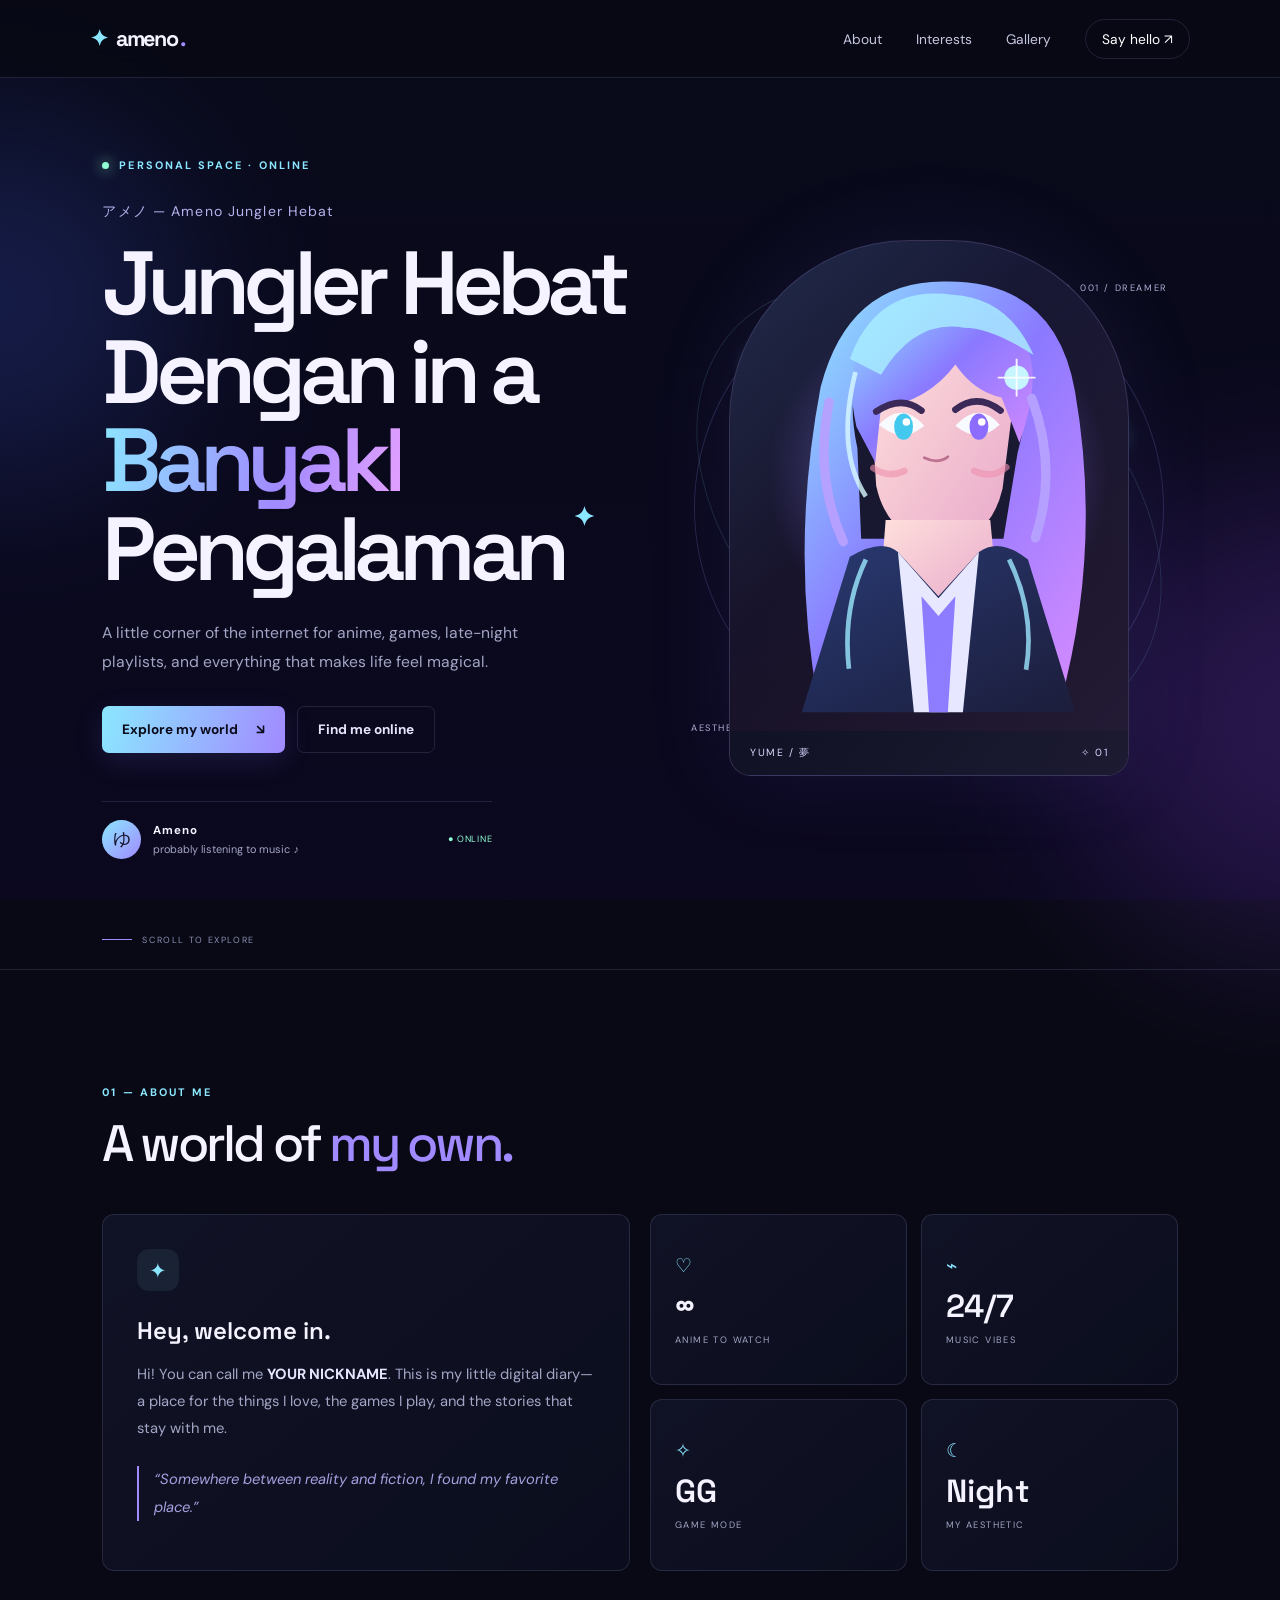
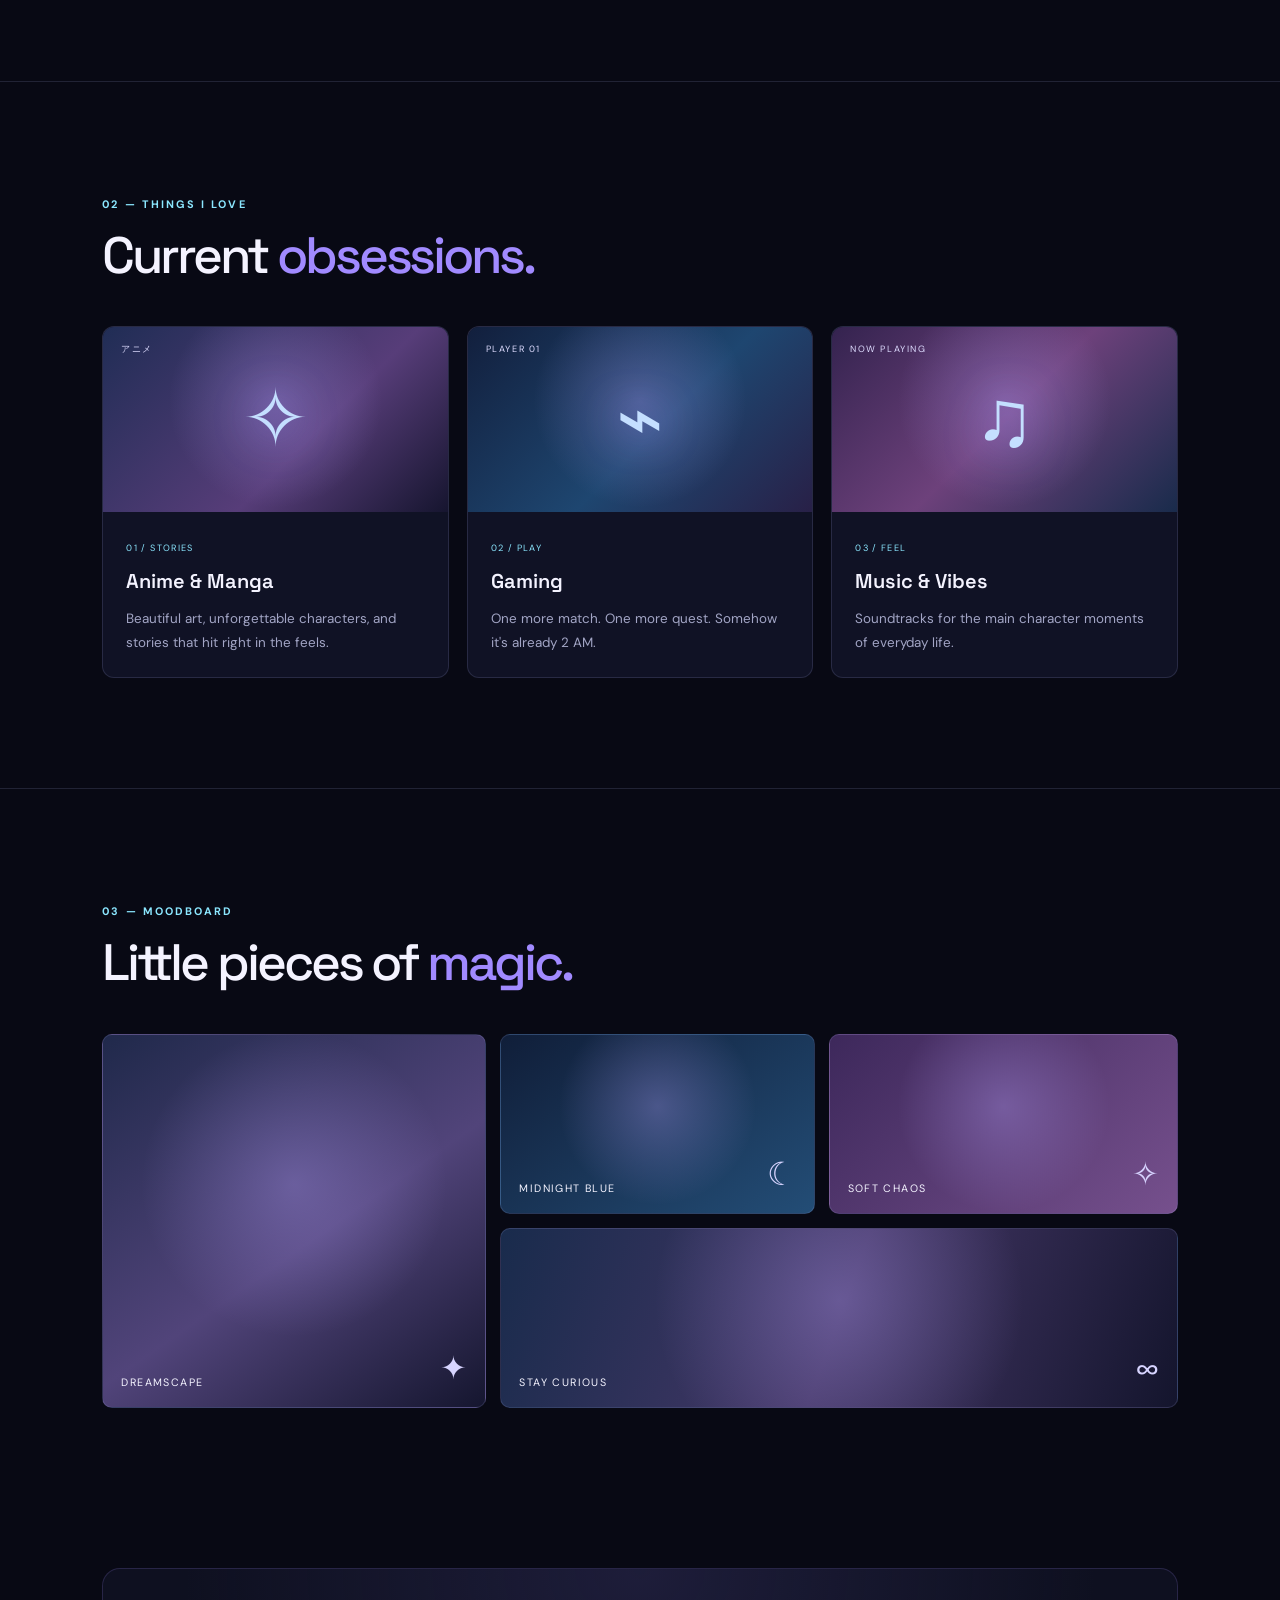
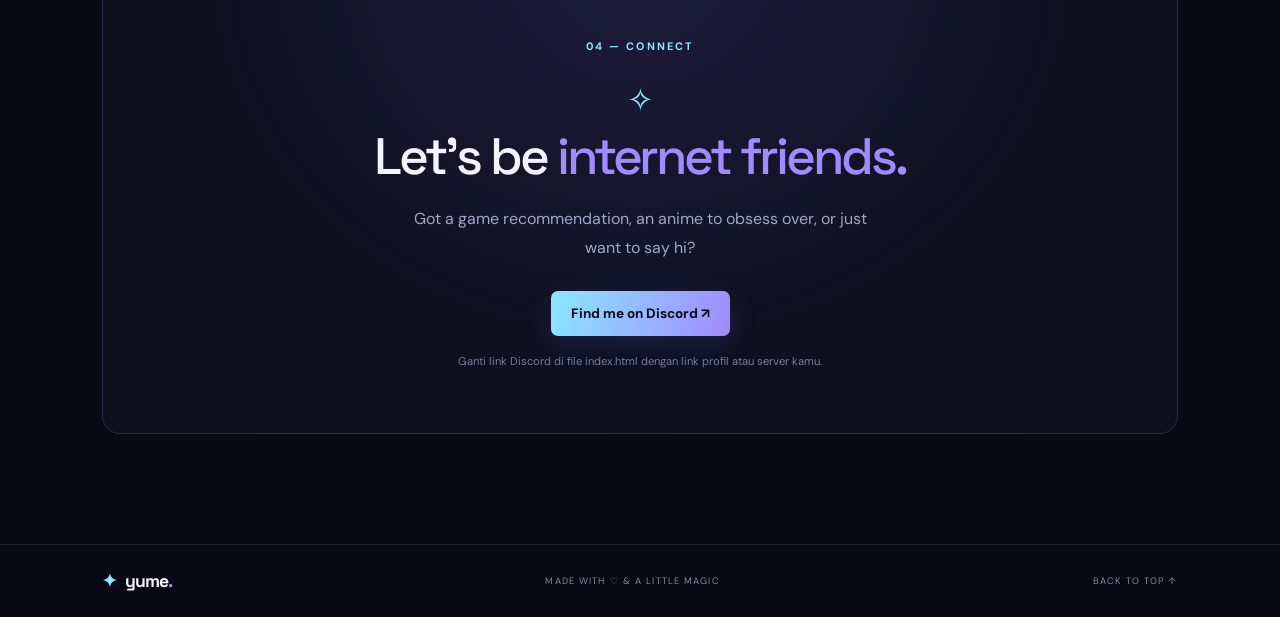
==== index.html @ 2ca13e72 "Update index.html" ====
<!doctype html>
<html lang="id">
<head>
  <meta charset="utf-8">
  <meta name="viewport" content="width=device-width, initial-scale=1">
  <meta name="theme-color" content="#080914">
  <meta name="description" content="Personal anime aesthetic portfolio.">
  <title>Amenow — Anime Aesthetic Portfolio</title>
  <link rel="preconnect" href="https://fonts.googleapis.com">
  <link rel="preconnect" href="https://fonts.gstatic.com" crossorigin>
  <link href="https://fonts.googleapis.com/css2?family=DM+Sans:wght@400;500;600;700&family=Space+Grotesk:wght@400;500;600;700&display=swap" rel="stylesheet">
  <link rel="stylesheet" href="style.css">
</head>
<body>
  <div class="ambient ambient-one"></div><div class="ambient ambient-two"></div>
  <header class="topbar">
    <a class="brand" href="#home"><span class="brand-mark">✦</span> ameno
      <span class="brand-dot">.</span></a>
    <button class="menu-toggle" id="menuToggle" aria-label="Buka navigasi" aria-expanded="false">☰</button>
    <nav id="navLinks">
      <a href="#about">About</a><a href="#interests">Interests</a><a href="#gallery">Gallery</a><a href="#contact" class="nav-cta">Say hello ↗</a>
    </nav>
  </header>

  <main>
    <section class="hero section" id="home">
      <div class="hero-copy reveal">
        <div class="eyebrow"><span class="pulse"></span> PERSONAL SPACE · ONLINE</div>
        <p class="jp">アメノ — Ameno Jungler Hebat</p>
        <h1>Jungler Hebat Dengan in a<br><span>Banyakl</span> Pengalaman<span class="title-star">✦</span></h1>
        <p class="hero-desc">A little corner of the internet for anime, games, late-night playlists, and everything that makes life feel magical.</p>
        <div class="hero-actions">
          <a class="button primary" href="#about">Explore my world <span>↘</span></a>
          <a class="button ghost" href="#contact">Find me online</a>
        </div>
        <div class="mini-status"><span class="status-avatar">ゆ</span><div><strong>Ameno</strong><small>probably listening to music ♪</small></div><span class="status-live">● ONLINE</span></div>
      </div>
      <div class="hero-art reveal" aria-label="Ilustrasi anime original bergaya abstrak">
        <div class="art-orbit orbit-a"></div><div class="art-orbit orbit-b"></div>
        <div class="art-label label-top">NO. 001 / DREAMER</div>
        <div class="art-spark spark-one">✧</div><div class="art-spark spark-two">✦</div><div class="art-spark spark-three">✧</div>
        <div class="character-card">
          <svg class="anime-art" viewBox="0 0 420 520" role="img" aria-label="Ilustrasi karakter anime cewek original dengan rambut biru-ungu">
            <defs>
              <linearGradient id="hair" x1="0" y1="0" x2="1" y2="1"><stop offset="0" stop-color="#8ce8ff"/><stop offset=".48" stop-color="#8a79ff"/><stop offset="1" stop-color="#d98aff"/></linearGradient>
              <linearGradient id="skin" x1="0" y1="0" x2="1" y2="1"><stop stop-color="#ffe0dc"/><stop offset="1" stop-color="#e9a9c9"/></linearGradient>
              <linearGradient id="coat" x1="0" y1="0" x2="1" y2="1"><stop stop-color="#293a73"/><stop offset="1" stop-color="#11152f"/></linearGradient>
              <radialGradient id="glow"><stop stop-color="#a7eaff" stop-opacity=".65"/><stop offset="1" stop-color="#8c65ff" stop-opacity="0"/></radialGradient>
            </defs>
            <circle cx="220" cy="250" r="180" fill="url(#glow)"/>
            <path d="M93 492 Q62 330 95 155 Q125 40 230 43 Q345 43 365 160 Q394 327 349 492Z" fill="url(#hair)"/>
            <path d="M134 220 Q114 127 174 98 Q228 65 284 104 Q329 134 304 225 L289 316 L138 316Z" fill="#17172f"/>
            <path d="M149 184 Q151 105 222 100 Q292 101 298 183 L288 263 Q276 316 222 326 Q166 315 154 260Z" fill="url(#skin)"/>
            <path d="M133 197 Q111 99 188 65 Q265 35 313 111 Q330 145 306 214 L287 166 Q258 160 238 131 Q209 170 159 177 L153 235Z" fill="url(#hair)"/>
            <path d="M157 195 Q181 169 205 196 Q181 216 157 195Z" fill="#f8fbff"/>
            <path d="M238 196 Q263 169 285 195 Q263 216 238 196Z" fill="#f8fbff"/>
            <ellipse cx="183" cy="197" rx="10" ry="14" fill="#42c9ed"/><ellipse cx="263" cy="197" rx="10" ry="14" fill="#8b6cff"/>
            <circle cx="186" cy="192" r="4" fill="#fff"/><circle cx="266" cy="192" r="4" fill="#fff"/>
            <path d="M205 230 Q219 237 230 229" fill="none" stroke="#bd718e" stroke-width="3" stroke-linecap="round"/>
            <path d="M154 181 Q181 163 202 180 M238 179 Q261 161 286 180" fill="none" stroke="#3a2857" stroke-width="7" stroke-linecap="round"/>
            <path d="M151 241 Q167 252 184 244 M258 244 Q278 253 292 240" fill="none" stroke="#ee8fae" stroke-width="7" stroke-linecap="round" opacity=".6"/>
            <path d="M164 296 L160 348 L220 391 L280 348 L275 296Z" fill="url(#skin)"/>
            <path d="M126 335 Q160 315 177 330 L220 377 L263 330 Q285 314 315 338 L365 500 L75 500Z" fill="url(#coat)"/>
            <path d="M177 330 L220 379 L263 330 L246 500 L194 500Z" fill="#e8eaff"/>
            <path d="M202 377 L220 398 L238 377 L230 500 L210 500Z" fill="#8b7bff"/>
            <path d="M143 338 Q118 390 125 454 M295 338 Q323 395 313 455" fill="none" stroke="#9ceaff" stroke-width="5" opacity=".8"/>
            <path d="M104 171 Q88 250 119 319 M319 167 Q347 242 323 315" fill="none" stroke="#b5a0ff" stroke-width="10" stroke-linecap="round"/>
            <path d="M126 125 Q155 46 235 57 Q294 60 321 121 Q276 92 247 92 Q195 83 159 142Z" fill="#a9f1ff" opacity=".8"/>
            <path d="M132 139 Q111 222 143 271" fill="none" stroke="#d9faff" stroke-width="5" opacity=".8"/>
            <circle cx="303" cy="145" r="13" fill="#c6f5ff"/><path d="M303 125 L303 165 M283 145 L323 145" stroke="#fff" stroke-width="2" opacity=".9"/>
          </svg>
          <div class="character-caption"><span>YUME / 夢</span><span>✧ 01</span></div>
        </div>
        <div class="art-label label-bottom">AESTHETIC ARCHIVE <span>↗</span></div>
      </div>
      <a class="scroll-cue" href="#about"><span></span> SCROLL TO EXPLORE</a>
    </section>

    <section class="about section" id="about">
      <div class="section-heading reveal"><span class="section-index">01 — ABOUT ME</span><h2>A world of <em>my own.</em></h2></div>
      <div class="about-grid">
        <div class="about-note glass reveal"><div class="note-icon">✦</div><h3>Hey, welcome in.</h3><p>Hi! You can call me <strong>YOUR NICKNAME</strong>. This is my little digital diary—a place for the things I love, the games I play, and the stories that stay with me.</p><p class="muted">“Somewhere between reality and fiction, I found my favorite place.”</p></div>
        <div class="stats-grid reveal">
          <div class="stat glass"><span class="stat-symbol">♡</span><strong>∞</strong><small>ANIME TO WATCH</small></div>
          <div class="stat glass"><span class="stat-symbol">⌁</span><strong>24/7</strong><small>MUSIC VIBES</small></div>
          <div class="stat glass"><span class="stat-symbol">✧</span><strong>GG</strong><small>GAME MODE</small></div>
          <div class="stat glass"><span class="stat-symbol">☾</span><strong>Night</strong><small>MY AESTHETIC</small></div>
        </div>
      </div>
    </section>

    <section class="interests section" id="interests">
      <div class="section-heading reveal"><span class="section-index">02 — THINGS I LOVE</span><h2>Current <em>obsessions.</em></h2></div>
      <div class="interest-grid">
        <article class="interest-card reveal"><div class="interest-art anime-bg"><span>アニメ</span><b>✧</b></div><div class="interest-content"><span class="pill">01 / STORIES</span><h3>Anime & Manga</h3><p>Beautiful art, unforgettable characters, and stories that hit right in the feels.</p></div></article>
        <article class="interest-card reveal"><div class="interest-art game-bg"><span>PLAYER 01</span><b>⌁</b></div><div class="interest-content"><span class="pill">02 / PLAY</span><h3>Gaming</h3><p>One more match. One more quest. Somehow it's already 2 AM.</p></div></article>
        <article class="interest-card reveal"><div class="interest-art music-bg"><span>NOW PLAYING</span><b>♫</b></div><div class="interest-content"><span class="pill">03 / FEEL</span><h3>Music & Vibes</h3><p>Soundtracks for the main character moments of everyday life.</p></div></article>
      </div>
    </section>

    <section class="gallery section" id="gallery">
      <div class="section-heading reveal"><span class="section-index">03 — MOODBOARD</span><h2>Little pieces of <em>magic.</em></h2></div>
      <div class="moodboard reveal">
        <div class="mood mood-one"><span>dreamscape</span><b>✦</b></div>
        <div class="mood mood-two"><span>midnight blue</span><b>☾</b></div>
        <div class="mood mood-three"><span>soft chaos</span><b>✧</b></div>
        <div class="mood mood-four"><span>stay curious</span><b>∞</b></div>
      </div>
    </section>

    <section class="contact section" id="contact">
      <div class="contact-panel reveal"><span class="section-index">04 — CONNECT</span><div class="contact-star">✧</div><h2>Let's be <em>internet friends.</em></h2><p>Got a game recommendation, an anime to obsess over, or just want to say hi?</p><a class="button primary" href="https://discord.com/" target="_blank" rel="noreferrer">Find me on Discord ↗</a><small>Ganti link Discord di file index.html dengan link profil atau server kamu.</small></div>
    </section>
  </main>

  <footer><a class="brand" href="#home"><span class="brand-mark">✦</span> yume<span class="brand-dot">.</span></a><span>MADE WITH ♡ & A LITTLE MAGIC</span><a href="#home">BACK TO TOP ↑</a></footer>
  <button class="top-button" id="topButton" aria-label="Kembali ke atas">↑</button>
  <script src="script.js"></script>
</body>
</html>
---- style.css ----
:root{--bg:#080914;--panel:#101326;--panel2:#151831;--text:#f4f3ff;--muted:#a2a5c5;--blue:#8be7ff;--purple:#a18aff;--pink:#e4a0ff;--line:rgba(185,190,255,.14);--font:'DM Sans',sans-serif;--display:'Space Grotesk',sans-serif}*{box-sizing:border-box}html{scroll-behavior:smooth;scroll-padding-top:90px}body{margin:0;background:var(--bg);color:var(--text);font-family:var(--font);overflow-x:hidden}a{color:inherit;text-decoration:none}button{font:inherit}.ambient{position:absolute;z-index:-1;pointer-events:none;filter:blur(90px);border-radius:50%;opacity:.2}.ambient-one{width:360px;height:360px;top:120px;left:-180px;background:#4b6cff}.ambient-two{width:440px;height:440px;top:500px;right:-240px;background:#9a4cff}.topbar{height:78px;display:flex;align-items:center;justify-content:space-between;padding:0 7%;border-bottom:1px solid var(--line);position:sticky;top:0;z-index:10;background:rgba(8,9,20,.82);backdrop-filter:blur(18px)}.brand{font:700 1.35rem var(--display);letter-spacing:-.06em}.brand-mark{color:var(--blue);margin-right:6px}.brand-dot{color:var(--purple)}nav{display:flex;gap:34px;align-items:center;font-size:.86rem;color:#c6c7e1}nav a{transition:color .2s}nav a:hover{color:var(--blue)}.nav-cta{border:1px solid var(--line);border-radius:30px;padding:10px 16px;color:white}.menu-toggle{display:none;background:none;border:0;color:white;font-size:1.5rem}.section{padding:110px 8%;max-width:1500px;margin:auto}.hero{min-height:690px;display:grid;grid-template-columns:1.05fr .95fr;align-items:center;gap:30px;padding-top:80px;position:relative}.eyebrow,.section-index{font-size:.68rem;letter-spacing:.19em;color:var(--blue);font-weight:700}.eyebrow{display:flex;align-items:center;gap:10px}.pulse{width:7px;height:7px;border-radius:50%;background:#8fffd4;box-shadow:0 0 14px #8fffd4}.jp{color:#b5b1ed;font-size:.88rem;letter-spacing:.08em;margin-top:30px}.hero h1{font:600 clamp(3.6rem,7vw,6.7rem)/.99 var(--display);letter-spacing:-.075em;margin:18px 0 24px}.hero h1 span:not(.title-star){background:linear-gradient(100deg,var(--blue),var(--purple) 60%,var(--pink));-webkit-background-clip:text;background-clip:text;color:transparent}.title-star{font-size:1.6rem;color:var(--blue);vertical-align:top;margin-left:10px}.hero-desc{max-width:475px;line-height:1.85;color:var(--muted);font-size:.98rem}.hero-actions{display:flex;gap:12px;flex-wrap:wrap;margin-top:30px}.button{display:inline-flex;align-items:center;gap:18px;padding:14px 20px;border-radius:7px;font-size:.85rem;font-weight:700;transition:transform .25s,box-shadow .25s}.button:hover{transform:translateY(-3px)}.primary{background:linear-gradient(105deg,#8be7ff,#a18aff);color:#0b0c1b;box-shadow:0 8px 28px #7c75ff26}.primary:hover{box-shadow:0 10px 35px #8be7ff42}.ghost{border:1px solid var(--line);color:#e6e5ff}.mini-status{margin-top:48px;display:flex;align-items:center;gap:12px;max-width:390px;padding-top:18px;border-top:1px solid var(--line)}.status-avatar{width:39px;height:39px;display:grid;place-items:center;border-radius:50%;background:linear-gradient(135deg,#8be7ff,#a18aff);color:#17152d;font-size:1.1rem}.mini-status strong,.mini-status small{display:block}.mini-status strong{font-size:.72rem;letter-spacing:.08em}.mini-status small{color:var(--muted);font-size:.68rem;margin-top:4px}.status-live{margin-left:auto;font-size:.57rem;letter-spacing:.08em;color:#8fffd4}.hero-art{min-height:510px;display:flex;align-items:center;justify-content:center;position:relative}.character-card{width:min(100%,400px);position:relative;z-index:1;border:1px solid #b7b8ff32;border-radius:180px 180px 22px 22px;overflow:hidden;background:linear-gradient(155deg,#171b3b,#171126 70%);box-shadow:0 0 90px #786dff19}.character-card:before{content:"";position:absolute;inset:0;background:linear-gradient(130deg,#9deeff14,transparent 40%,#c8a0ff13);z-index:1;pointer-events:none}.anime-art{width:100%;display:block;max-height:490px}.character-caption{display:flex;justify-content:space-between;padding:15px 20px;font-size:.65rem;letter-spacing:.15em;color:#d9d8ff;background:#0e1022}.art-orbit{position:absolute;border:1px solid #9b9aff30;border-radius:50%;width:470px;height:470px;transform:rotate(-24deg)}.orbit-b{width:530px;height:370px;transform:rotate(42deg);border-color:#8be7ff22}.art-label{position:absolute;font-size:.58rem;letter-spacing:.17em;color:#aeb1d3}.label-top{top:42px;right:2%}.label-bottom{bottom:42px;left:2%}.label-bottom span{color:var(--blue);margin-left:12px}.art-spark{position:absolute;color:var(--blue);text-shadow:0 0 18px #8be7ff}.spark-one{top:19%;left:12%;font-size:2rem}.spark-two{right:10%;top:34%;color:var(--pink);font-size:1.3rem}.spark-three{bottom:16%;right:12%;font-size:1.7rem}.scroll-cue{position:absolute;bottom:23px;left:8%;font-size:.56rem;letter-spacing:.18em;color:#8e91b5;display:flex;align-items:center;gap:10px}.scroll-cue span{height:1px;width:30px;background:var(--purple)}.about,.interests,.gallery{border-top:1px solid var(--line)}.section-heading{margin-bottom:42px}.section-heading h2,.contact h2{font:500 clamp(2.3rem,4vw,4rem)/1.1 var(--display);letter-spacing:-.06em;margin:15px 0 0}.section-heading em,.contact h2 em{font-style:normal;color:var(--purple)}.about-grid{display:grid;grid-template-columns:1fr 1fr;gap:20px}.glass{border:1px solid var(--line);background:linear-gradient(140deg,#15182eaa,#0d0f20cc);border-radius:12px}.about-note{padding:34px}.note-icon{width:42px;height:42px;border-radius:12px;display:grid;place-items:center;color:var(--blue);background:#8be7ff13;font-size:1.3rem}.about-note h3{font:600 1.5rem var(--display);margin:24px 0 12px}.about-note p{color:var(--muted);line-height:1.85;font-size:.92rem}.about-note strong{color:#e6e5ff}.about-note .muted{color:#a6a0e0;font-style:italic;border-left:2px solid var(--purple);padding-left:15px;margin-top:24px}.stats-grid{display:grid;grid-template-columns:1fr 1fr;gap:14px}.stat{padding:24px;min-height:145px;display:flex;flex-direction:column;align-items:flex-start;justify-content:center}.stat-symbol{color:var(--blue);font-size:1.2rem}.stat strong{font:600 2rem var(--display);margin:8px 0}.stat small{font-size:.58rem;letter-spacing:.15em;color:var(--muted)}.interest-grid{display:grid;grid-template-columns:repeat(3,1fr);gap:18px}.interest-card{overflow:hidden;border:1px solid var(--line);border-radius:12px;background:#101225;transition:transform .3s,border-color .3s}.interest-card:hover{transform:translateY(-6px);border-color:#8be7ff60}.interest-art{height:185px;position:relative;display:flex;align-items:center;justify-content:center;overflow:hidden}.interest-art:before,.mood:before{content:"";position:absolute;inset:0;background:radial-gradient(circle at 50% 40%,#b7a3ff50,transparent 52%)}.interest-art span{position:absolute;top:16px;left:18px;font-size:.57rem;letter-spacing:.17em;color:#dedcff}.interest-art b{font-size:5rem;font-weight:400;color:#c4dfff;filter:drop-shadow(0 0 20px #a48cff99)}.anime-bg{background:linear-gradient(135deg,#202d55,#573d79 60%,#16152f)}.game-bg{background:linear-gradient(135deg,#121f3d,#1e4670 55%,#282047)}.music-bg{background:linear-gradient(135deg,#34234f,#6d417b 50%,#192b4b)}.interest-content{padding:23px}.pill{font-size:.57rem;letter-spacing:.15em;color:var(--blue)}.interest-content h3{font:600 1.25rem var(--display);margin:12px 0}.interest-content p{color:var(--muted);font-size:.84rem;line-height:1.75;margin-bottom:0}.moodboard{display:grid;grid-template-columns:1.1fr .9fr 1fr;grid-template-rows:180px 180px;gap:14px}.mood{position:relative;overflow:hidden;border:1px solid var(--line);border-radius:10px;display:flex;align-items:flex-end;justify-content:space-between;padding:18px;background:#12162b}.mood span{font-size:.67rem;letter-spacing:.13em;text-transform:uppercase;position:relative;z-index:1}.mood b{font-size:2rem;color:#d7d4ff;font-weight:400;position:relative;z-index:1}.mood-one{grid-row:span 2;background:linear-gradient(145deg,#20294b,#51447a 55%,#15162f)}.mood-two{background:linear-gradient(145deg,#101e39,#234d76)}.mood-three{background:linear-gradient(135deg,#3d285b,#76508d)}.mood-four{grid-column:span 2;background:linear-gradient(110deg,#192b4c,#443766,#14152d)}.contact{padding-top:50px;padding-bottom:110px}.contact-panel{text-align:center;padding:65px 20px;border:1px solid #a18aff2c;border-radius:18px;background:radial-gradient(ellipse at top,#34306066,transparent 60%),#0e1020}.contact-star{font-size:2rem;color:var(--blue);margin:24px 0 8px}.contact-panel h2{max-width:760px;margin:0 auto}.contact-panel p{color:var(--muted);line-height:1.8;max-width:470px;margin:20px auto 28px}.contact-panel small{display:block;color:#777b9e;font-size:.7rem;margin-top:18px}footer{padding:25px 8%;display:flex;align-items:center;justify-content:space-between;border-top:1px solid var(--line);color:#8588aa;font-size:.58rem;letter-spacing:.12em}footer .brand{color:var(--text);font-size:1.1rem;letter-spacing:-.06em}.top-button{position:fixed;right:22px;bottom:22px;width:42px;height:42px;border:1px solid var(--line);border-radius:50%;background:#161831;color:var(--blue);font-size:1.2rem;cursor:pointer;opacity:0;pointer-events:none;transform:translateY(8px);transition:.25s;z-index:5}.top-button.visible{opacity:1;pointer-events:auto;transform:translateY(0)}.reveal{opacity:0;transform:translateY(22px);transition:opacity .7s ease,transform .7s ease}.reveal.in-view{opacity:1;transform:translateY(0)}@media(max-width:900px){.section{padding:85px 6%}.hero{grid-template-columns:1fr;gap:10px;padding-top:70px}.hero-copy{max-width:700px}.hero-art{min-height:470px}.character-card{max-width:350px}.anime-art{max-height:430px}.art-orbit{width:390px;height:390px}.orbit-b{width:430px;height:310px}.scroll-cue{left:6%;bottom:12px}.interest-grid{grid-template-columns:1fr 1fr}.interest-card:last-child{grid-column:span 2}.interest-card:last-child .interest-art{height:150px}}@media(max-width:620px){.topbar{height:68px;padding:0 6%}.menu-toggle{display:block}nav{display:none;position:absolute;top:68px;left:0;right:0;padding:18px 6% 24px;background:#0c0d1e;border-bottom:1px solid var(--line);flex-direction:column;align-items:flex-start;gap:22px}nav.open{display:flex}.nav-cta{padding:0;border:0}.section{padding:72px 6%}.hero{padding-top:55px;min-height:0;padding-bottom:85px}.hero h1{font-size:clamp(3.25rem,15vw,5rem)}.hero-desc{font-size:.9rem}.hero-art{min-height:410px;margin-top:10px}.character-card{max-width:300px}.anime-art{max-height:370px}.art-orbit{width:320px;height:320px}.orbit-b{width:350px;height:260px}.label-top{right:0;top:18px}.label-bottom{left:0;bottom:15px}.mini-status{margin-top:35px}.about-grid{grid-template-columns:1fr}.about-note{padding:25px}.stat{padding:18px;min-height:125px}.stat strong{font-size:1.7rem}.interest-grid{grid-template-columns:1fr}.interest-card:last-child{grid-column:auto}.interest-art,.interest-card:last-child .interest-art{height:160px}.moodboard{grid-template-columns:1fr 1fr;grid-template-rows:150px 150px 150px}.mood-one{grid-row:span 2}.mood-four{grid-column:span 2}.contact-panel{padding:50px 18px}.contact h2{font-size:2.5rem}footer{padding:23px 6%;gap:14px;flex-wrap:wrap}footer>span{order:3;width:100%;text-align:center}.scroll-cue{font-size:.5rem}}@media(prefers-reduced-motion:reduce){html{scroll-behavior:auto}*,*:before,*:after{animation:none!important;transition:none!important}.reveal{opacity:1;transform:none}}

/* Ameno dreamy wallpaper */
body {
  background-image:
    linear-gradient(
      rgba(8, 10, 30, 0.48),
      rgba(12, 8, 35, 0.72)
    ),
    url("https://i.pinimg.com/1200x/83/8e/c8/838ec872b3f4133b260f1db4d7f894c8.jpg");
  background-size: cover;
  background-position: center;
  background-attachment: fixed;
  background-repeat: no-repeat;
}
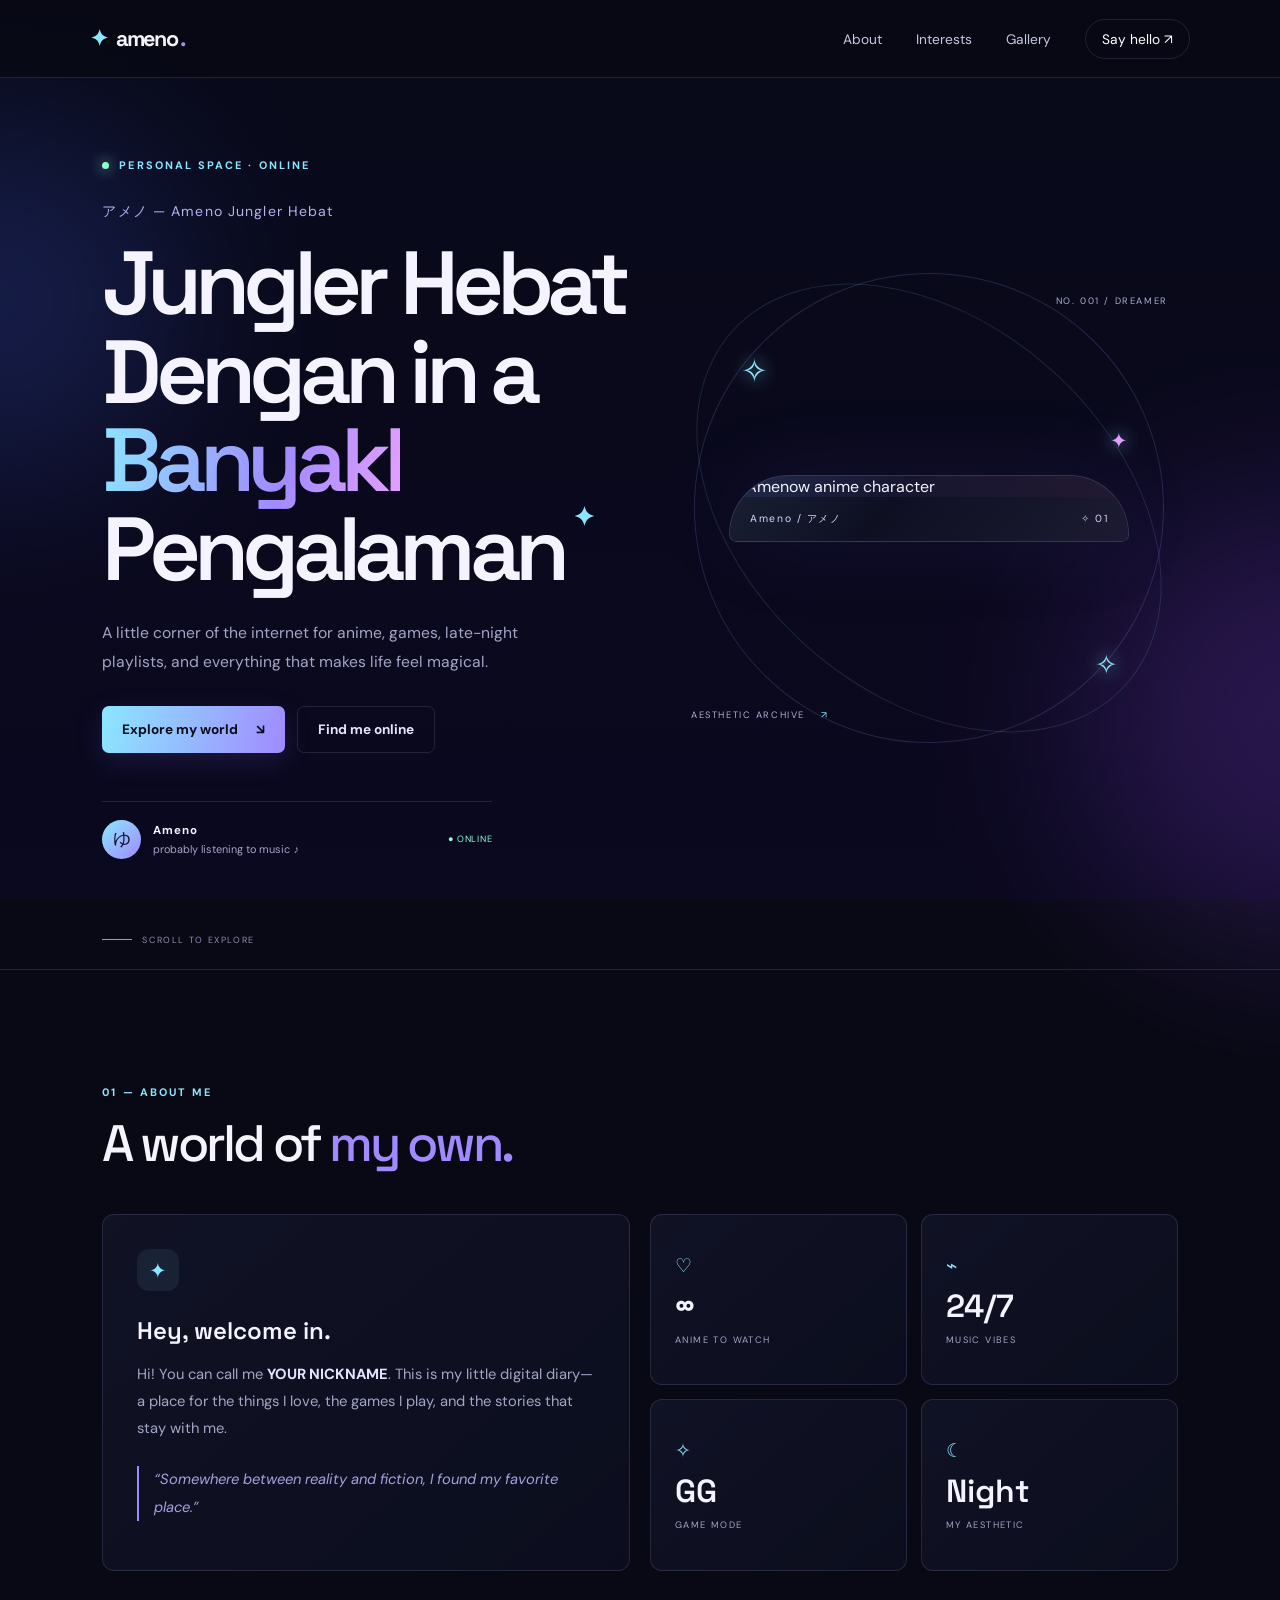
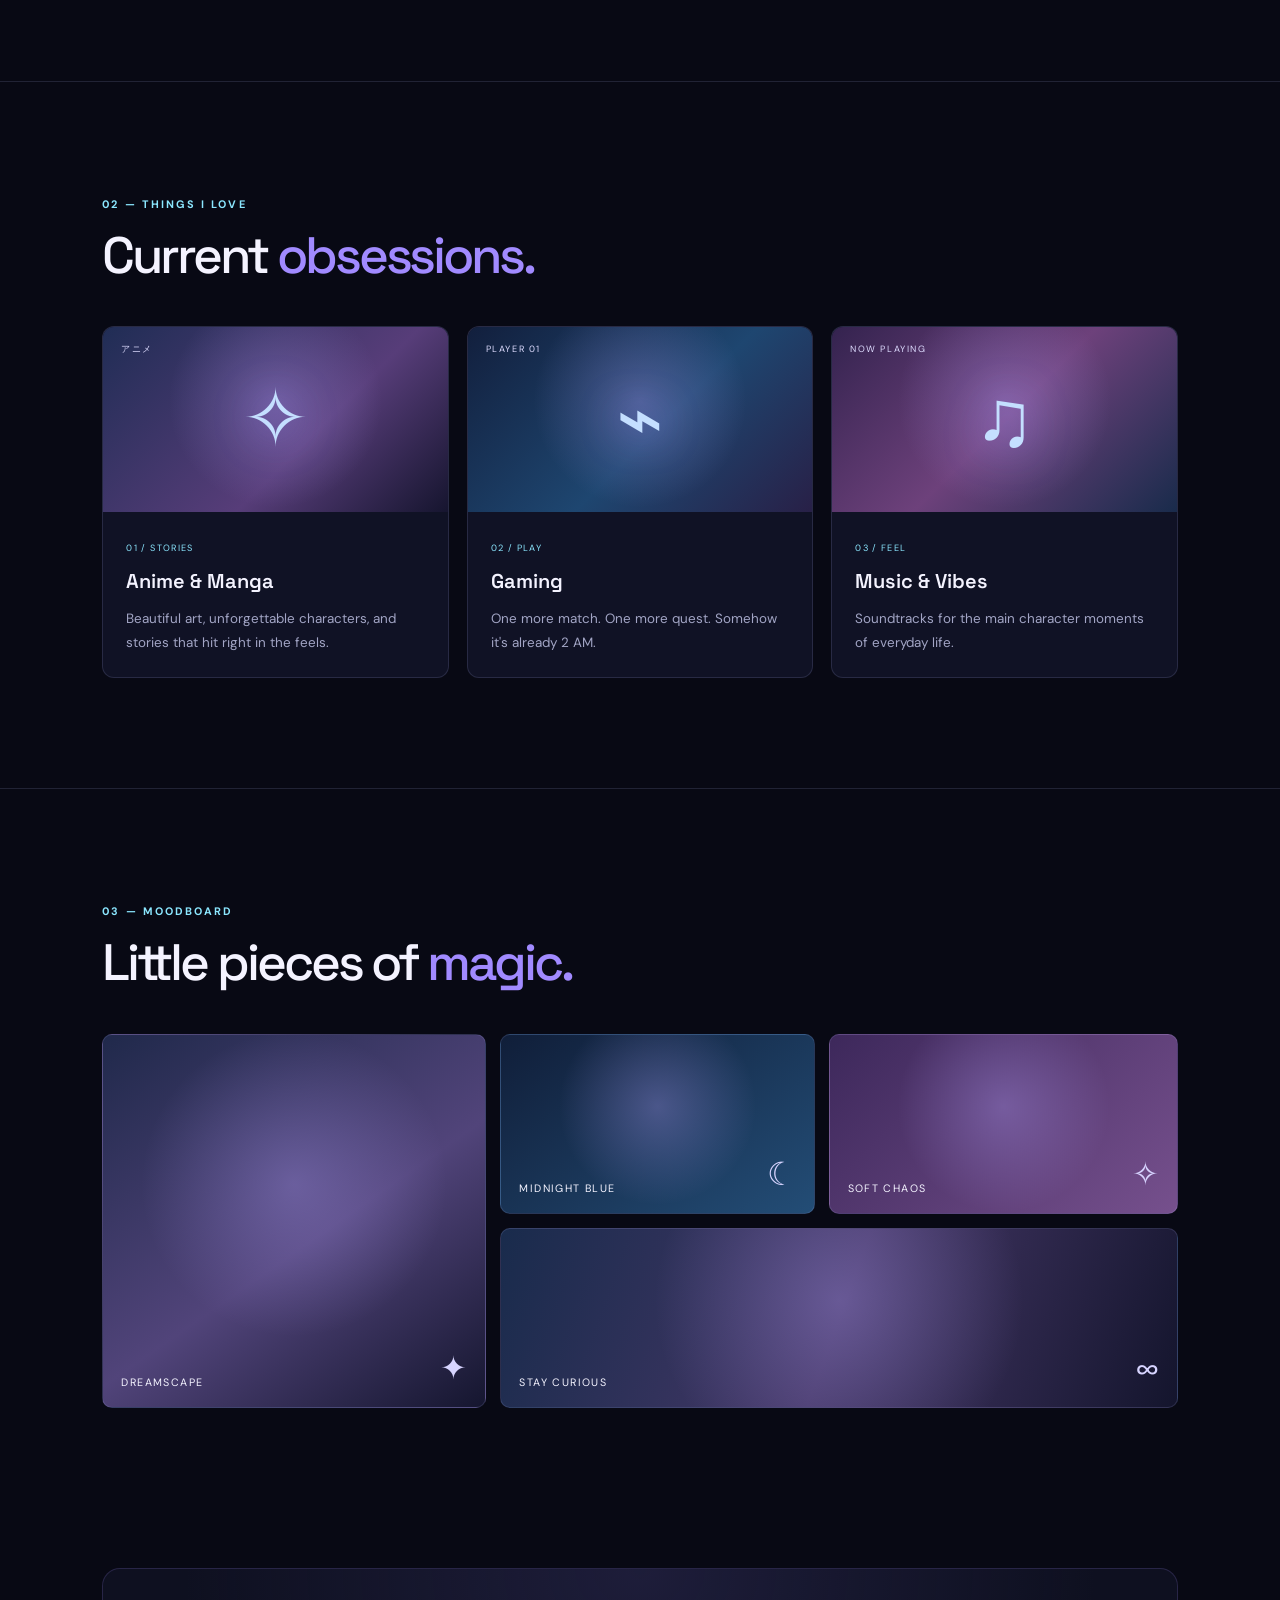
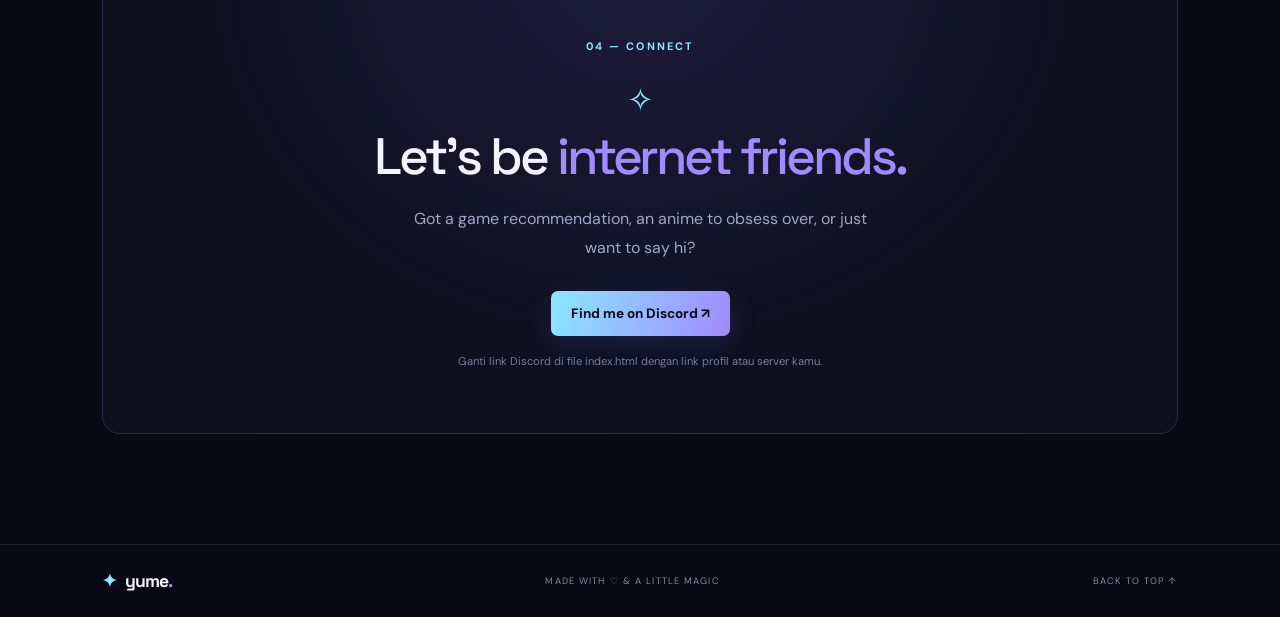
==== commit 5f24b77f: "Update index.html" ====
--- a/index.html
+++ b/index.html
@@ -40,36 +40,14 @@
         <div class="art-label label-top">NO. 001 / DREAMER</div>
         <div class="art-spark spark-one">✧</div><div class="art-spark spark-two">✦</div><div class="art-spark spark-three">✧</div>
         <div class="character-card">
-          <svg class="anime-art" viewBox="0 0 420 520" role="img" aria-label="Ilustrasi karakter anime cewek original dengan rambut biru-ungu">
-            <defs>
-              <linearGradient id="hair" x1="0" y1="0" x2="1" y2="1"><stop offset="0" stop-color="#8ce8ff"/><stop offset=".48" stop-color="#8a79ff"/><stop offset="1" stop-color="#d98aff"/></linearGradient>
-              <linearGradient id="skin" x1="0" y1="0" x2="1" y2="1"><stop stop-color="#ffe0dc"/><stop offset="1" stop-color="#e9a9c9"/></linearGradient>
-              <linearGradient id="coat" x1="0" y1="0" x2="1" y2="1"><stop stop-color="#293a73"/><stop offset="1" stop-color="#11152f"/></linearGradient>
-              <radialGradient id="glow"><stop stop-color="#a7eaff" stop-opacity=".65"/><stop offset="1" stop-color="#8c65ff" stop-opacity="0"/></radialGradient>
-            </defs>
-            <circle cx="220" cy="250" r="180" fill="url(#glow)"/>
-            <path d="M93 492 Q62 330 95 155 Q125 40 230 43 Q345 43 365 160 Q394 327 349 492Z" fill="url(#hair)"/>
-            <path d="M134 220 Q114 127 174 98 Q228 65 284 104 Q329 134 304 225 L289 316 L138 316Z" fill="#17172f"/>
-            <path d="M149 184 Q151 105 222 100 Q292 101 298 183 L288 263 Q276 316 222 326 Q166 315 154 260Z" fill="url(#skin)"/>
-            <path d="M133 197 Q111 99 188 65 Q265 35 313 111 Q330 145 306 214 L287 166 Q258 160 238 131 Q209 170 159 177 L153 235Z" fill="url(#hair)"/>
-            <path d="M157 195 Q181 169 205 196 Q181 216 157 195Z" fill="#f8fbff"/>
-            <path d="M238 196 Q263 169 285 195 Q263 216 238 196Z" fill="#f8fbff"/>
-            <ellipse cx="183" cy="197" rx="10" ry="14" fill="#42c9ed"/><ellipse cx="263" cy="197" rx="10" ry="14" fill="#8b6cff"/>
-            <circle cx="186" cy="192" r="4" fill="#fff"/><circle cx="266" cy="192" r="4" fill="#fff"/>
-            <path d="M205 230 Q219 237 230 229" fill="none" stroke="#bd718e" stroke-width="3" stroke-linecap="round"/>
-            <path d="M154 181 Q181 163 202 180 M238 179 Q261 161 286 180" fill="none" stroke="#3a2857" stroke-width="7" stroke-linecap="round"/>
-            <path d="M151 241 Q167 252 184 244 M258 244 Q278 253 292 240" fill="none" stroke="#ee8fae" stroke-width="7" stroke-linecap="round" opacity=".6"/>
-            <path d="M164 296 L160 348 L220 391 L280 348 L275 296Z" fill="url(#skin)"/>
-            <path d="M126 335 Q160 315 177 330 L220 377 L263 330 Q285 314 315 338 L365 500 L75 500Z" fill="url(#coat)"/>
-            <path d="M177 330 L220 379 L263 330 L246 500 L194 500Z" fill="#e8eaff"/>
-            <path d="M202 377 L220 398 L238 377 L230 500 L210 500Z" fill="#8b7bff"/>
-            <path d="M143 338 Q118 390 125 454 M295 338 Q323 395 313 455" fill="none" stroke="#9ceaff" stroke-width="5" opacity=".8"/>
-            <path d="M104 171 Q88 250 119 319 M319 167 Q347 242 323 315" fill="none" stroke="#b5a0ff" stroke-width="10" stroke-linecap="round"/>
-            <path d="M126 125 Q155 46 235 57 Q294 60 321 121 Q276 92 247 92 Q195 83 159 142Z" fill="#a9f1ff" opacity=".8"/>
-            <path d="M132 139 Q111 222 143 271" fill="none" stroke="#d9faff" stroke-width="5" opacity=".8"/>
-            <circle cx="303" cy="145" r="13" fill="#c6f5ff"/><path d="M303 125 L303 165 M283 145 L323 145" stroke="#fff" stroke-width="2" opacity=".9"/>
-          </svg>
-          <div class="character-caption"><span>YUME / 夢</span><span>✧ 01</span></div>
+          
+<img
+  class="anime-art"
+  src="https://i.pinimg.com/1200x/b0/31/24/b031243838bffc60c16e34e72e07f92f.jpg"
+  alt="Amenow anime character"
+/>
+
+          <div class="character-caption"><span>Ameno / アメノ</span><span>✧ 01</span></div>
         </div>
         <div class="art-label label-bottom">AESTHETIC ARCHIVE <span>↗</span></div>
       </div>
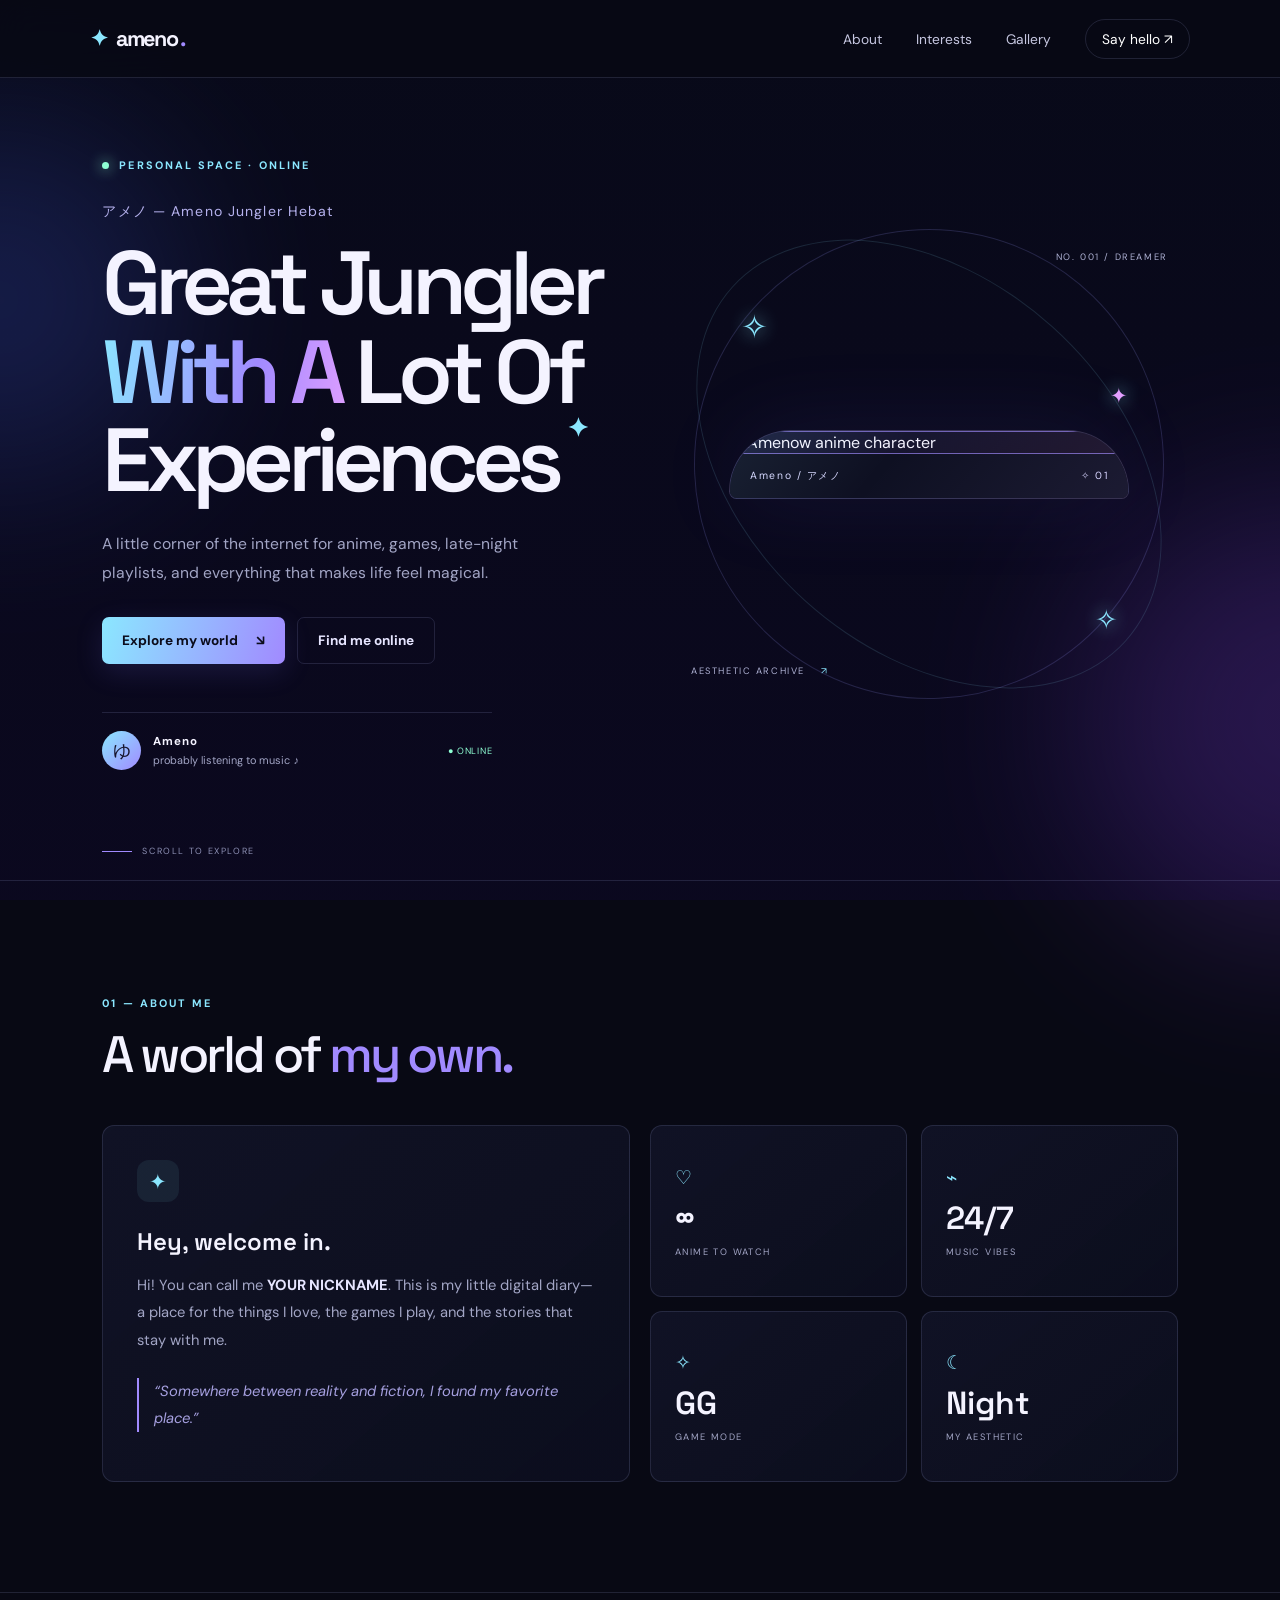
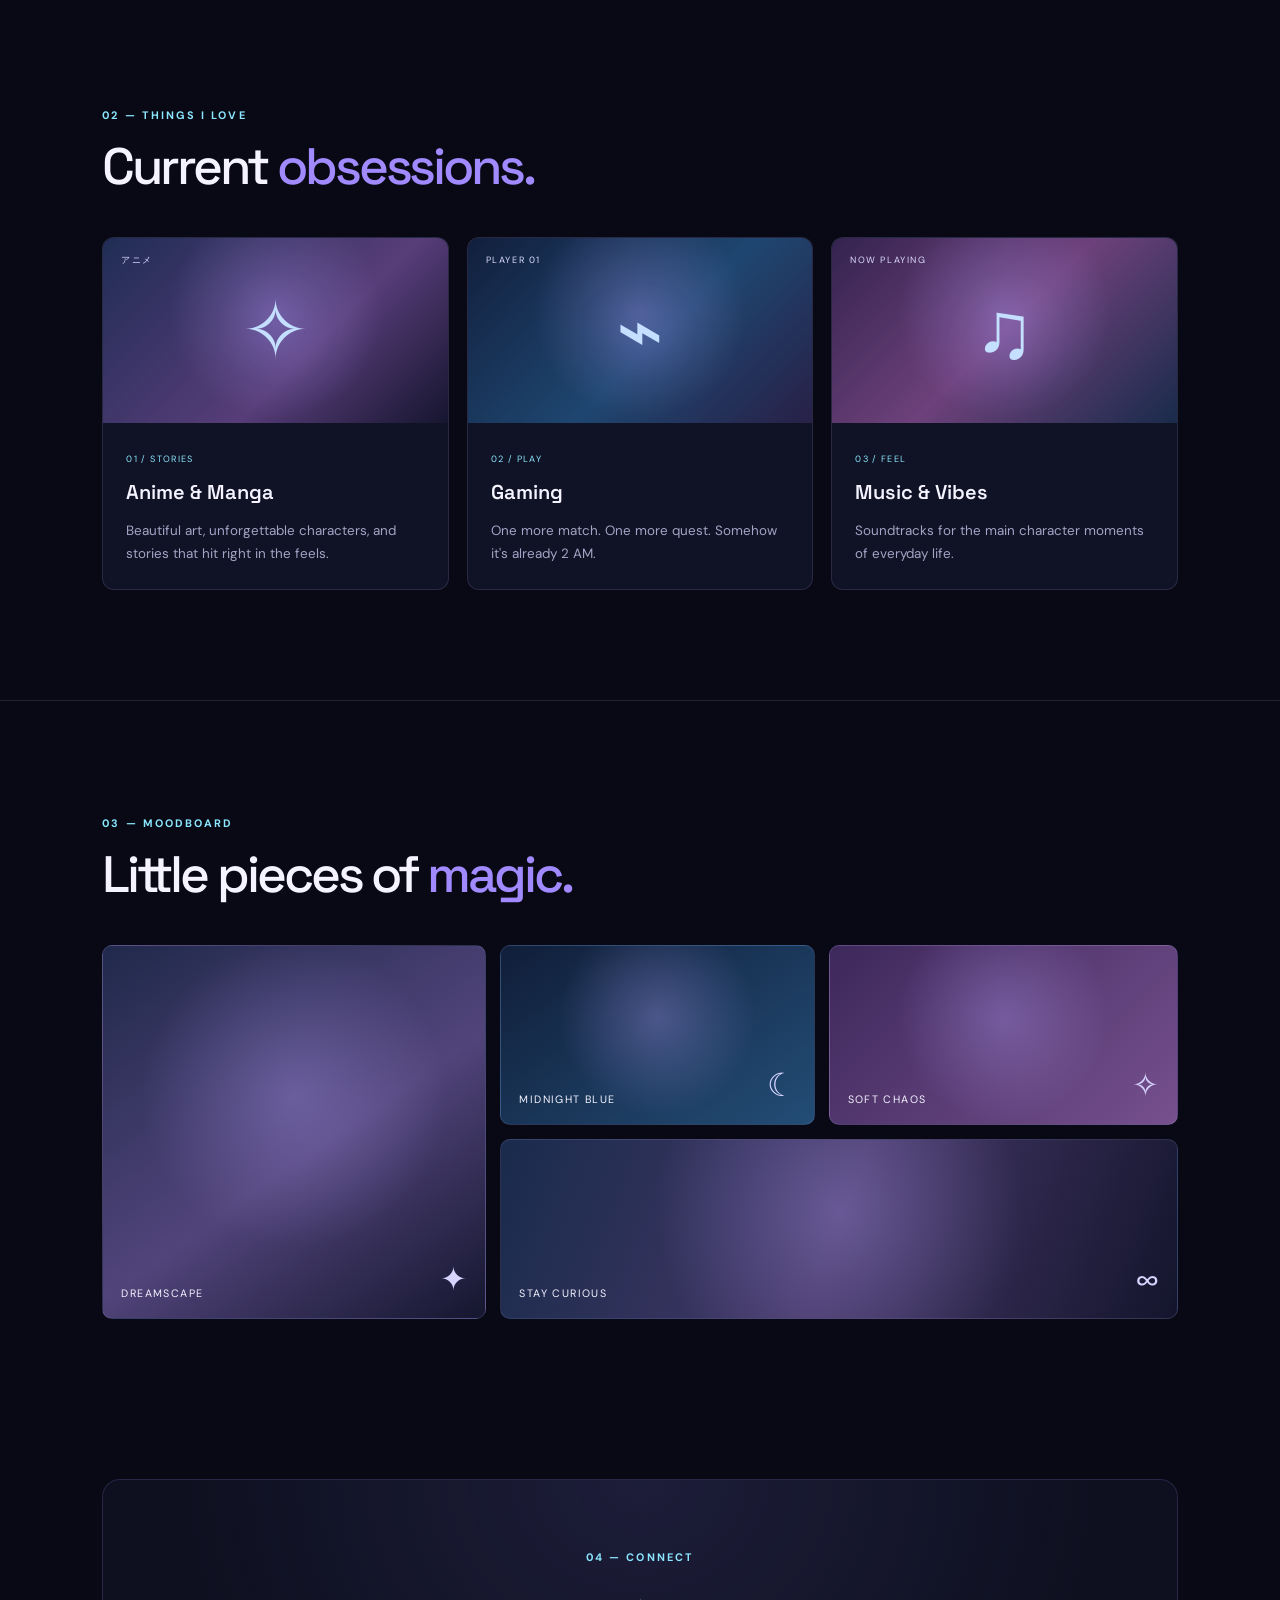
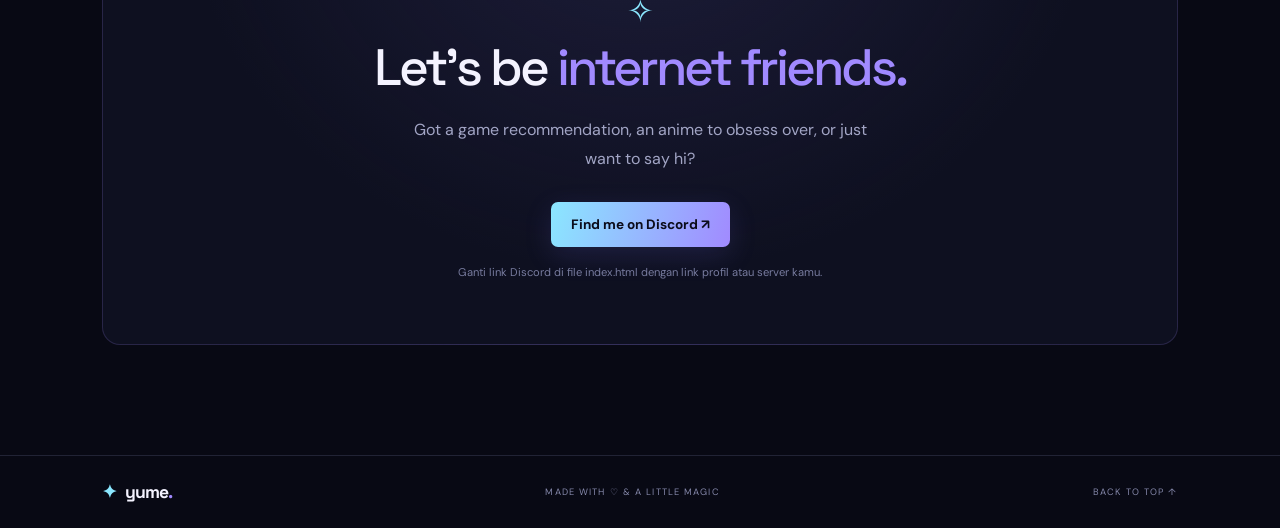
==== commit 33b5c8f4: "Update index.html" ====
--- a/index.html
+++ b/index.html
@@ -27,7 +27,7 @@
       <div class="hero-copy reveal">
         <div class="eyebrow"><span class="pulse"></span> PERSONAL SPACE · ONLINE</div>
         <p class="jp">アメノ — Ameno Jungler Hebat</p>
-        <h1>Jungler Hebat Dengan in a<br><span>Banyakl</span> Pengalaman<span class="title-star">✦</span></h1>
+        <h1>Great Jungler<br><span>With A </span> Lot Of Experiences<span class="title-star">✦</span></h1>
         <p class="hero-desc">A little corner of the internet for anime, games, late-night playlists, and everything that makes life feel magical.</p>
         <div class="hero-actions">
           <a class="button primary" href="#about">Explore my world <span>↘</span></a>
--- a/style.css
+++ b/style.css
@@ -13,3 +13,14 @@
   background-attachment: fixed;
   background-repeat: no-repeat;
 }
+
+.anime-art {
+  display: block;
+  width: 100%;
+  height: 100%;
+  object-fit: cover;
+  object-position: center;
+  border-radius: 20px;
+  border: 1px solid rgba(160, 140, 255, 0.65);
+  box-shadow: 0 0 28px rgba(115, 90, 255, 0.25);
+}
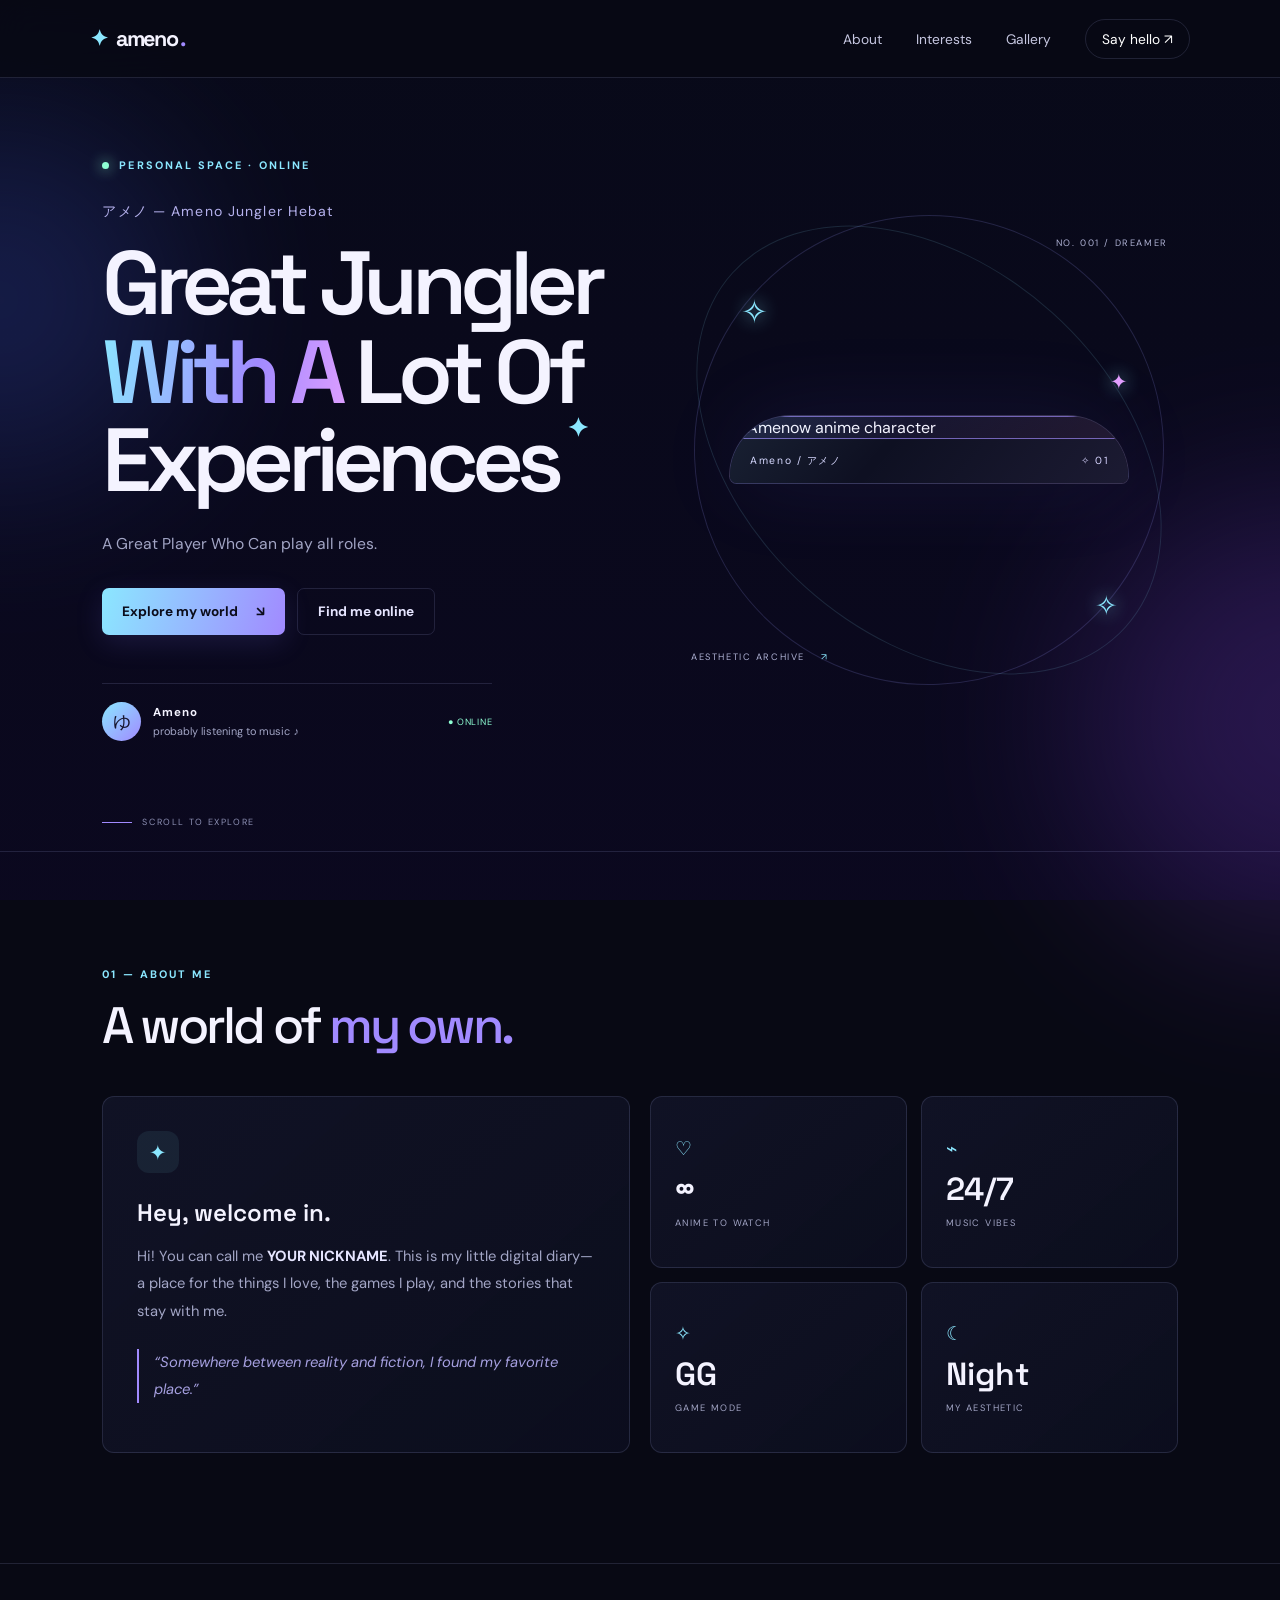
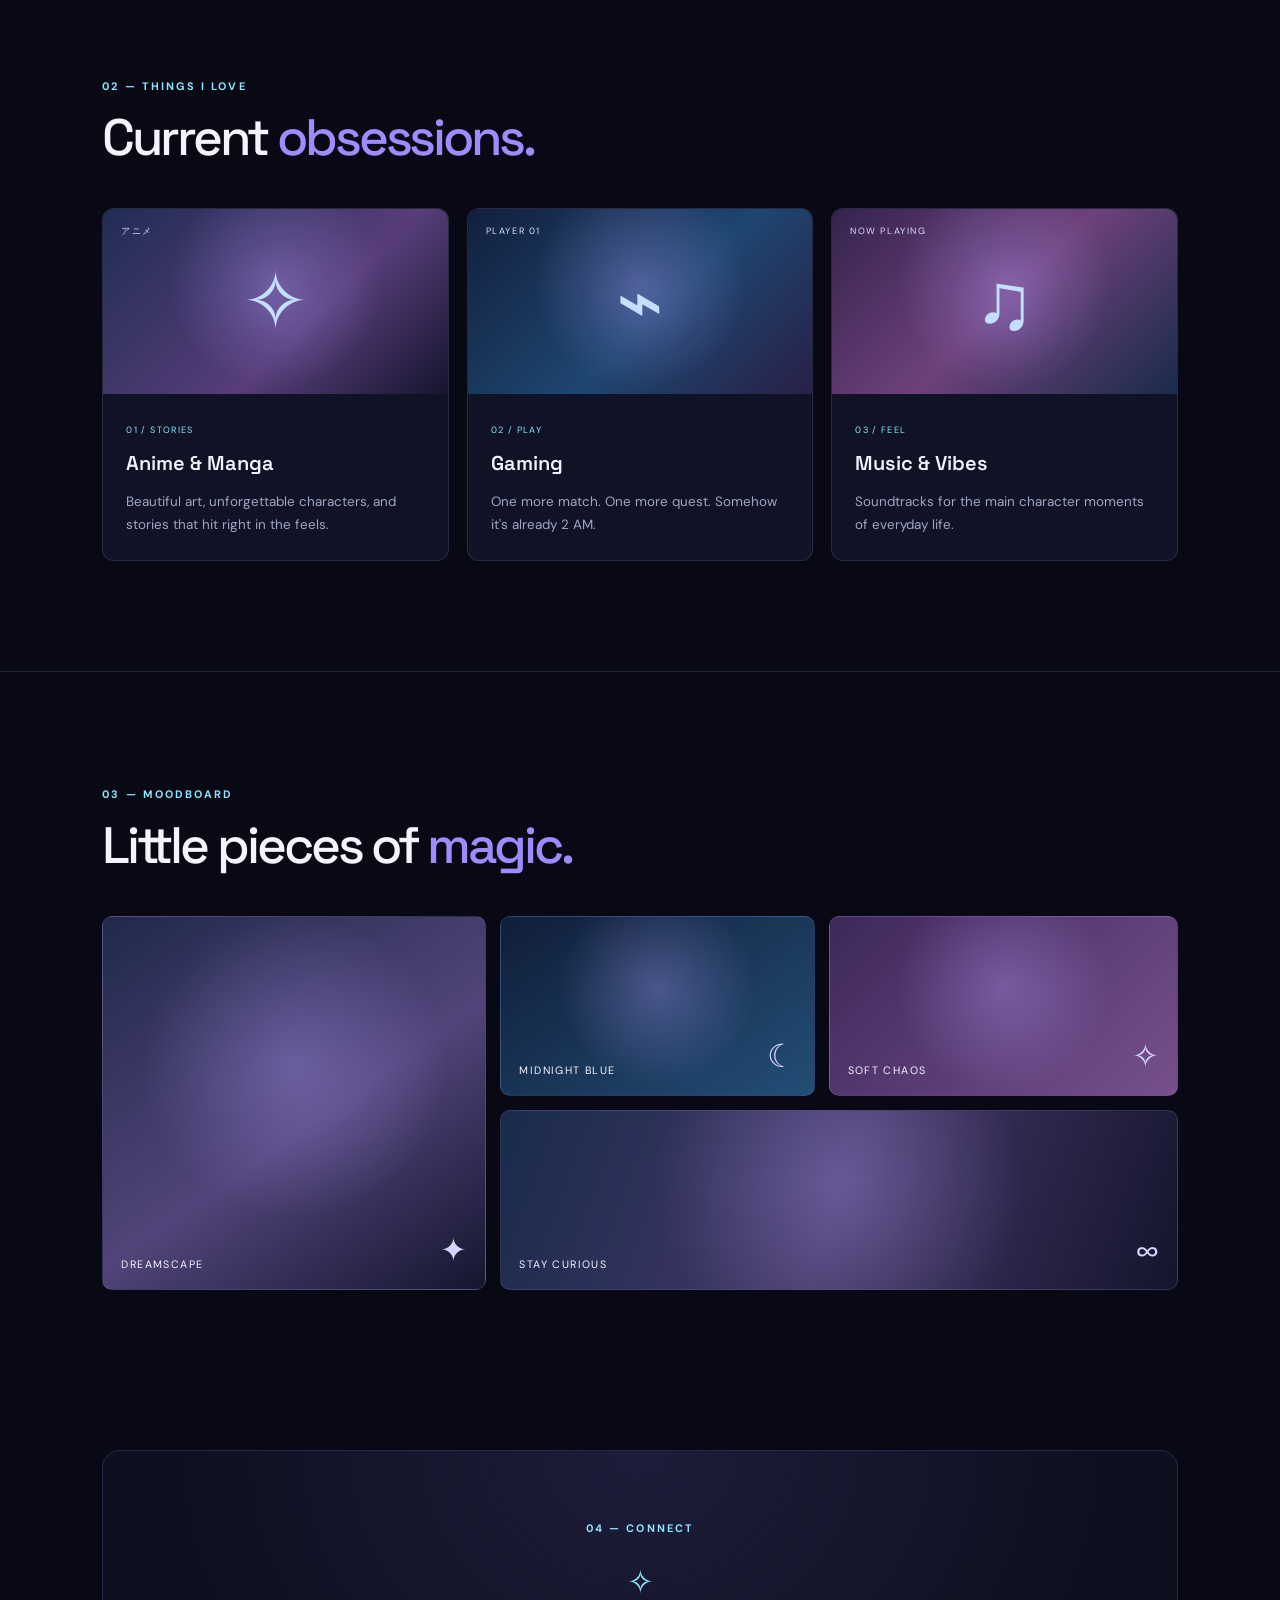
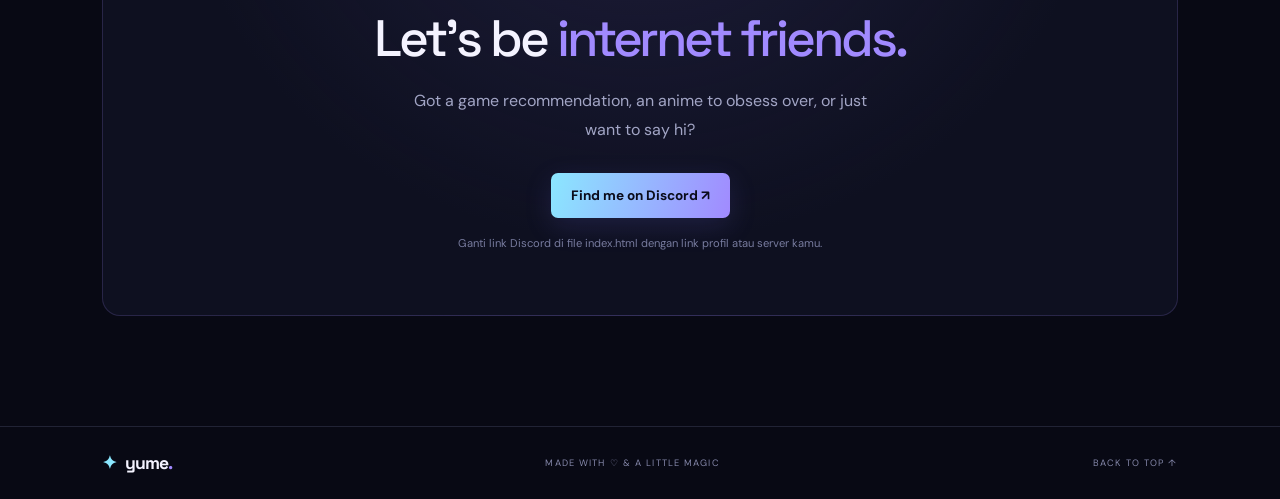
==== commit 6afd019c: "Update hero description in index.html" ====
--- a/index.html
+++ b/index.html
@@ -28,7 +28,7 @@
         <div class="eyebrow"><span class="pulse"></span> PERSONAL SPACE · ONLINE</div>
         <p class="jp">アメノ — Ameno Jungler Hebat</p>
         <h1>Great Jungler<br><span>With A </span> Lot Of Experiences<span class="title-star">✦</span></h1>
-        <p class="hero-desc">A little corner of the internet for anime, games, late-night playlists, and everything that makes life feel magical.</p>
+        <p class="hero-desc">A Great Player Who Can play all roles.</p>
         <div class="hero-actions">
           <a class="button primary" href="#about">Explore my world <span>↘</span></a>
           <a class="button ghost" href="#contact">Find me online</a>
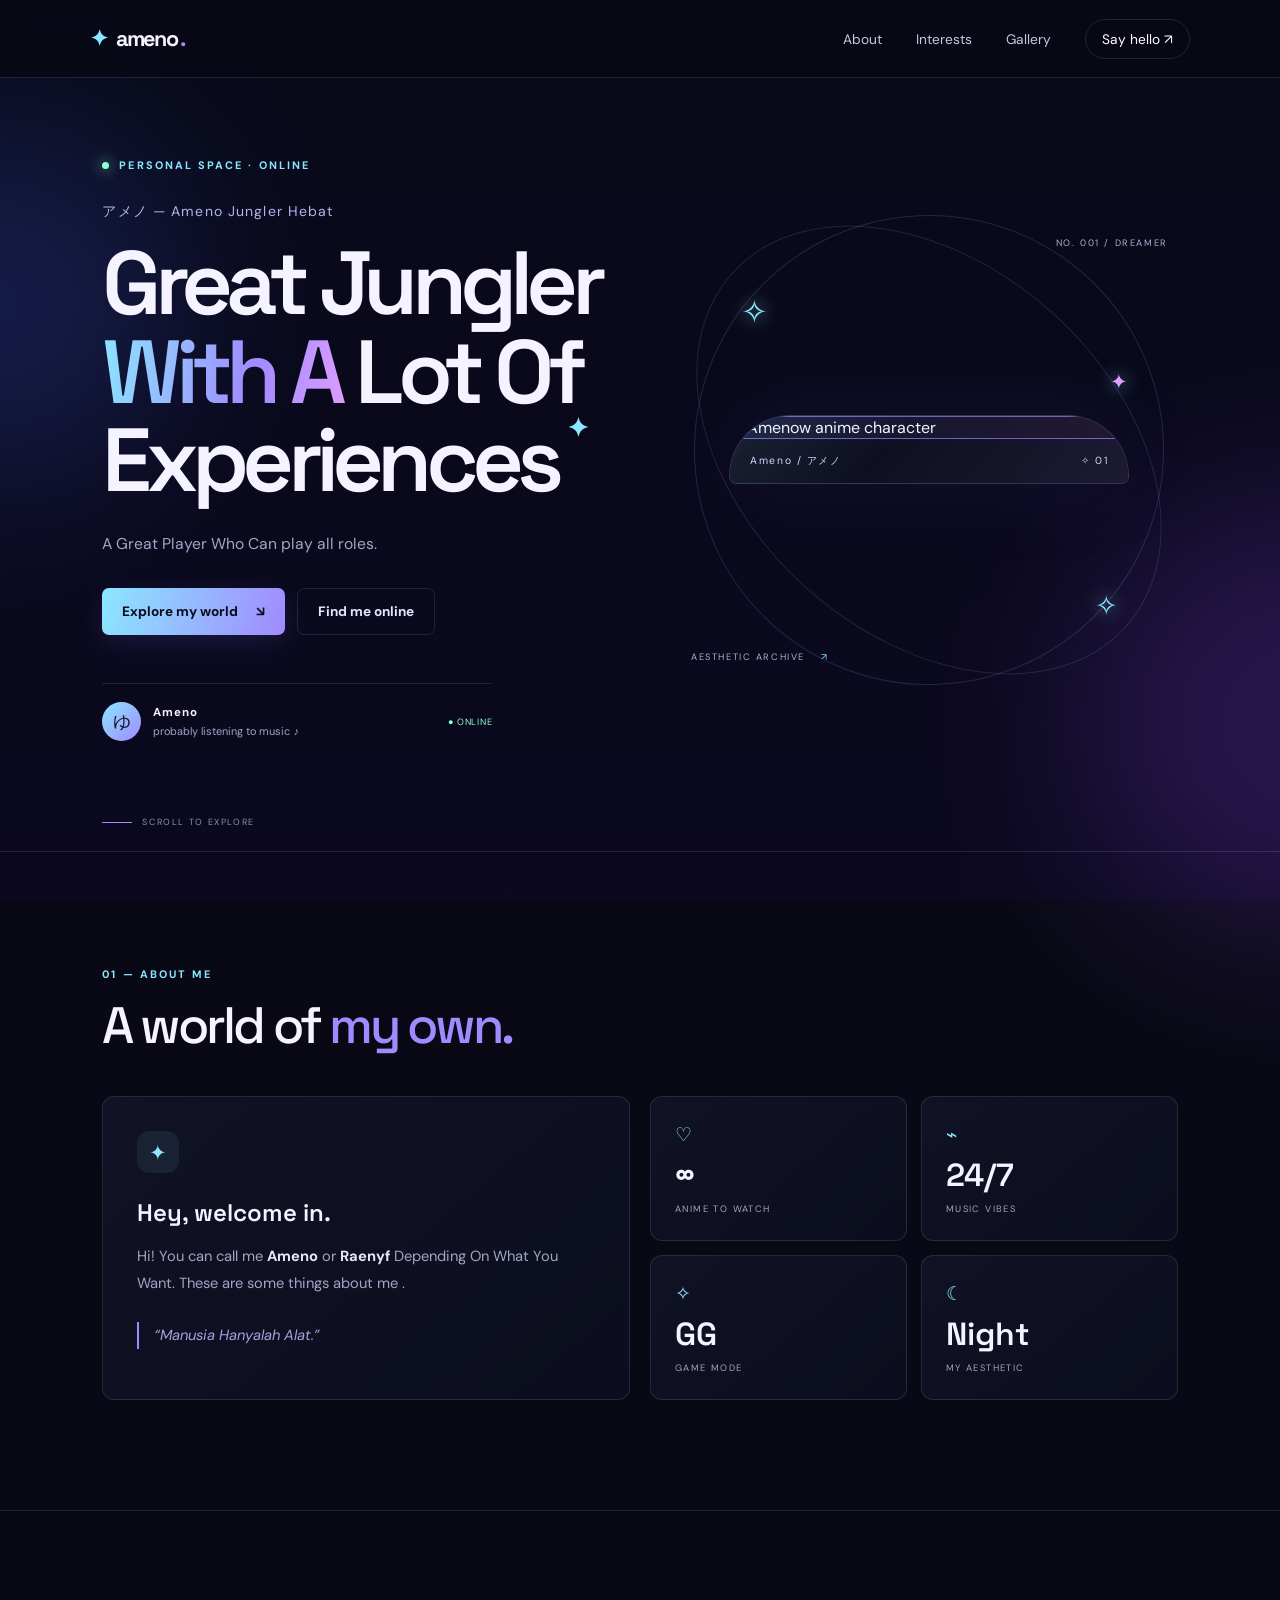
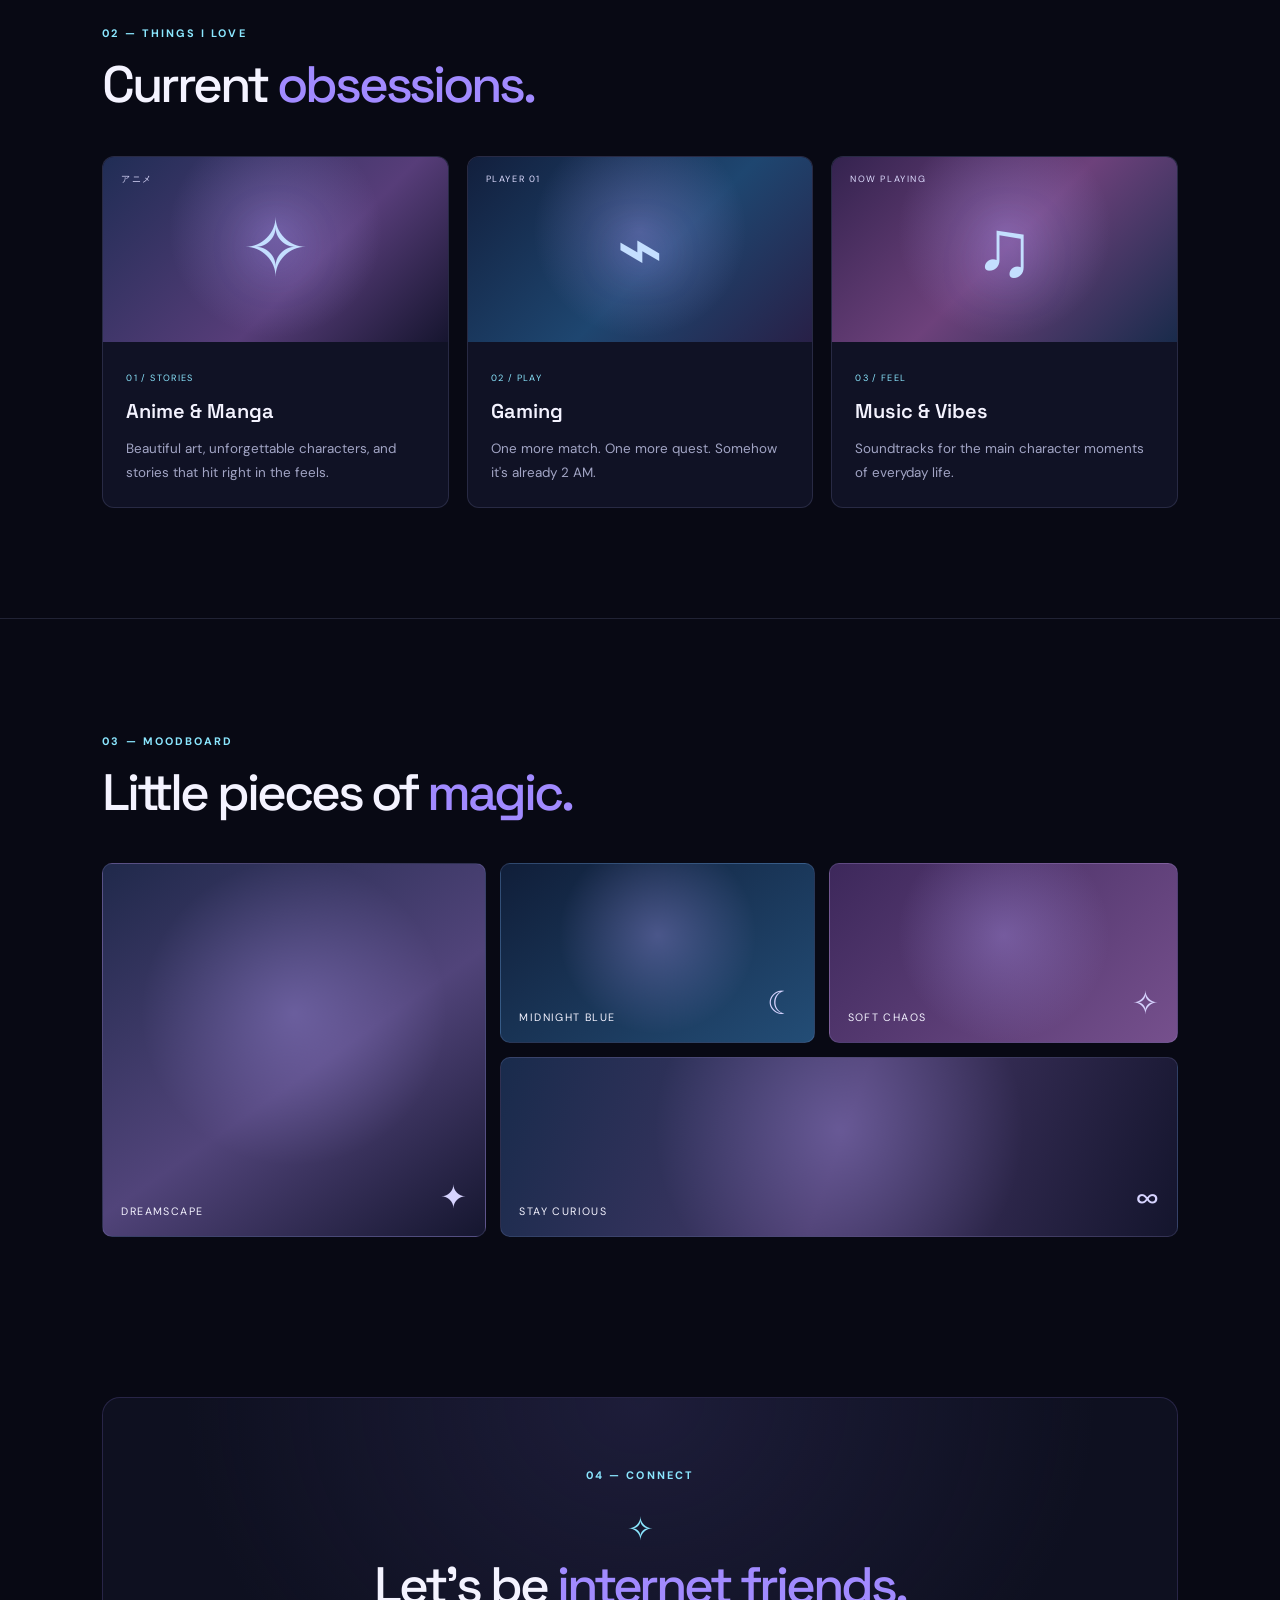
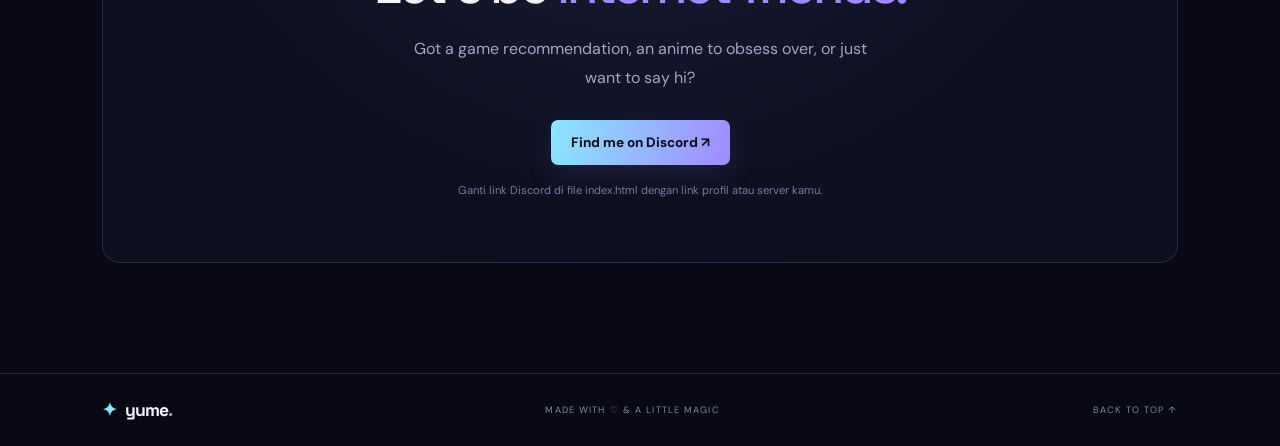
==== commit eb9496e2: "Update index.html" ====
--- a/index.html
+++ b/index.html
@@ -57,7 +57,7 @@
     <section class="about section" id="about">
       <div class="section-heading reveal"><span class="section-index">01 — ABOUT ME</span><h2>A world of <em>my own.</em></h2></div>
       <div class="about-grid">
-        <div class="about-note glass reveal"><div class="note-icon">✦</div><h3>Hey, welcome in.</h3><p>Hi! You can call me <strong>YOUR NICKNAME</strong>. This is my little digital diary—a place for the things I love, the games I play, and the stories that stay with me.</p><p class="muted">“Somewhere between reality and fiction, I found my favorite place.”</p></div>
+        <div class="about-note glass reveal"><div class="note-icon">✦</div><h3>Hey, welcome in.</h3><p>Hi! You can call me <strong>Ameno</strong> or <strong>Raenyf</strong> Depending On What You Want. These are some things about me .</p><p class="muted">“Manusia Hanyalah Alat.”</p></div>
         <div class="stats-grid reveal">
           <div class="stat glass"><span class="stat-symbol">♡</span><strong>∞</strong><small>ANIME TO WATCH</small></div>
           <div class="stat glass"><span class="stat-symbol">⌁</span><strong>24/7</strong><small>MUSIC VIBES</small></div>
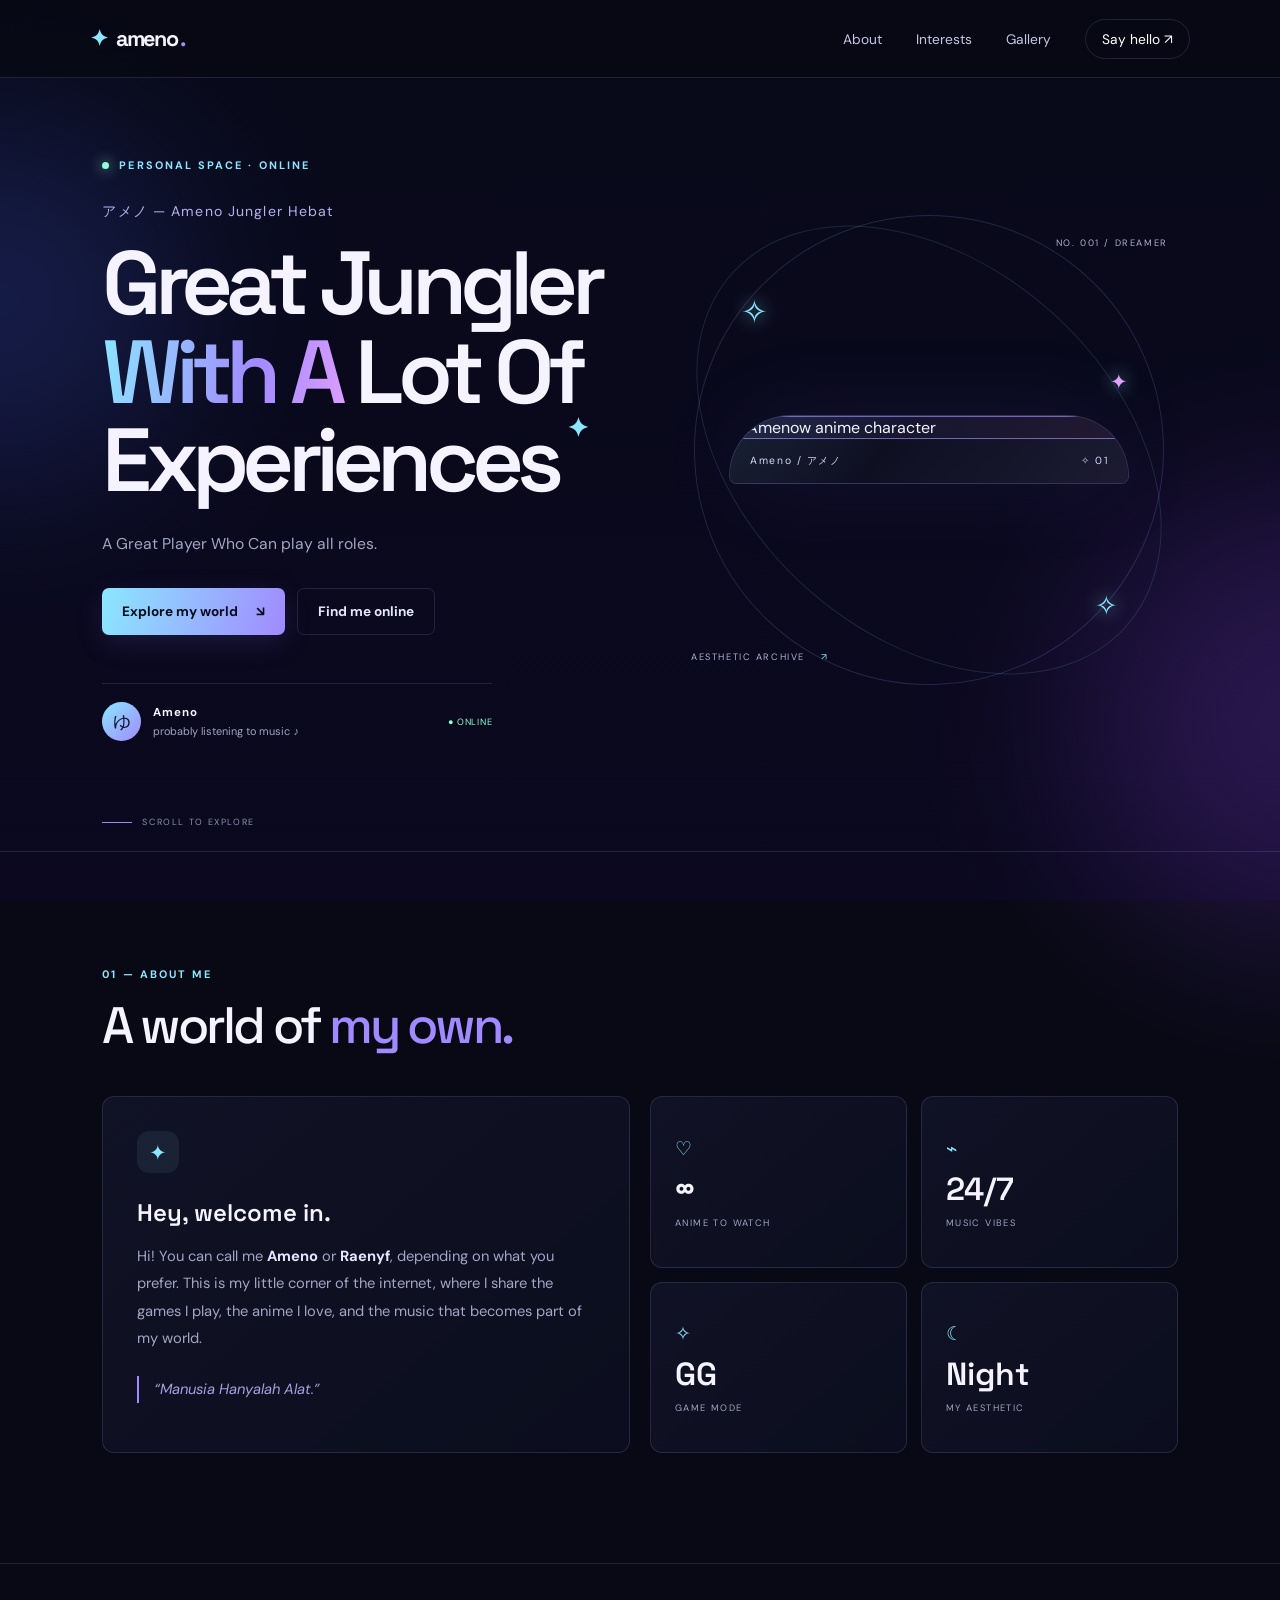
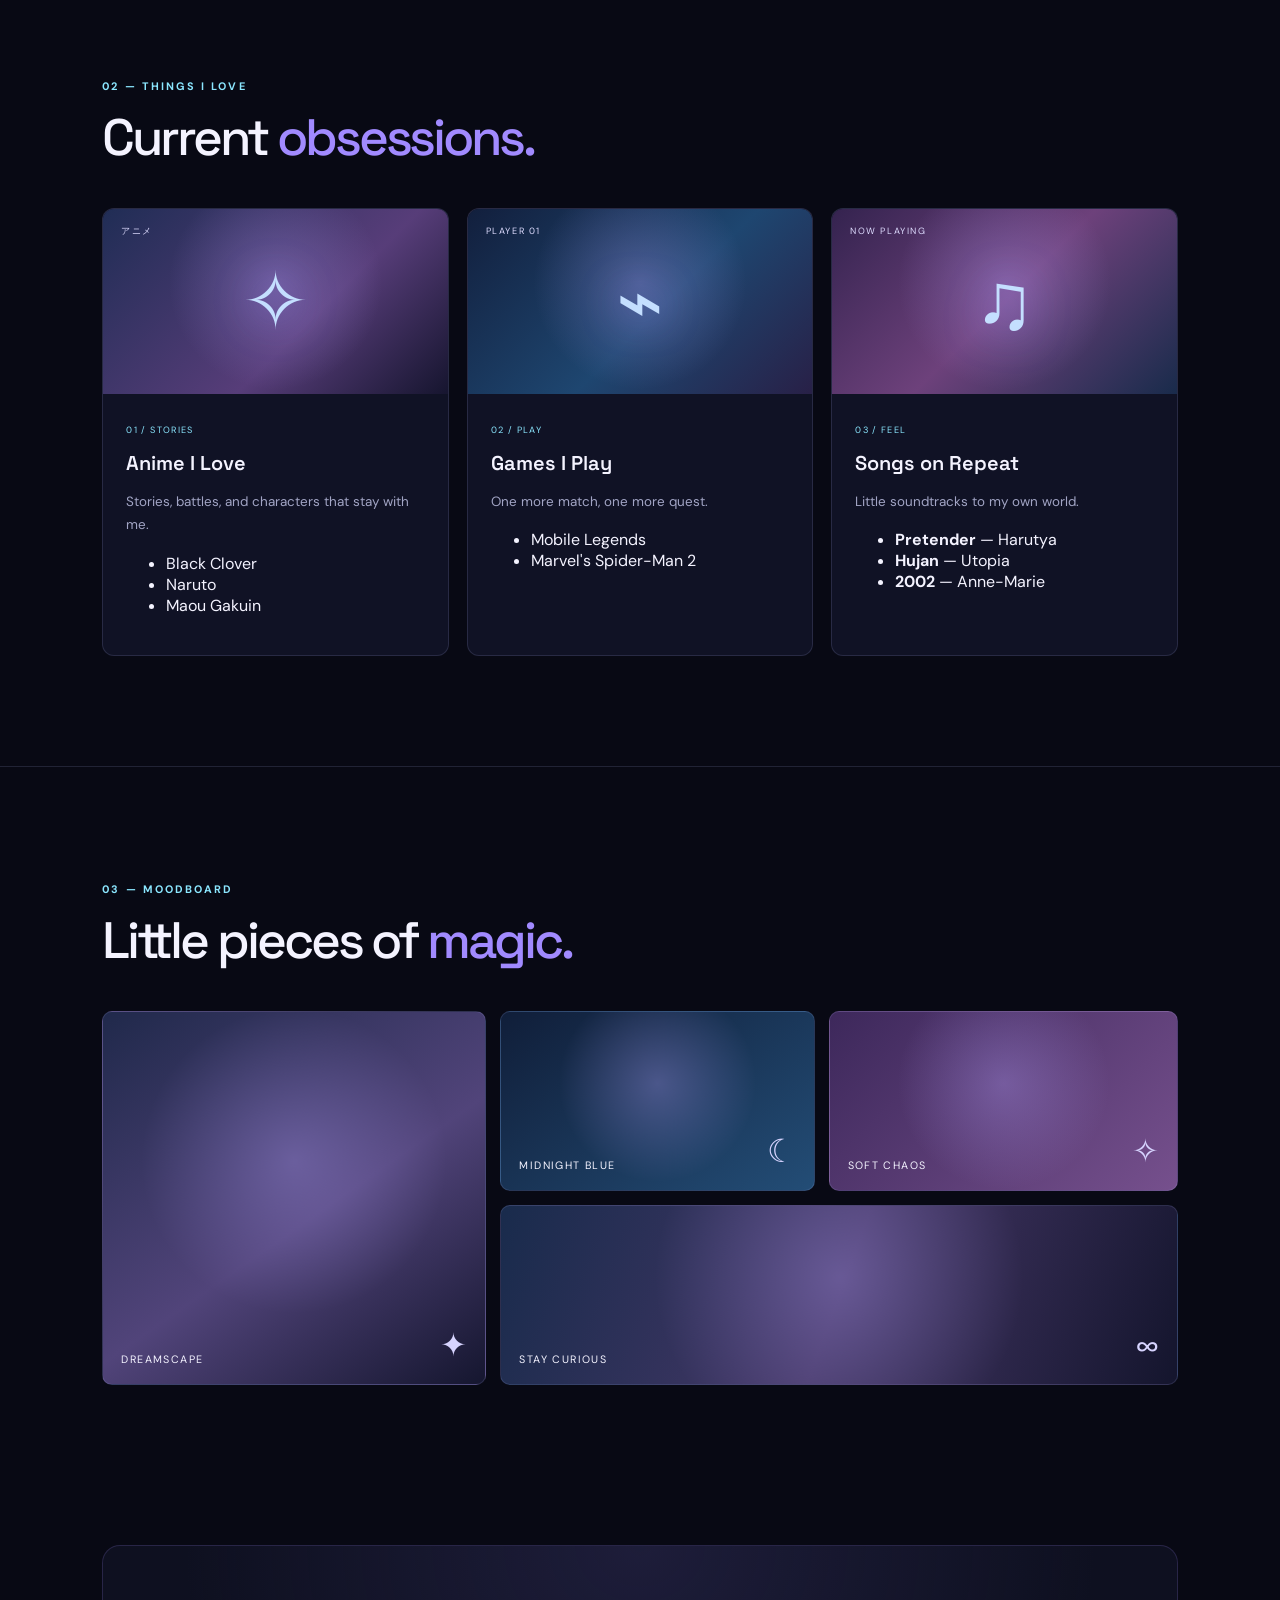
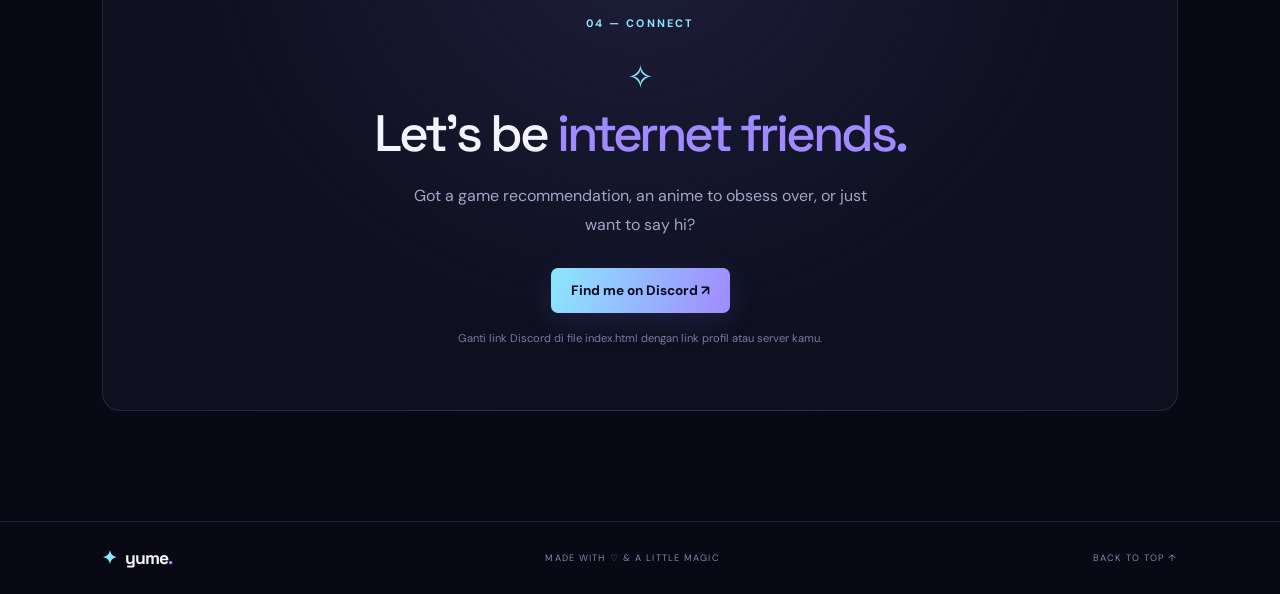
==== commit 87db146f: "Refactor about section and interests layout" ====
--- a/index.html
+++ b/index.html
@@ -56,25 +56,103 @@
 
     <section class="about section" id="about">
       <div class="section-heading reveal"><span class="section-index">01 — ABOUT ME</span><h2>A world of <em>my own.</em></h2></div>
-      <div class="about-grid">
-        <div class="about-note glass reveal"><div class="note-icon">✦</div><h3>Hey, welcome in.</h3><p>Hi! You can call me <strong>Ameno</strong> or <strong>Raenyf</strong> Depending On What You Want. These are some things about me .</p><p class="muted">“Manusia Hanyalah Alat.”</p></div>
-        <div class="stats-grid reveal">
-          <div class="stat glass"><span class="stat-symbol">♡</span><strong>∞</strong><small>ANIME TO WATCH</small></div>
-          <div class="stat glass"><span class="stat-symbol">⌁</span><strong>24/7</strong><small>MUSIC VIBES</small></div>
-          <div class="stat glass"><span class="stat-symbol">✧</span><strong>GG</strong><small>GAME MODE</small></div>
-          <div class="stat glass"><span class="stat-symbol">☾</span><strong>Night</strong><small>MY AESTHETIC</small></div>
-        </div>
-      </div>
+      
+<div class="about-grid">
+  <div class="about-note glass reveal">
+    <div class="note-icon">✦</div>
+    <h3>Hey, welcome in.</h3>
+    <p>
+      Hi! You can call me <strong>Ameno</strong> or
+      <strong>Raenyf</strong>, depending on what you prefer.
+      This is my little corner of the internet, where I share
+      the games I play, the anime I love, and the music that
+      becomes part of my world.
+    </p>
+    <p class="muted">“Manusia Hanyalah Alat.”</p>
+  </div>
+
+  <div class="stats-grid reveal">
+    <div class="stat glass">
+      <span class="stat-symbol">♡</span>
+      <strong>∞</strong>
+      <small>ANIME TO WATCH</small>
+    </div>
+    <div class="stat glass">
+      <span class="stat-symbol">⌁</span>
+      <strong>24/7</strong>
+      <small>MUSIC VIBES</small>
+    </div>
+    <div class="stat glass">
+      <span class="stat-symbol">✧</span>
+      <strong>GG</strong>
+      <small>GAME MODE</small>
+    </div>
+    <div class="stat glass">
+      <span class="stat-symbol">☾</span>
+      <strong>Night</strong>
+      <small>MY AESTHETIC</small>
+    </div>
+  </div>
+</div>
     </section>
 
-    <section class="interests section" id="interests">
-      <div class="section-heading reveal"><span class="section-index">02 — THINGS I LOVE</span><h2>Current <em>obsessions.</em></h2></div>
-      <div class="interest-grid">
-        <article class="interest-card reveal"><div class="interest-art anime-bg"><span>アニメ</span><b>✧</b></div><div class="interest-content"><span class="pill">01 / STORIES</span><h3>Anime & Manga</h3><p>Beautiful art, unforgettable characters, and stories that hit right in the feels.</p></div></article>
-        <article class="interest-card reveal"><div class="interest-art game-bg"><span>PLAYER 01</span><b>⌁</b></div><div class="interest-content"><span class="pill">02 / PLAY</span><h3>Gaming</h3><p>One more match. One more quest. Somehow it's already 2 AM.</p></div></article>
-        <article class="interest-card reveal"><div class="interest-art music-bg"><span>NOW PLAYING</span><b>♫</b></div><div class="interest-content"><span class="pill">03 / FEEL</span><h3>Music & Vibes</h3><p>Soundtracks for the main character moments of everyday life.</p></div></article>
+
+<section class="interests section" id="interests">
+  <div class="section-heading reveal">
+    <span class="section-index">02 — THINGS I LOVE</span>
+    <h2>Current <em>obsessions.</em></h2>
+  </div>
+
+  <div class="interest-grid">
+    <article class="interest-card reveal">
+      <div class="interest-art anime-bg">
+        <span>アニメ</span><b>✧</b>
       </div>
-    </section>
+      <div class="interest-content">
+        <span class="pill">01 / STORIES</span>
+        <h3>Anime I Love</h3>
+        <p>Stories, battles, and characters that stay with me.</p>
+        <ul>
+          <li>Black Clover</li>
+          <li>Naruto</li>
+          <li>Maou Gakuin</li>
+        </ul>
+      </div>
+    </article>
+
+    <article class="interest-card reveal">
+      <div class="interest-art game-bg">
+        <span>PLAYER 01</span><b>⌁</b>
+      </div>
+      <div class="interest-content">
+        <span class="pill">02 / PLAY</span>
+        <h3>Games I Play</h3>
+        <p>One more match, one more quest.</p>
+        <ul>
+          <li>Mobile Legends</li>
+          <li>Marvel's Spider-Man 2</li>
+        </ul>
+      </div>
+    </article>
+
+    <article class="interest-card reveal">
+      <div class="interest-art music-bg">
+        <span>NOW PLAYING</span><b>♫</b>
+      </div>
+      <div class="interest-content">
+        <span class="pill">03 / FEEL</span>
+        <h3>Songs on Repeat</h3>
+        <p>Little soundtracks to my own world.</p>
+        <ul>
+          <li><strong>Pretender</strong> — Harutya</li>
+          <li><strong>Hujan</strong> — Utopia</li>
+          <li><strong>2002</strong> — Anne-Marie</li>
+        </ul>
+      </div>
+    </article>
+  </div>
+</section>
+
 
     <section class="gallery section" id="gallery">
       <div class="section-heading reveal"><span class="section-index">03 — MOODBOARD</span><h2>Little pieces of <em>magic.</em></h2></div>
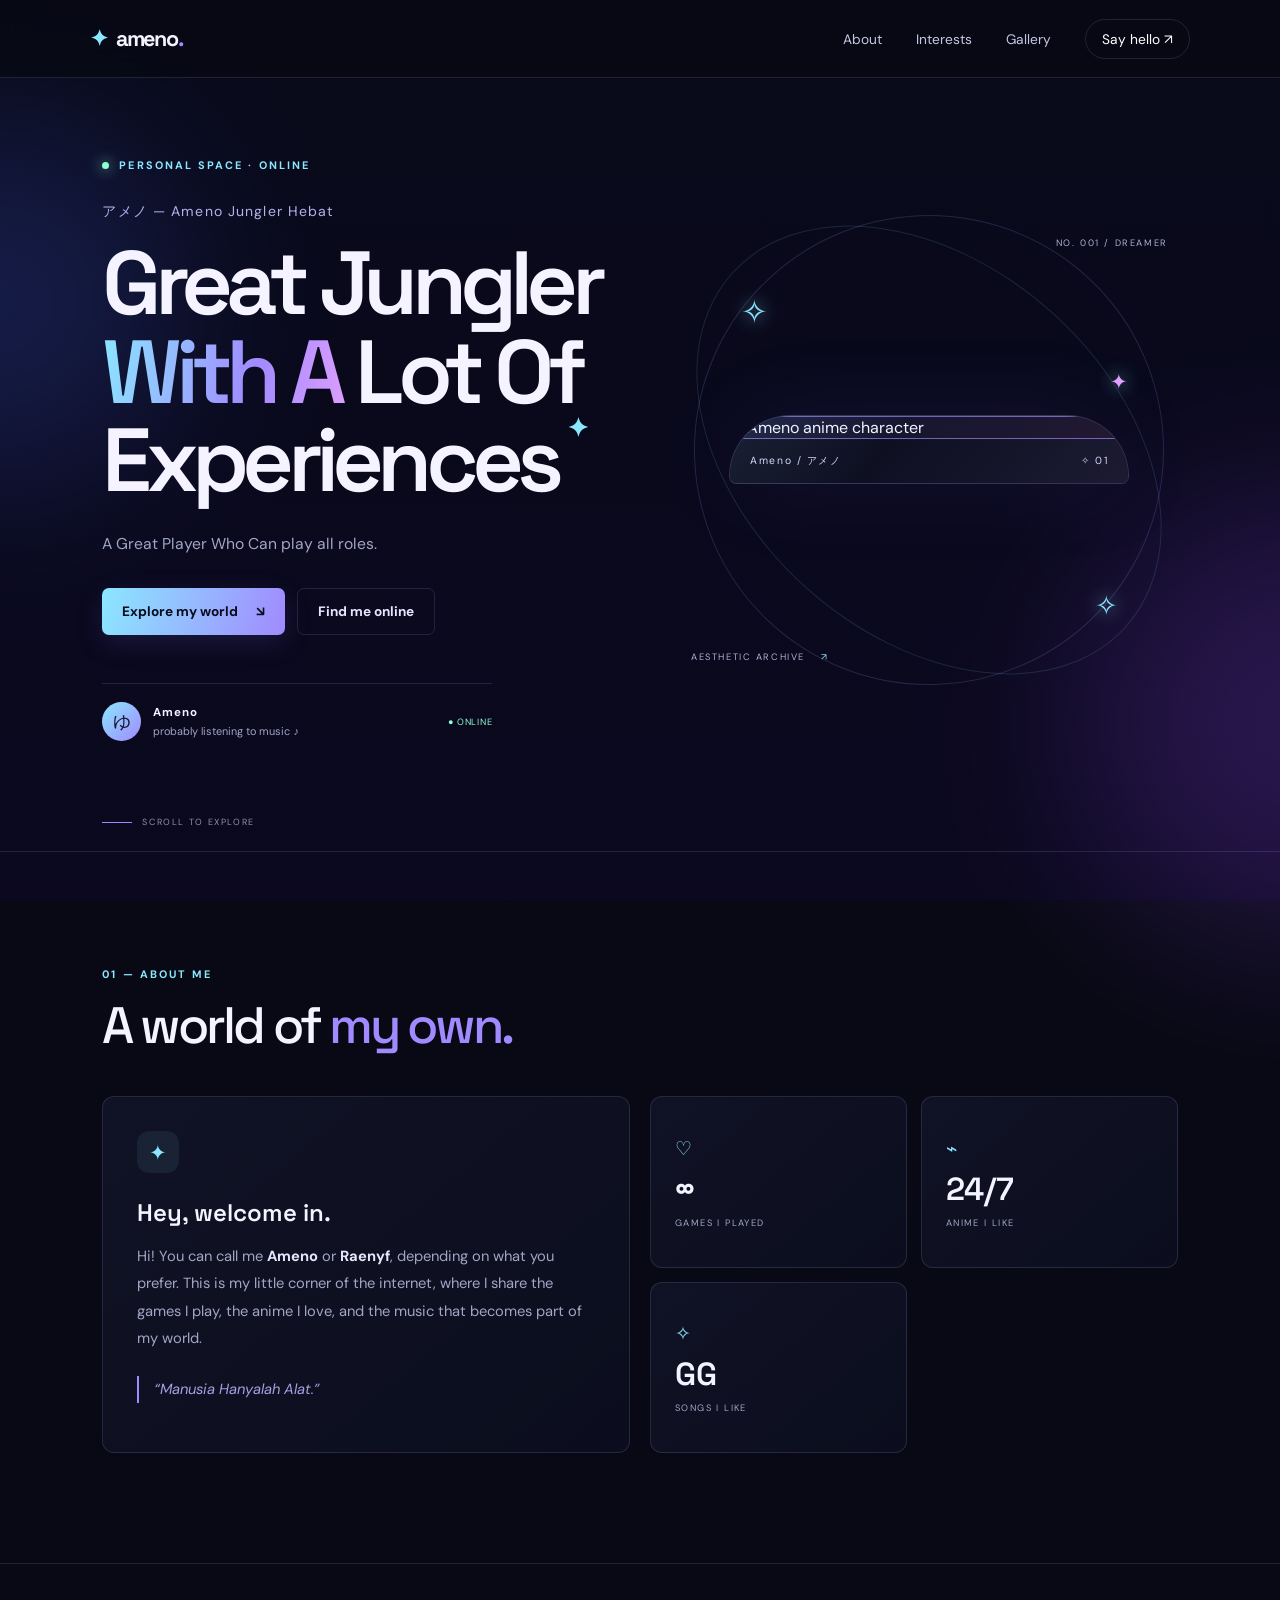
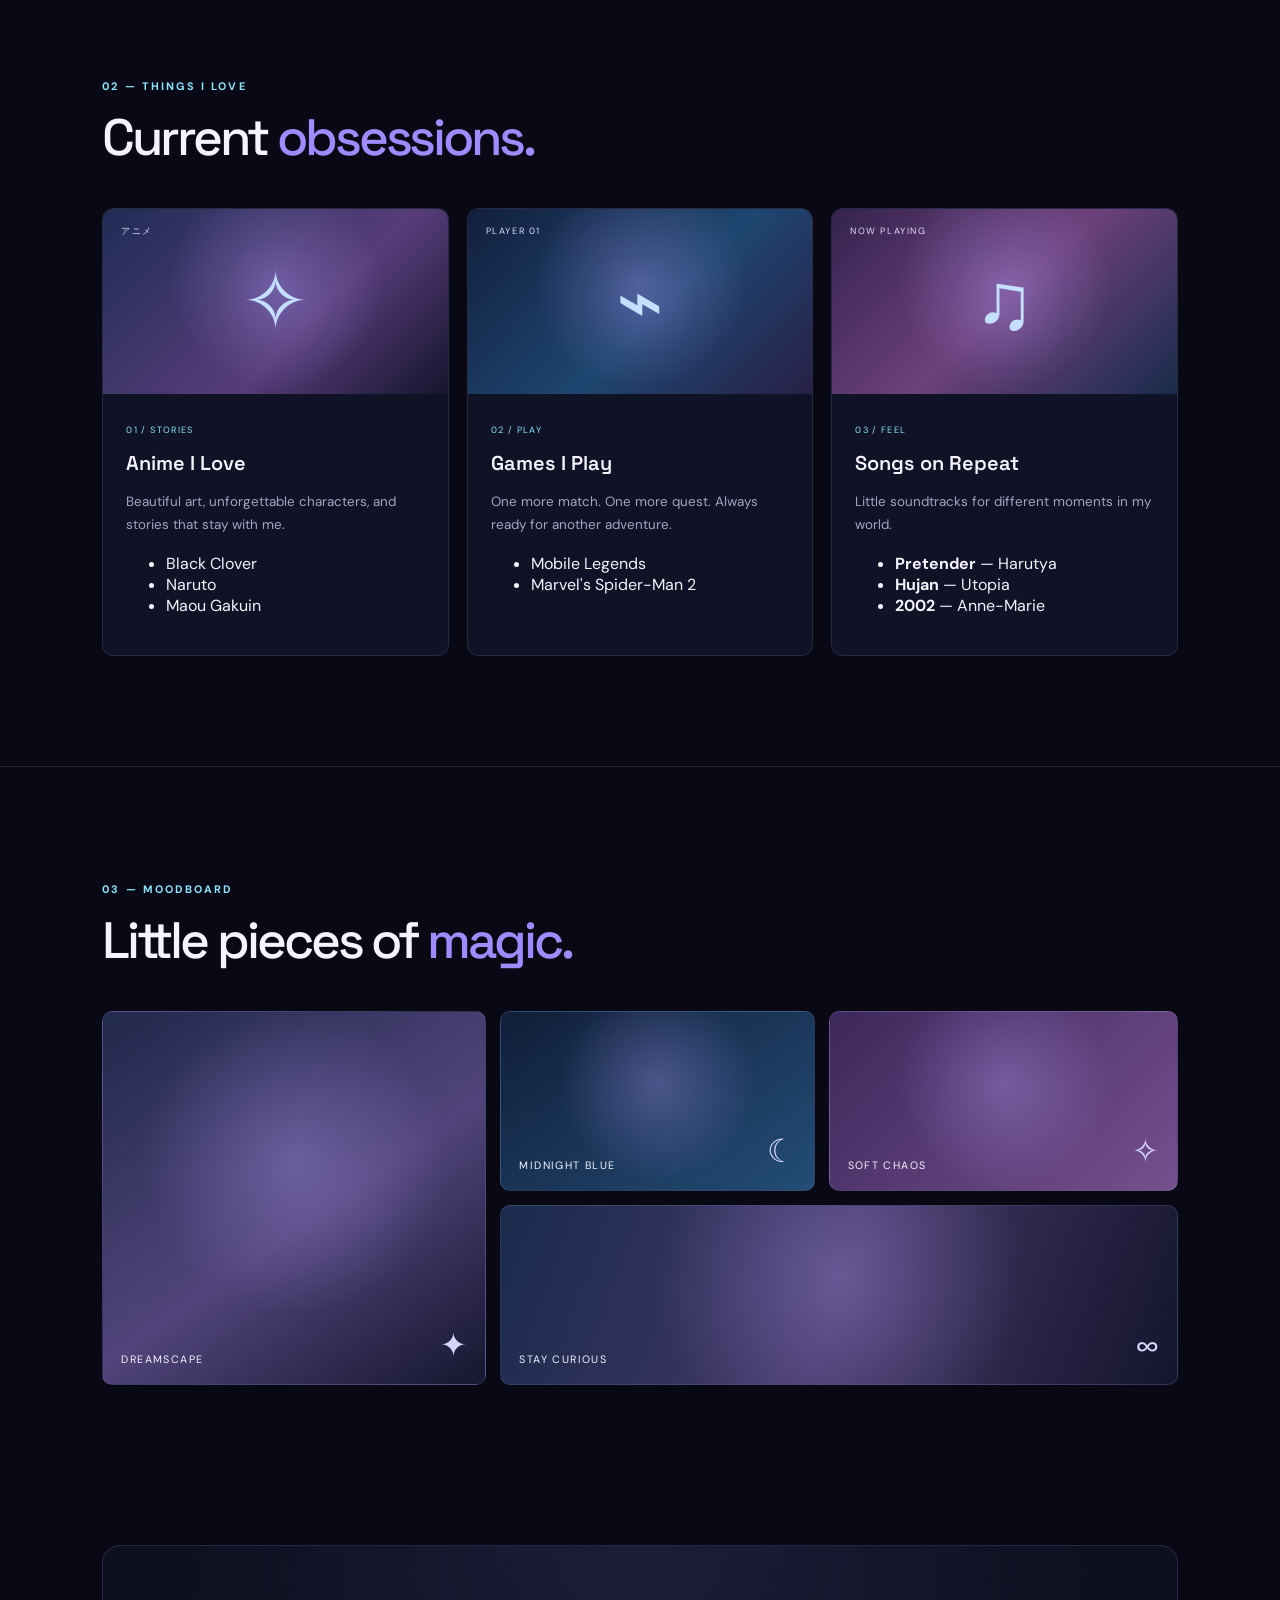
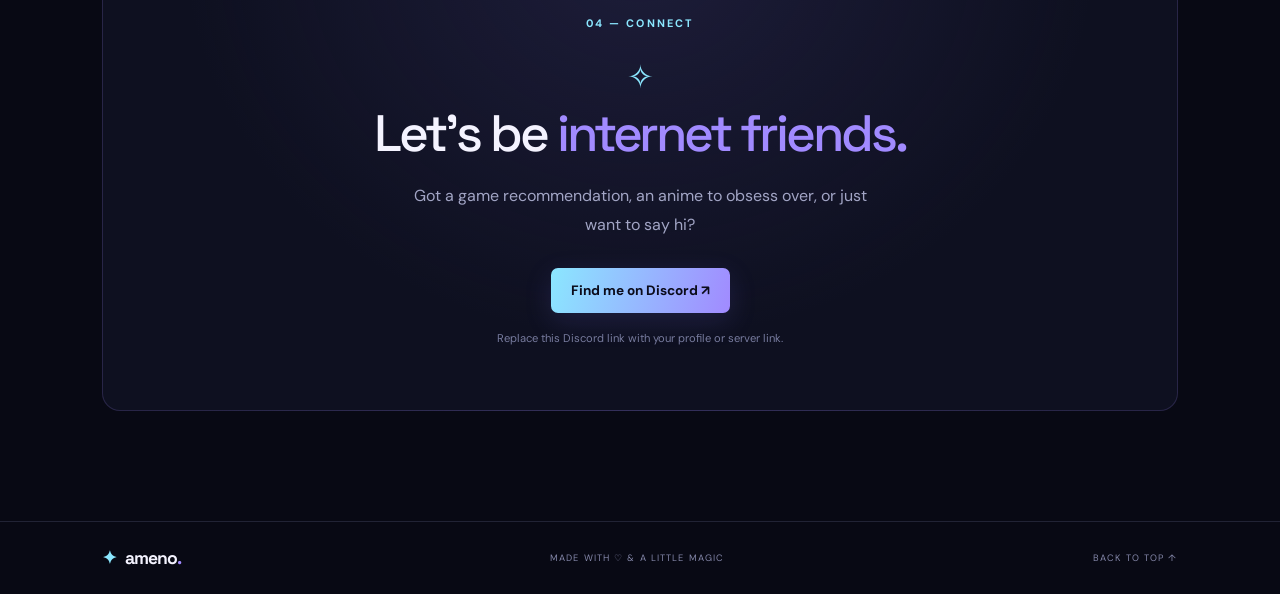
==== commit b5a00b71: "Update index.html" ====
--- a/index.html
+++ b/index.html
@@ -1,176 +1,316 @@
+
 <!doctype html>
-<html lang="id">
+<html lang="en">
 <head>
   <meta charset="utf-8">
   <meta name="viewport" content="width=device-width, initial-scale=1">
   <meta name="theme-color" content="#080914">
-  <meta name="description" content="Personal anime aesthetic portfolio.">
-  <title>Amenow — Anime Aesthetic Portfolio</title>
+  <meta name="description" content="Ameno's personal anime aesthetic portfolio.">
+  <title>Ameno — Anime Aesthetic Portfolio</title>
+
   <link rel="preconnect" href="https://fonts.googleapis.com">
   <link rel="preconnect" href="https://fonts.gstatic.com" crossorigin>
   <link href="https://fonts.googleapis.com/css2?family=DM+Sans:wght@400;500;600;700&family=Space+Grotesk:wght@400;500;600;700&display=swap" rel="stylesheet">
   <link rel="stylesheet" href="style.css">
 </head>
+
 <body>
-  <div class="ambient ambient-one"></div><div class="ambient ambient-two"></div>
+  <div class="ambient ambient-one"></div>
+  <div class="ambient ambient-two"></div>
+
   <header class="topbar">
-    <a class="brand" href="#home"><span class="brand-mark">✦</span> ameno
-      <span class="brand-dot">.</span></a>
-    <button class="menu-toggle" id="menuToggle" aria-label="Buka navigasi" aria-expanded="false">☰</button>
+    <a class="brand" href="#home">
+      <span class="brand-mark">✦</span> ameno<span class="brand-dot">.</span>
+    </a>
+
+    <button class="menu-toggle" id="menuToggle" aria-label="Open navigation" aria-expanded="false">☰</button>
+
     <nav id="navLinks">
-      <a href="#about">About</a><a href="#interests">Interests</a><a href="#gallery">Gallery</a><a href="#contact" class="nav-cta">Say hello ↗</a>
+      <a href="#about">About</a>
+      <a href="#interests">Interests</a>
+      <a href="#gallery">Gallery</a>
+      <a href="#contact" class="nav-cta">Say hello ↗</a>
     </nav>
   </header>
 
   <main>
+    <!-- HERO -->
     <section class="hero section" id="home">
       <div class="hero-copy reveal">
-        <div class="eyebrow"><span class="pulse"></span> PERSONAL SPACE · ONLINE</div>
+        <div class="eyebrow">
+          <span class="pulse"></span> PERSONAL SPACE · ONLINE
+        </div>
+
         <p class="jp">アメノ — Ameno Jungler Hebat</p>
-        <h1>Great Jungler<br><span>With A </span> Lot Of Experiences<span class="title-star">✦</span></h1>
+
+        <h1>
+          Great Jungler<br>
+          <span>With A </span> Lot Of Experiences<span class="title-star">✦</span>
+        </h1>
+
         <p class="hero-desc">A Great Player Who Can play all roles.</p>
+
         <div class="hero-actions">
           <a class="button primary" href="#about">Explore my world <span>↘</span></a>
           <a class="button ghost" href="#contact">Find me online</a>
         </div>
-        <div class="mini-status"><span class="status-avatar">ゆ</span><div><strong>Ameno</strong><small>probably listening to music ♪</small></div><span class="status-live">● ONLINE</span></div>
-      </div>
-      <div class="hero-art reveal" aria-label="Ilustrasi anime original bergaya abstrak">
-        <div class="art-orbit orbit-a"></div><div class="art-orbit orbit-b"></div>
+
+        <div class="mini-status">
+          <span class="status-avatar">ゆ</span>
+          <div>
+            <strong>Ameno</strong>
+            <small>probably listening to music ♪</small>
+          </div>
+          <span class="status-live">● ONLINE</span>
+        </div>
+      </div>
+
+      <div class="hero-art reveal" aria-label="Anime-inspired artwork">
+        <div class="art-orbit orbit-a"></div>
+        <div class="art-orbit orbit-b"></div>
+
         <div class="art-label label-top">NO. 001 / DREAMER</div>
-        <div class="art-spark spark-one">✧</div><div class="art-spark spark-two">✦</div><div class="art-spark spark-three">✧</div>
+        <div class="art-spark spark-one">✧</div>
+        <div class="art-spark spark-two">✦</div>
+        <div class="art-spark spark-three">✧</div>
+
         <div class="character-card">
-          
-<img
-  class="anime-art"
-  src="https://i.pinimg.com/1200x/b0/31/24/b031243838bffc60c16e34e72e07f92f.jpg"
-  alt="Amenow anime character"
-/>
-
-          <div class="character-caption"><span>Ameno / アメノ</span><span>✧ 01</span></div>
-        </div>
-        <div class="art-label label-bottom">AESTHETIC ARCHIVE <span>↗</span></div>
-      </div>
-      <a class="scroll-cue" href="#about"><span></span> SCROLL TO EXPLORE</a>
-    </section>
-
+          <img
+            class="anime-art"
+            src="https://i.pinimg.com/1200x/b0/31/24/b031243838bffc60c16e34e72e07f92f.jpg"
+            alt="Ameno anime character"
+          >
+
+          <div class="character-caption">
+            <span>Ameno / アメノ</span>
+            <span>✧ 01</span>
+          </div>
+        </div>
+
+        <div class="art-label label-bottom">
+          AESTHETIC ARCHIVE <span>↗</span>
+        </div>
+      </div>
+
+      <a class="scroll-cue" href="#about">
+        <span></span> SCROLL TO EXPLORE
+      </a>
+    </section>
+
+    <!-- ABOUT ME -->
     <section class="about section" id="about">
-      <div class="section-heading reveal"><span class="section-index">01 — ABOUT ME</span><h2>A world of <em>my own.</em></h2></div>
-      
-<div class="about-grid">
-  <div class="about-note glass reveal">
-    <div class="note-icon">✦</div>
-    <h3>Hey, welcome in.</h3>
-    <p>
-      Hi! You can call me <strong>Ameno</strong> or
-      <strong>Raenyf</strong>, depending on what you prefer.
-      This is my little corner of the internet, where I share
-      the games I play, the anime I love, and the music that
-      becomes part of my world.
-    </p>
-    <p class="muted">“Manusia Hanyalah Alat.”</p>
-  </div>
-
-  <div class="stats-grid reveal">
-    <div class="stat glass">
-      <span class="stat-symbol">♡</span>
-      <strong>∞</strong>
-      <small>ANIME TO WATCH</small>
-    </div>
-    <div class="stat glass">
-      <span class="stat-symbol">⌁</span>
-      <strong>24/7</strong>
-      <small>MUSIC VIBES</small>
-    </div>
-    <div class="stat glass">
-      <span class="stat-symbol">✧</span>
-      <strong>GG</strong>
-      <small>GAME MODE</small>
-    </div>
-    <div class="stat glass">
-      <span class="stat-symbol">☾</span>
-      <strong>Night</strong>
-      <small>MY AESTHETIC</small>
-    </div>
-  </div>
-</div>
-    </section>
-
-
-<section class="interests section" id="interests">
-  <div class="section-heading reveal">
-    <span class="section-index">02 — THINGS I LOVE</span>
-    <h2>Current <em>obsessions.</em></h2>
-  </div>
-
-  <div class="interest-grid">
-    <article class="interest-card reveal">
-      <div class="interest-art anime-bg">
-        <span>アニメ</span><b>✧</b>
-      </div>
-      <div class="interest-content">
-        <span class="pill">01 / STORIES</span>
-        <h3>Anime I Love</h3>
-        <p>Stories, battles, and characters that stay with me.</p>
-        <ul>
-          <li>Black Clover</li>
-          <li>Naruto</li>
-          <li>Maou Gakuin</li>
-        </ul>
-      </div>
-    </article>
-
-    <article class="interest-card reveal">
-      <div class="interest-art game-bg">
-        <span>PLAYER 01</span><b>⌁</b>
-      </div>
-      <div class="interest-content">
-        <span class="pill">02 / PLAY</span>
-        <h3>Games I Play</h3>
-        <p>One more match, one more quest.</p>
-        <ul>
-          <li>Mobile Legends</li>
-          <li>Marvel's Spider-Man 2</li>
-        </ul>
-      </div>
-    </article>
-
-    <article class="interest-card reveal">
-      <div class="interest-art music-bg">
-        <span>NOW PLAYING</span><b>♫</b>
-      </div>
-      <div class="interest-content">
-        <span class="pill">03 / FEEL</span>
-        <h3>Songs on Repeat</h3>
-        <p>Little soundtracks to my own world.</p>
-        <ul>
-          <li><strong>Pretender</strong> — Harutya</li>
-          <li><strong>Hujan</strong> — Utopia</li>
-          <li><strong>2002</strong> — Anne-Marie</li>
-        </ul>
-      </div>
-    </article>
-  </div>
-</section>
-
-
+      <div class="section-heading reveal">
+        <span class="section-index">01 — ABOUT ME</span>
+        <h2>A world of <em>my own.</em></h2>
+      </div>
+
+      <div class="about-grid">
+        <div class="about-note glass reveal">
+          <div class="note-icon">✦</div>
+          <h3>Hey, welcome in.</h3>
+
+          <p>
+            Hi! You can call me <strong>Ameno</strong> or
+            <strong>Raenyf</strong>, depending on what you prefer.
+            This is my little corner of the internet, where I share
+            the games I play, the anime I love, and the music that
+            becomes part of my world.
+          </p>
+
+          <p class="muted">“Manusia Hanyalah Alat.”</p>
+        </div>
+
+        <!-- CLICKABLE SHORTCUTS -->
+        <div class="stats-grid reveal">
+          <a href="#games" class="stat glass stat-link">
+            <span class="stat-symbol">♡</span>
+            <strong>∞</strong>
+            <small>GAMES I PLAYED</small>
+          </a>
+
+          <a href="#anime" class="stat glass stat-link">
+            <span class="stat-symbol">⌁</span>
+            <strong>24/7</strong>
+            <small>ANIME I LIKE</small>
+          </a>
+
+          <a href="#songs" class="stat glass stat-link">
+            <span class="stat-symbol">✧</span>
+            <strong>GG</strong>
+            <small>SONGS I LIKE</small>
+          </a>
+        </div>
+      </div>
+    </section>
+
+    <!-- INTERESTS -->
+    <section class="interests section" id="interests">
+      <div class="section-heading reveal">
+        <span class="section-index">02 — THINGS I LOVE</span>
+        <h2>Current <em>obsessions.</em></h2>
+      </div>
+
+      <div class="interest-grid">
+
+        <!-- ANIME -->
+        <article class="interest-card reveal">
+          <div class="interest-art anime-bg">
+            <span>アニメ</span>
+            <b>✧</b>
+          </div>
+
+          <div class="interest-content">
+            <span class="pill">01 / STORIES</span>
+            <h3 id="anime">Anime I Love</h3>
+            <p>Beautiful art, unforgettable characters, and stories that stay with me.</p>
+
+            <ul>
+              <li>Black Clover</li>
+              <li>Naruto</li>
+              <li>Maou Gakuin</li>
+            </ul>
+          </div>
+        </article>
+
+        <!-- GAMES -->
+        <article class="interest-card reveal">
+          <div class="interest-art game-bg">
+            <span>PLAYER 01</span>
+            <b>⌁</b>
+          </div>
+
+          <div class="interest-content">
+            <span class="pill">02 / PLAY</span>
+            <h3 id="games">Games I Play</h3>
+            <p>One more match. One more quest. Always ready for another adventure.</p>
+
+            <ul>
+              <li>Mobile Legends</li>
+              <li>Marvel's Spider-Man 2</li>
+            </ul>
+          </div>
+        </article>
+
+        <!-- SONGS -->
+        <article class="interest-card reveal">
+          <div class="interest-art music-bg">
+            <span>NOW PLAYING</span>
+            <b>♫</b>
+          </div>
+
+          <div class="interest-content">
+            <span class="pill">03 / FEEL</span>
+            <h3 id="songs">Songs on Repeat</h3>
+            <p>Little soundtracks for different moments in my world.</p>
+
+            <ul>
+              <li><strong>Pretender</strong> — Harutya</li>
+              <li><strong>Hujan</strong> — Utopia</li>
+              <li><strong>2002</strong> — Anne-Marie</li>
+            </ul>
+          </div>
+        </article>
+
+      </div>
+    </section>
+
+    <!-- GALLERY -->
     <section class="gallery section" id="gallery">
-      <div class="section-heading reveal"><span class="section-index">03 — MOODBOARD</span><h2>Little pieces of <em>magic.</em></h2></div>
+      <div class="section-heading reveal">
+        <span class="section-index">03 — MOODBOARD</span>
+        <h2>Little pieces of <em>magic.</em></h2>
+      </div>
+
       <div class="moodboard reveal">
-        <div class="mood mood-one"><span>dreamscape</span><b>✦</b></div>
-        <div class="mood mood-two"><span>midnight blue</span><b>☾</b></div>
-        <div class="mood mood-three"><span>soft chaos</span><b>✧</b></div>
-        <div class="mood mood-four"><span>stay curious</span><b>∞</b></div>
-      </div>
-    </section>
-
+        <div class="mood mood-one">
+          <span>dreamscape</span><b>✦</b>
+        </div>
+        <div class="mood mood-two">
+          <span>midnight blue</span><b>☾</b>
+        </div>
+        <div class="mood mood-three">
+          <span>soft chaos</span><b>✧</b>
+        </div>
+        <div class="mood mood-four">
+          <span>stay curious</span><b>∞</b>
+        </div>
+      </div>
+    </section>
+
+    <!-- CONTACT -->
     <section class="contact section" id="contact">
-      <div class="contact-panel reveal"><span class="section-index">04 — CONNECT</span><div class="contact-star">✧</div><h2>Let's be <em>internet friends.</em></h2><p>Got a game recommendation, an anime to obsess over, or just want to say hi?</p><a class="button primary" href="https://discord.com/" target="_blank" rel="noreferrer">Find me on Discord ↗</a><small>Ganti link Discord di file index.html dengan link profil atau server kamu.</small></div>
+      <div class="contact-panel reveal">
+        <span class="section-index">04 — CONNECT</span>
+        <div class="contact-star">✧</div>
+
+        <h2>Let's be <em>internet friends.</em></h2>
+        <p>
+          Got a game recommendation, an anime to obsess over,
+          or just want to say hi?
+        </p>
+
+        <a
+          class="button primary"
+          href="https://discord.com/"
+          target="_blank"
+          rel="noreferrer"
+        >
+          Find me on Discord ↗
+        </a>
+
+        <small>Replace this Discord link with your profile or server link.</small>
+      </div>
     </section>
   </main>
 
-  <footer><a class="brand" href="#home"><span class="brand-mark">✦</span> yume<span class="brand-dot">.</span></a><span>MADE WITH ♡ & A LITTLE MAGIC</span><a href="#home">BACK TO TOP ↑</a></footer>
-  <button class="top-button" id="topButton" aria-label="Kembali ke atas">↑</button>
+  <footer>
+    <a class="brand" href="#home">
+      <span class="brand-mark">✦</span> ameno<span class="brand-dot">.</span>
+    </a>
+
+    <span>MADE WITH ♡ & A LITTLE MAGIC</span>
+    <a href="#home">BACK TO TOP ↑</a>
+  </footer>
+
+  <button class="top-button" id="topButton" aria-label="Back to top">↑</button>
+
   <script src="script.js"></script>
+
+  <!-- Smooth scrolling and clickable stat cards -->
+  <style>
+    html {
+      scroll-behavior: smooth;
+    }
+
+    .stat-link {
+      display: flex;
+      flex-direction: column;
+      color: inherit;
+      text-decoration: none;
+      cursor: pointer;
+      transition: transform 0.25s ease, border-color 0.25s ease;
+    }
+
+    .stat-link:hover {
+      transform: translateY(-5px);
+      border-color: #9b87ff;
+    }
+
+    #games,
+    #anime,
+    #songs {
+      scroll-margin-top: 110px;
+    }
+
+    @media (prefers-reduced-motion: reduce) {
+      html {
+        scroll-behavior: auto;
+      }
+
+      .stat-link {
+        transition: none;
+      }
+    }
+  </style>
 </body>
 </html>
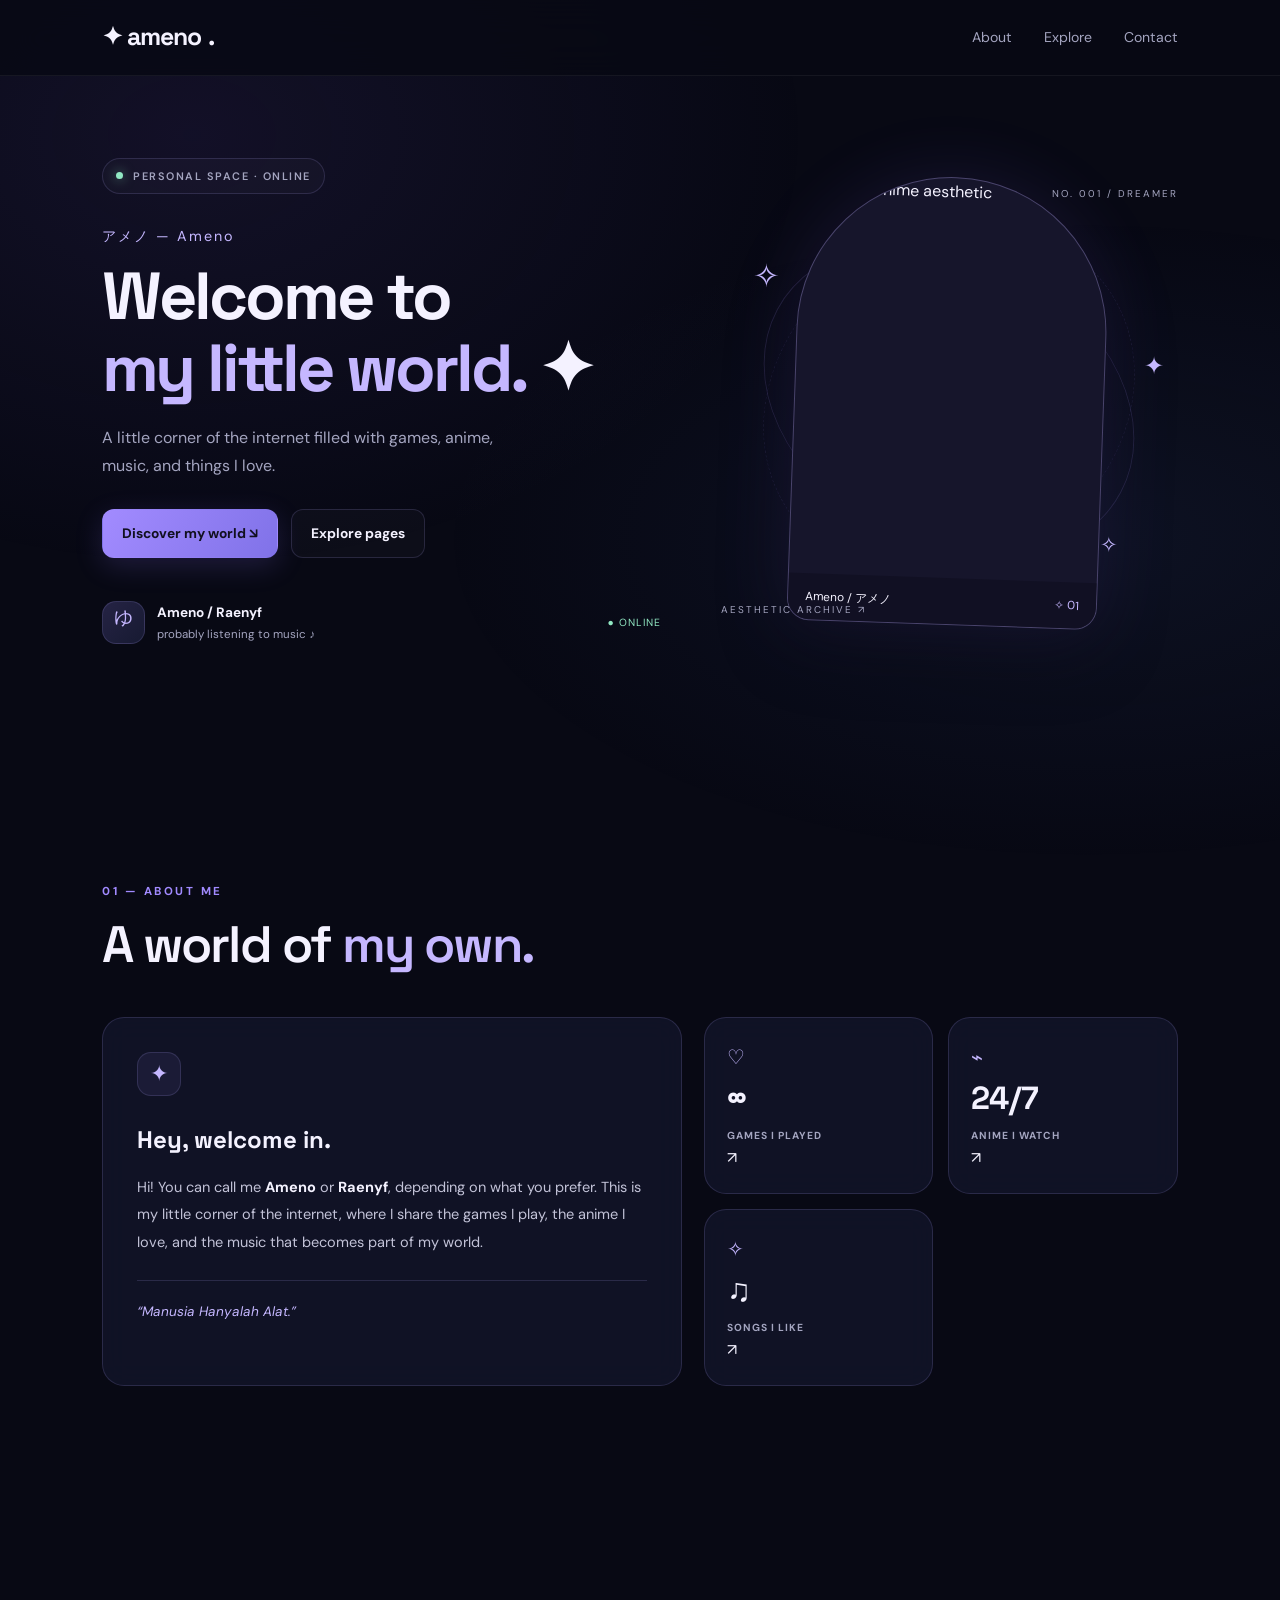
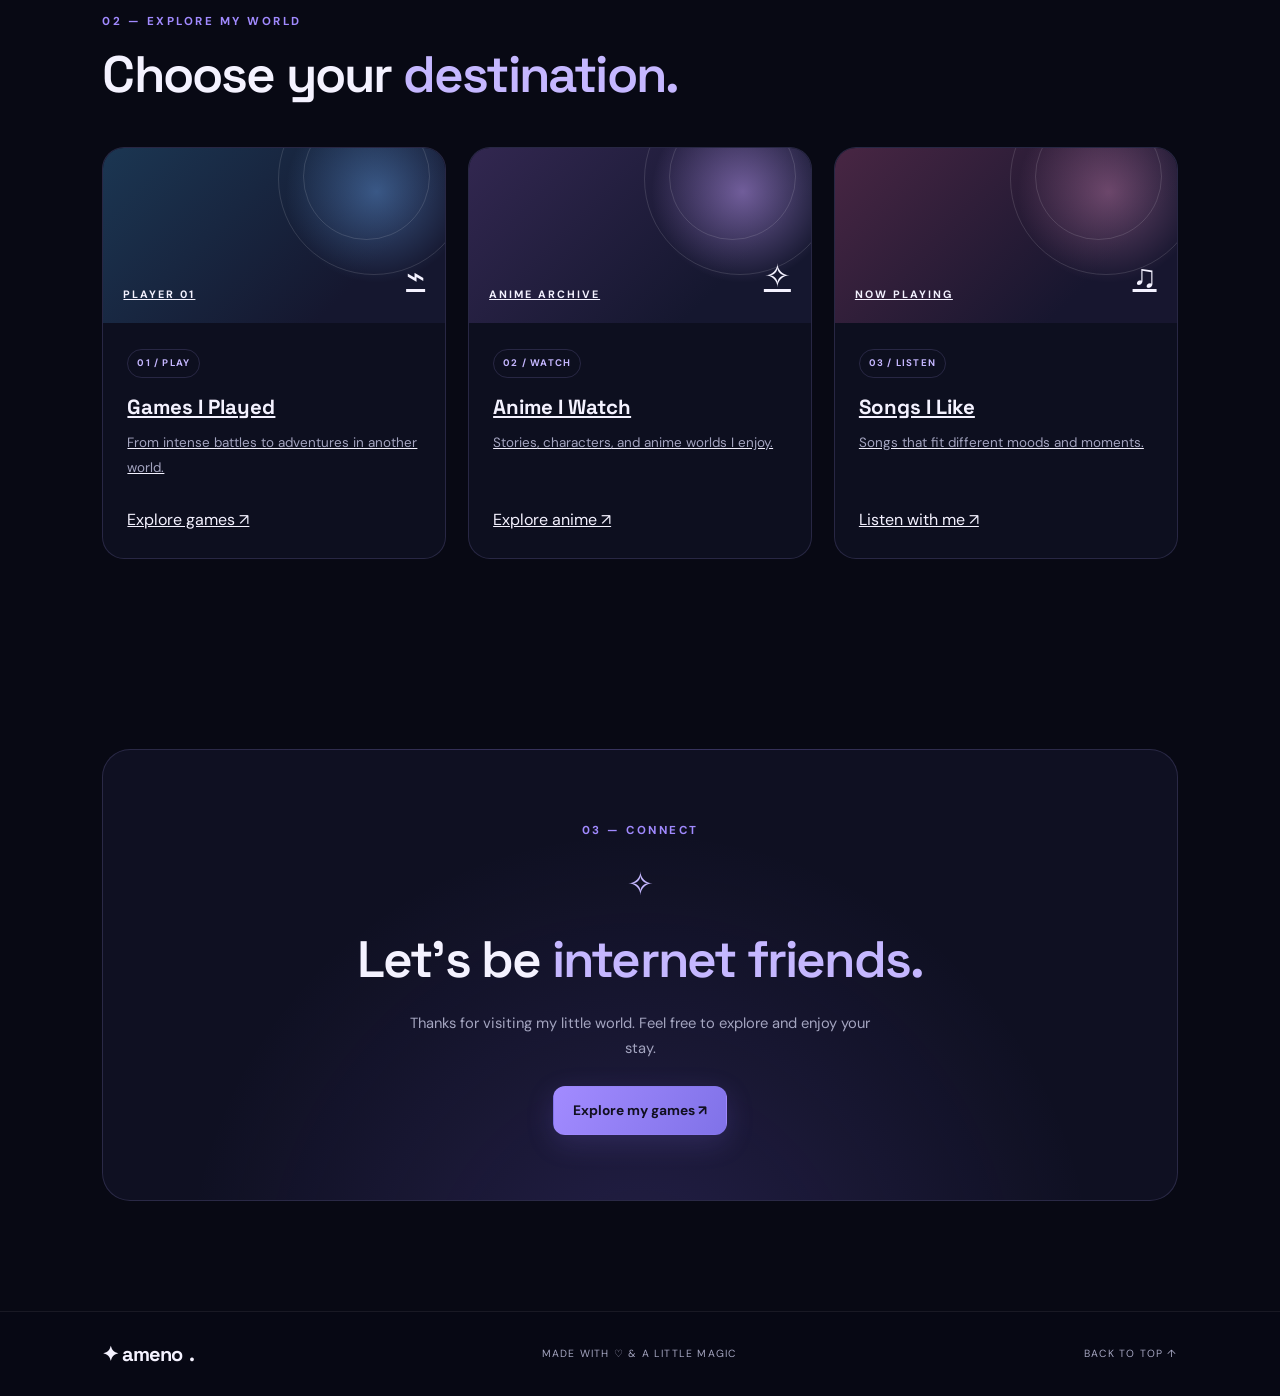
==== commit d732c4f9: "Refactor index.html for improved layout and content Updated HTML structure and content for better cl" ====
--- a/index.html
+++ b/index.html
@@ -1,84 +1,77 @@
 
-<!doctype html>
+<!DOCTYPE html>
 <html lang="en">
 <head>
-  <meta charset="utf-8">
-  <meta name="viewport" content="width=device-width, initial-scale=1">
+  <meta charset="UTF-8">
+  <meta name="viewport" content="width=device-width, initial-scale=1.0">
   <meta name="theme-color" content="#080914">
-  <meta name="description" content="Ameno's personal anime aesthetic portfolio.">
-  <title>Ameno — Anime Aesthetic Portfolio</title>
+  <title>Ameno. — My Little World</title>
 
   <link rel="preconnect" href="https://fonts.googleapis.com">
   <link rel="preconnect" href="https://fonts.gstatic.com" crossorigin>
   <link href="https://fonts.googleapis.com/css2?family=DM+Sans:wght@400;500;600;700&family=Space+Grotesk:wght@400;500;600;700&display=swap" rel="stylesheet">
+
   <link rel="stylesheet" href="style.css">
 </head>
 
 <body>
-  <div class="ambient ambient-one"></div>
-  <div class="ambient ambient-two"></div>
-
   <header class="topbar">
-    <a class="brand" href="#home">
-      <span class="brand-mark">✦</span> ameno<span class="brand-dot">.</span>
-    </a>
+    <a class="brand" href="index.html">✦ ameno<span>.</span></a>
 
     <button class="menu-toggle" id="menuToggle" aria-label="Open navigation" aria-expanded="false">☰</button>
 
     <nav id="navLinks">
       <a href="#about">About</a>
-      <a href="#interests">Interests</a>
-      <a href="#gallery">Gallery</a>
-      <a href="#contact" class="nav-cta">Say hello ↗</a>
+      <a href="#explore">Explore</a>
+      <a href="#contact">Contact</a>
     </nav>
   </header>
 
   <main>
     <!-- HERO -->
     <section class="hero section" id="home">
-      <div class="hero-copy reveal">
+      <div class="hero-copy">
         <div class="eyebrow">
-          <span class="pulse"></span> PERSONAL SPACE · ONLINE
-        </div>
-
-        <p class="jp">アメノ — Ameno Jungler Hebat</p>
+          <span class="pulse"></span>
+          PERSONAL SPACE · ONLINE
+        </div>
+
+        <p class="jp">アメノ — Ameno</p>
 
         <h1>
-          Great Jungler<br>
-          <span>With A </span> Lot Of Experiences<span class="title-star">✦</span>
+          Welcome to<br>
+          <span>my little world.</span> ✦
         </h1>
 
-        <p class="hero-desc">A Great Player Who Can play all roles.</p>
+        <p class="hero-desc">
+          A little corner of the internet filled with games,
+          anime, music, and things I love.
+        </p>
 
         <div class="hero-actions">
-          <a class="button primary" href="#about">Explore my world <span>↘</span></a>
-          <a class="button ghost" href="#contact">Find me online</a>
+          <a class="button primary" href="#about">Discover my world ↘</a>
+          <a class="button ghost" href="#explore">Explore pages</a>
         </div>
 
         <div class="mini-status">
-          <span class="status-avatar">ゆ</span>
+          <div class="status-avatar">ゆ</div>
           <div>
-            <strong>Ameno</strong>
+            <strong>Ameno / Raenyf</strong>
             <small>probably listening to music ♪</small>
           </div>
           <span class="status-live">● ONLINE</span>
         </div>
       </div>
 
-      <div class="hero-art reveal" aria-label="Anime-inspired artwork">
+      <div class="hero-art">
         <div class="art-orbit orbit-a"></div>
         <div class="art-orbit orbit-b"></div>
-
-        <div class="art-label label-top">NO. 001 / DREAMER</div>
-        <div class="art-spark spark-one">✧</div>
-        <div class="art-spark spark-two">✦</div>
-        <div class="art-spark spark-three">✧</div>
 
         <div class="character-card">
           <img
             class="anime-art"
             src="https://i.pinimg.com/1200x/b0/31/24/b031243838bffc60c16e34e72e07f92f.jpg"
-            alt="Ameno anime character"
+            alt="Ameno anime aesthetic"
           >
 
           <div class="character-caption">
@@ -87,26 +80,26 @@
           </div>
         </div>
 
-        <div class="art-label label-bottom">
-          AESTHETIC ARCHIVE <span>↗</span>
-        </div>
-      </div>
-
-      <a class="scroll-cue" href="#about">
-        <span></span> SCROLL TO EXPLORE
-      </a>
-    </section>
-
-    <!-- ABOUT ME -->
-    <section class="about section" id="about">
-      <div class="section-heading reveal">
+        <span class="art-spark spark-one">✧</span>
+        <span class="art-spark spark-two">✦</span>
+        <span class="art-spark spark-three">✧</span>
+
+        <div class="art-label label-top">NO. 001 / DREAMER</div>
+        <div class="art-label label-bottom">AESTHETIC ARCHIVE ↗</div>
+      </div>
+    </section>
+
+    <!-- ABOUT -->
+    <section class="section about" id="about">
+      <div class="section-heading">
         <span class="section-index">01 — ABOUT ME</span>
         <h2>A world of <em>my own.</em></h2>
       </div>
 
       <div class="about-grid">
-        <div class="about-note glass reveal">
+        <div class="about-note glass">
           <div class="note-icon">✦</div>
+
           <h3>Hey, welcome in.</h3>
 
           <p>
@@ -120,154 +113,111 @@
           <p class="muted">“Manusia Hanyalah Alat.”</p>
         </div>
 
-        <!-- CLICKABLE SHORTCUTS -->
-        <div class="stats-grid reveal">
-          <a href="#games" class="stat glass stat-link">
+        <div class="stats-grid">
+          <a class="stat glass stat-link" href="games.html">
             <span class="stat-symbol">♡</span>
             <strong>∞</strong>
             <small>GAMES I PLAYED</small>
+            <span class="stat-arrow">↗</span>
           </a>
 
-          <a href="#anime" class="stat glass stat-link">
+          <a class="stat glass stat-link" href="anime.html">
             <span class="stat-symbol">⌁</span>
             <strong>24/7</strong>
-            <small>ANIME I LIKE</small>
+            <small>ANIME I WATCH</small>
+            <span class="stat-arrow">↗</span>
           </a>
 
-          <a href="#songs" class="stat glass stat-link">
+          <a class="stat glass stat-link" href="songs.html">
             <span class="stat-symbol">✧</span>
-            <strong>GG</strong>
+            <strong>♫</strong>
             <small>SONGS I LIKE</small>
+            <span class="stat-arrow">↗</span>
           </a>
         </div>
       </div>
     </section>
 
-    <!-- INTERESTS -->
-    <section class="interests section" id="interests">
-      <div class="section-heading reveal">
-        <span class="section-index">02 — THINGS I LOVE</span>
-        <h2>Current <em>obsessions.</em></h2>
+    <!-- EXPLORE -->
+    <section class="section" id="explore">
+      <div class="section-heading">
+        <span class="section-index">02 — EXPLORE MY WORLD</span>
+        <h2>Choose your <em>destination.</em></h2>
       </div>
 
       <div class="interest-grid">
-
-        <!-- ANIME -->
-        <article class="interest-card reveal">
-          <div class="interest-art anime-bg">
-            <span>アニメ</span>
-            <b>✧</b>
-          </div>
-
-          <div class="interest-content">
-            <span class="pill">01 / STORIES</span>
-            <h3 id="anime">Anime I Love</h3>
-            <p>Beautiful art, unforgettable characters, and stories that stay with me.</p>
-
-            <ul>
-              <li>Black Clover</li>
-              <li>Naruto</li>
-              <li>Maou Gakuin</li>
-            </ul>
-          </div>
-        </article>
-
-        <!-- GAMES -->
-        <article class="interest-card reveal">
+        <a class="interest-card page-card" href="games.html">
           <div class="interest-art game-bg">
             <span>PLAYER 01</span>
             <b>⌁</b>
           </div>
 
           <div class="interest-content">
-            <span class="pill">02 / PLAY</span>
-            <h3 id="games">Games I Play</h3>
-            <p>One more match. One more quest. Always ready for another adventure.</p>
-
-            <ul>
-              <li>Mobile Legends</li>
-              <li>Marvel's Spider-Man 2</li>
-            </ul>
-          </div>
-        </article>
-
-        <!-- SONGS -->
-        <article class="interest-card reveal">
+            <span class="pill">01 / PLAY</span>
+            <h3>Games I Played</h3>
+            <p>
+              From intense battles to adventures in another world.
+            </p>
+            <span class="card-link">Explore games ↗</span>
+          </div>
+        </a>
+
+        <a class="interest-card page-card" href="anime.html">
+          <div class="interest-art anime-bg">
+            <span>ANIME ARCHIVE</span>
+            <b>✧</b>
+          </div>
+
+          <div class="interest-content">
+            <span class="pill">02 / WATCH</span>
+            <h3>Anime I Watch</h3>
+            <p>
+              Stories, characters, and anime worlds I enjoy.
+            </p>
+            <span class="card-link">Explore anime ↗</span>
+          </div>
+        </a>
+
+        <a class="interest-card page-card" href="songs.html">
           <div class="interest-art music-bg">
             <span>NOW PLAYING</span>
             <b>♫</b>
           </div>
 
           <div class="interest-content">
-            <span class="pill">03 / FEEL</span>
-            <h3 id="songs">Songs on Repeat</h3>
-            <p>Little soundtracks for different moments in my world.</p>
-
-            <ul>
-              <li><strong>Pretender</strong> — Harutya</li>
-              <li><strong>Hujan</strong> — Utopia</li>
-              <li><strong>2002</strong> — Anne-Marie</li>
-            </ul>
-          </div>
-        </article>
-
-      </div>
-    </section>
-
-    <!-- GALLERY -->
-    <section class="gallery section" id="gallery">
-      <div class="section-heading reveal">
-        <span class="section-index">03 — MOODBOARD</span>
-        <h2>Little pieces of <em>magic.</em></h2>
-      </div>
-
-      <div class="moodboard reveal">
-        <div class="mood mood-one">
-          <span>dreamscape</span><b>✦</b>
-        </div>
-        <div class="mood mood-two">
-          <span>midnight blue</span><b>☾</b>
-        </div>
-        <div class="mood mood-three">
-          <span>soft chaos</span><b>✧</b>
-        </div>
-        <div class="mood mood-four">
-          <span>stay curious</span><b>∞</b>
-        </div>
+            <span class="pill">03 / LISTEN</span>
+            <h3>Songs I Like</h3>
+            <p>
+              Songs that fit different moods and moments.
+            </p>
+            <span class="card-link">Listen with me ↗</span>
+          </div>
+        </a>
       </div>
     </section>
 
     <!-- CONTACT -->
-    <section class="contact section" id="contact">
-      <div class="contact-panel reveal">
-        <span class="section-index">04 — CONNECT</span>
+    <section class="section contact" id="contact">
+      <div class="contact-panel">
+        <span class="section-index">03 — CONNECT</span>
         <div class="contact-star">✧</div>
 
         <h2>Let's be <em>internet friends.</em></h2>
+
         <p>
-          Got a game recommendation, an anime to obsess over,
-          or just want to say hi?
+          Thanks for visiting my little world.
+          Feel free to explore and enjoy your stay.
         </p>
 
-        <a
-          class="button primary"
-          href="https://discord.com/"
-          target="_blank"
-          rel="noreferrer"
-        >
-          Find me on Discord ↗
-        </a>
-
-        <small>Replace this Discord link with your profile or server link.</small>
+        <a class="button primary" href="games.html">
+          Explore my games ↗
+        </a>
       </div>
     </section>
   </main>
 
   <footer>
-    <a class="brand" href="#home">
-      <span class="brand-mark">✦</span> ameno<span class="brand-dot">.</span>
-    </a>
-
+    <a class="brand" href="index.html">✦ ameno<span>.</span></a>
     <span>MADE WITH ♡ & A LITTLE MAGIC</span>
     <a href="#home">BACK TO TOP ↑</a>
   </footer>
@@ -275,42 +225,5 @@
   <button class="top-button" id="topButton" aria-label="Back to top">↑</button>
 
   <script src="script.js"></script>
-
-  <!-- Smooth scrolling and clickable stat cards -->
-  <style>
-    html {
-      scroll-behavior: smooth;
-    }
-
-    .stat-link {
-      display: flex;
-      flex-direction: column;
-      color: inherit;
-      text-decoration: none;
-      cursor: pointer;
-      transition: transform 0.25s ease, border-color 0.25s ease;
-    }
-
-    .stat-link:hover {
-      transform: translateY(-5px);
-      border-color: #9b87ff;
-    }
-
-    #games,
-    #anime,
-    #songs {
-      scroll-margin-top: 110px;
-    }
-
-    @media (prefers-reduced-motion: reduce) {
-      html {
-        scroll-behavior: auto;
-      }
-
-      .stat-link {
-        transition: none;
-      }
-    }
-  </style>
 </body>
 </html>
--- a/style.css
+++ b/style.css
@@ -1,26 +1,1342 @@
-:root{--bg:#080914;--panel:#101326;--panel2:#151831;--text:#f4f3ff;--muted:#a2a5c5;--blue:#8be7ff;--purple:#a18aff;--pink:#e4a0ff;--line:rgba(185,190,255,.14);--font:'DM Sans',sans-serif;--display:'Space Grotesk',sans-serif}*{box-sizing:border-box}html{scroll-behavior:smooth;scroll-padding-top:90px}body{margin:0;background:var(--bg);color:var(--text);font-family:var(--font);overflow-x:hidden}a{color:inherit;text-decoration:none}button{font:inherit}.ambient{position:absolute;z-index:-1;pointer-events:none;filter:blur(90px);border-radius:50%;opacity:.2}.ambient-one{width:360px;height:360px;top:120px;left:-180px;background:#4b6cff}.ambient-two{width:440px;height:440px;top:500px;right:-240px;background:#9a4cff}.topbar{height:78px;display:flex;align-items:center;justify-content:space-between;padding:0 7%;border-bottom:1px solid var(--line);position:sticky;top:0;z-index:10;background:rgba(8,9,20,.82);backdrop-filter:blur(18px)}.brand{font:700 1.35rem var(--display);letter-spacing:-.06em}.brand-mark{color:var(--blue);margin-right:6px}.brand-dot{color:var(--purple)}nav{display:flex;gap:34px;align-items:center;font-size:.86rem;color:#c6c7e1}nav a{transition:color .2s}nav a:hover{color:var(--blue)}.nav-cta{border:1px solid var(--line);border-radius:30px;padding:10px 16px;color:white}.menu-toggle{display:none;background:none;border:0;color:white;font-size:1.5rem}.section{padding:110px 8%;max-width:1500px;margin:auto}.hero{min-height:690px;display:grid;grid-template-columns:1.05fr .95fr;align-items:center;gap:30px;padding-top:80px;position:relative}.eyebrow,.section-index{font-size:.68rem;letter-spacing:.19em;color:var(--blue);font-weight:700}.eyebrow{display:flex;align-items:center;gap:10px}.pulse{width:7px;height:7px;border-radius:50%;background:#8fffd4;box-shadow:0 0 14px #8fffd4}.jp{color:#b5b1ed;font-size:.88rem;letter-spacing:.08em;margin-top:30px}.hero h1{font:600 clamp(3.6rem,7vw,6.7rem)/.99 var(--display);letter-spacing:-.075em;margin:18px 0 24px}.hero h1 span:not(.title-star){background:linear-gradient(100deg,var(--blue),var(--purple) 60%,var(--pink));-webkit-background-clip:text;background-clip:text;color:transparent}.title-star{font-size:1.6rem;color:var(--blue);vertical-align:top;margin-left:10px}.hero-desc{max-width:475px;line-height:1.85;color:var(--muted);font-size:.98rem}.hero-actions{display:flex;gap:12px;flex-wrap:wrap;margin-top:30px}.button{display:inline-flex;align-items:center;gap:18px;padding:14px 20px;border-radius:7px;font-size:.85rem;font-weight:700;transition:transform .25s,box-shadow .25s}.button:hover{transform:translateY(-3px)}.primary{background:linear-gradient(105deg,#8be7ff,#a18aff);color:#0b0c1b;box-shadow:0 8px 28px #7c75ff26}.primary:hover{box-shadow:0 10px 35px #8be7ff42}.ghost{border:1px solid var(--line);color:#e6e5ff}.mini-status{margin-top:48px;display:flex;align-items:center;gap:12px;max-width:390px;padding-top:18px;border-top:1px solid var(--line)}.status-avatar{width:39px;height:39px;display:grid;place-items:center;border-radius:50%;background:linear-gradient(135deg,#8be7ff,#a18aff);color:#17152d;font-size:1.1rem}.mini-status strong,.mini-status small{display:block}.mini-status strong{font-size:.72rem;letter-spacing:.08em}.mini-status small{color:var(--muted);font-size:.68rem;margin-top:4px}.status-live{margin-left:auto;font-size:.57rem;letter-spacing:.08em;color:#8fffd4}.hero-art{min-height:510px;display:flex;align-items:center;justify-content:center;position:relative}.character-card{width:min(100%,400px);position:relative;z-index:1;border:1px solid #b7b8ff32;border-radius:180px 180px 22px 22px;overflow:hidden;background:linear-gradient(155deg,#171b3b,#171126 70%);box-shadow:0 0 90px #786dff19}.character-card:before{content:"";position:absolute;inset:0;background:linear-gradient(130deg,#9deeff14,transparent 40%,#c8a0ff13);z-index:1;pointer-events:none}.anime-art{width:100%;display:block;max-height:490px}.character-caption{display:flex;justify-content:space-between;padding:15px 20px;font-size:.65rem;letter-spacing:.15em;color:#d9d8ff;background:#0e1022}.art-orbit{position:absolute;border:1px solid #9b9aff30;border-radius:50%;width:470px;height:470px;transform:rotate(-24deg)}.orbit-b{width:530px;height:370px;transform:rotate(42deg);border-color:#8be7ff22}.art-label{position:absolute;font-size:.58rem;letter-spacing:.17em;color:#aeb1d3}.label-top{top:42px;right:2%}.label-bottom{bottom:42px;left:2%}.label-bottom span{color:var(--blue);margin-left:12px}.art-spark{position:absolute;color:var(--blue);text-shadow:0 0 18px #8be7ff}.spark-one{top:19%;left:12%;font-size:2rem}.spark-two{right:10%;top:34%;color:var(--pink);font-size:1.3rem}.spark-three{bottom:16%;right:12%;font-size:1.7rem}.scroll-cue{position:absolute;bottom:23px;left:8%;font-size:.56rem;letter-spacing:.18em;color:#8e91b5;display:flex;align-items:center;gap:10px}.scroll-cue span{height:1px;width:30px;background:var(--purple)}.about,.interests,.gallery{border-top:1px solid var(--line)}.section-heading{margin-bottom:42px}.section-heading h2,.contact h2{font:500 clamp(2.3rem,4vw,4rem)/1.1 var(--display);letter-spacing:-.06em;margin:15px 0 0}.section-heading em,.contact h2 em{font-style:normal;color:var(--purple)}.about-grid{display:grid;grid-template-columns:1fr 1fr;gap:20px}.glass{border:1px solid var(--line);background:linear-gradient(140deg,#15182eaa,#0d0f20cc);border-radius:12px}.about-note{padding:34px}.note-icon{width:42px;height:42px;border-radius:12px;display:grid;place-items:center;color:var(--blue);background:#8be7ff13;font-size:1.3rem}.about-note h3{font:600 1.5rem var(--display);margin:24px 0 12px}.about-note p{color:var(--muted);line-height:1.85;font-size:.92rem}.about-note strong{color:#e6e5ff}.about-note .muted{color:#a6a0e0;font-style:italic;border-left:2px solid var(--purple);padding-left:15px;margin-top:24px}.stats-grid{display:grid;grid-template-columns:1fr 1fr;gap:14px}.stat{padding:24px;min-height:145px;display:flex;flex-direction:column;align-items:flex-start;justify-content:center}.stat-symbol{color:var(--blue);font-size:1.2rem}.stat strong{font:600 2rem var(--display);margin:8px 0}.stat small{font-size:.58rem;letter-spacing:.15em;color:var(--muted)}.interest-grid{display:grid;grid-template-columns:repeat(3,1fr);gap:18px}.interest-card{overflow:hidden;border:1px solid var(--line);border-radius:12px;background:#101225;transition:transform .3s,border-color .3s}.interest-card:hover{transform:translateY(-6px);border-color:#8be7ff60}.interest-art{height:185px;position:relative;display:flex;align-items:center;justify-content:center;overflow:hidden}.interest-art:before,.mood:before{content:"";position:absolute;inset:0;background:radial-gradient(circle at 50% 40%,#b7a3ff50,transparent 52%)}.interest-art span{position:absolute;top:16px;left:18px;font-size:.57rem;letter-spacing:.17em;color:#dedcff}.interest-art b{font-size:5rem;font-weight:400;color:#c4dfff;filter:drop-shadow(0 0 20px #a48cff99)}.anime-bg{background:linear-gradient(135deg,#202d55,#573d79 60%,#16152f)}.game-bg{background:linear-gradient(135deg,#121f3d,#1e4670 55%,#282047)}.music-bg{background:linear-gradient(135deg,#34234f,#6d417b 50%,#192b4b)}.interest-content{padding:23px}.pill{font-size:.57rem;letter-spacing:.15em;color:var(--blue)}.interest-content h3{font:600 1.25rem var(--display);margin:12px 0}.interest-content p{color:var(--muted);font-size:.84rem;line-height:1.75;margin-bottom:0}.moodboard{display:grid;grid-template-columns:1.1fr .9fr 1fr;grid-template-rows:180px 180px;gap:14px}.mood{position:relative;overflow:hidden;border:1px solid var(--line);border-radius:10px;display:flex;align-items:flex-end;justify-content:space-between;padding:18px;background:#12162b}.mood span{font-size:.67rem;letter-spacing:.13em;text-transform:uppercase;position:relative;z-index:1}.mood b{font-size:2rem;color:#d7d4ff;font-weight:400;position:relative;z-index:1}.mood-one{grid-row:span 2;background:linear-gradient(145deg,#20294b,#51447a 55%,#15162f)}.mood-two{background:linear-gradient(145deg,#101e39,#234d76)}.mood-three{background:linear-gradient(135deg,#3d285b,#76508d)}.mood-four{grid-column:span 2;background:linear-gradient(110deg,#192b4c,#443766,#14152d)}.contact{padding-top:50px;padding-bottom:110px}.contact-panel{text-align:center;padding:65px 20px;border:1px solid #a18aff2c;border-radius:18px;background:radial-gradient(ellipse at top,#34306066,transparent 60%),#0e1020}.contact-star{font-size:2rem;color:var(--blue);margin:24px 0 8px}.contact-panel h2{max-width:760px;margin:0 auto}.contact-panel p{color:var(--muted);line-height:1.8;max-width:470px;margin:20px auto 28px}.contact-panel small{display:block;color:#777b9e;font-size:.7rem;margin-top:18px}footer{padding:25px 8%;display:flex;align-items:center;justify-content:space-between;border-top:1px solid var(--line);color:#8588aa;font-size:.58rem;letter-spacing:.12em}footer .brand{color:var(--text);font-size:1.1rem;letter-spacing:-.06em}.top-button{position:fixed;right:22px;bottom:22px;width:42px;height:42px;border:1px solid var(--line);border-radius:50%;background:#161831;color:var(--blue);font-size:1.2rem;cursor:pointer;opacity:0;pointer-events:none;transform:translateY(8px);transition:.25s;z-index:5}.top-button.visible{opacity:1;pointer-events:auto;transform:translateY(0)}.reveal{opacity:0;transform:translateY(22px);transition:opacity .7s ease,transform .7s ease}.reveal.in-view{opacity:1;transform:translateY(0)}@media(max-width:900px){.section{padding:85px 6%}.hero{grid-template-columns:1fr;gap:10px;padding-top:70px}.hero-copy{max-width:700px}.hero-art{min-height:470px}.character-card{max-width:350px}.anime-art{max-height:430px}.art-orbit{width:390px;height:390px}.orbit-b{width:430px;height:310px}.scroll-cue{left:6%;bottom:12px}.interest-grid{grid-template-columns:1fr 1fr}.interest-card:last-child{grid-column:span 2}.interest-card:last-child .interest-art{height:150px}}@media(max-width:620px){.topbar{height:68px;padding:0 6%}.menu-toggle{display:block}nav{display:none;position:absolute;top:68px;left:0;right:0;padding:18px 6% 24px;background:#0c0d1e;border-bottom:1px solid var(--line);flex-direction:column;align-items:flex-start;gap:22px}nav.open{display:flex}.nav-cta{padding:0;border:0}.section{padding:72px 6%}.hero{padding-top:55px;min-height:0;padding-bottom:85px}.hero h1{font-size:clamp(3.25rem,15vw,5rem)}.hero-desc{font-size:.9rem}.hero-art{min-height:410px;margin-top:10px}.character-card{max-width:300px}.anime-art{max-height:370px}.art-orbit{width:320px;height:320px}.orbit-b{width:350px;height:260px}.label-top{right:0;top:18px}.label-bottom{left:0;bottom:15px}.mini-status{margin-top:35px}.about-grid{grid-template-columns:1fr}.about-note{padding:25px}.stat{padding:18px;min-height:125px}.stat strong{font-size:1.7rem}.interest-grid{grid-template-columns:1fr}.interest-card:last-child{grid-column:auto}.interest-art,.interest-card:last-child .interest-art{height:160px}.moodboard{grid-template-columns:1fr 1fr;grid-template-rows:150px 150px 150px}.mood-one{grid-row:span 2}.mood-four{grid-column:span 2}.contact-panel{padding:50px 18px}.contact h2{font-size:2.5rem}footer{padding:23px 6%;gap:14px;flex-wrap:wrap}footer>span{order:3;width:100%;text-align:center}.scroll-cue{font-size:.5rem}}@media(prefers-reduced-motion:reduce){html{scroll-behavior:auto}*,*:before,*:after{animation:none!important;transition:none!important}.reveal{opacity:1;transform:none}}
-
-/* Ameno dreamy wallpaper */
+
+/* =========================
+   AMENO. — GLOBAL STYLE
+========================= */
+
+:root {
+  --bg: #080914;
+  --bg-soft: #0d1020;
+  --panel: rgba(20, 23, 45, 0.72);
+  --panel-hover: rgba(30, 33, 61, 0.88);
+  --text: #f4f2ff;
+  --muted: #a4a5c0;
+  --purple: #a18aff;
+  --purple-light: #c5b7ff;
+  --blue: #85b8ff;
+  --border: rgba(177, 165, 255, 0.16);
+  --radius: 22px;
+  --font: "DM Sans", sans-serif;
+  --heading: "Space Grotesk", sans-serif;
+}
+
+* {
+  box-sizing: border-box;
+  margin: 0;
+  padding: 0;
+}
+
+html {
+  scroll-behavior: smooth;
+  scroll-padding-top: 100px;
+}
+
 body {
-  background-image:
-    linear-gradient(
-      rgba(8, 10, 30, 0.48),
-      rgba(12, 8, 35, 0.72)
-    ),
-    url("https://i.pinimg.com/1200x/83/8e/c8/838ec872b3f4133b260f1db4d7f894c8.jpg");
-  background-size: cover;
-  background-position: center;
-  background-attachment: fixed;
-  background-repeat: no-repeat;
+  position: relative;
+  overflow-x: hidden;
+  background: var(--bg);
+  color: var(--text);
+  font-family: var(--font);
+  line-height: 1.7;
+}
+
+body::before {
+  position: fixed;
+  inset: 0;
+  z-index: -2;
+  background:
+    radial-gradient(ellipse at 15% 15%, rgba(91, 69, 173, 0.13), transparent 40%),
+    radial-gradient(ellipse at 85% 60%, rgba(61, 94, 165, 0.10), transparent 42%);
+  content: "";
+  pointer-events: none;
+}
+
+a {
+  color: inherit;
+}
+
+button,
+a {
+  -webkit-tap-highlight-color: transparent;
+}
+
+button {
+  font: inherit;
+}
+
+img {
+  display: block;
+  max-width: 100%;
+}
+
+::selection {
+  color: white;
+  background: #7560c8;
+}
+
+.ambient {
+  position: fixed;
+  z-index: -1;
+  width: 350px;
+  height: 350px;
+  border-radius: 50%;
+  filter: blur(110px);
+  opacity: 0.12;
+  pointer-events: none;
+}
+
+.ambient-one {
+  top: 10%;
+  left: -180px;
+  background: #8a62ff;
+}
+
+.ambient-two {
+  right: -180px;
+  bottom: 5%;
+  background: #4b8dff;
+}
+
+/* =========================
+   HEADER & NAVIGATION
+========================= */
+
+.topbar {
+  position: sticky;
+  top: 0;
+  z-index: 100;
+  display: flex;
+  align-items: center;
+  justify-content: space-between;
+  min-height: 76px;
+  padding: 14px 8%;
+  border-bottom: 1px solid rgba(255, 255, 255, 0.055);
+  background: rgba(8, 9, 20, 0.82);
+  backdrop-filter: blur(18px);
+  -webkit-backdrop-filter: blur(18px);
+}
+
+.brand {
+  display: inline-flex;
+  align-items: center;
+  gap: 7px;
+  font-family: var(--heading);
+  font-size: 1.55rem;
+  font-weight: 700;
+  text-decoration: none;
+  letter-spacing: -1px;
+}
+
+.brand-mark,
+.brand-dot {
+  color: var(--purple);
+}
+
+.brand-mark {
+  font-size: 1.1rem;
+}
+
+.topbar nav {
+  display: flex;
+  align-items: center;
+  gap: 32px;
+}
+
+.topbar nav a {
+  color: var(--muted);
+  font-size: 0.88rem;
+  text-decoration: none;
+  transition: color 0.2s ease;
+}
+
+.topbar nav a:hover {
+  color: var(--text);
+}
+
+.topbar nav .nav-cta {
+  padding: 9px 16px;
+  border: 1px solid var(--border);
+  border-radius: 100px;
+  color: var(--text);
+}
+
+.topbar nav .nav-cta:hover {
+  border-color: var(--purple);
+  background: rgba(161, 138, 255, 0.1);
+}
+
+.menu-toggle {
+  display: none;
+  border: 0;
+  background: transparent;
+  color: var(--text);
+  font-size: 1.5rem;
+  cursor: pointer;
+}
+
+/* =========================
+   GENERAL SECTIONS
+========================= */
+
+.section {
+  position: relative;
+  width: min(1120px, 84%);
+  margin-inline: auto;
+  padding: 110px 0;
+}
+
+.section-heading {
+  margin-bottom: 42px;
+}
+
+.section-index {
+  display: inline-block;
+  margin-bottom: 12px;
+  color: var(--purple);
+  font-size: 0.72rem;
+  font-weight: 700;
+  letter-spacing: 2.5px;
+}
+
+.section-heading h2,
+.contact-panel h2 {
+  font-family: var(--heading);
+  font-size: clamp(2rem, 4vw, 3.2rem);
+  font-weight: 600;
+  line-height: 1.2;
+  letter-spacing: -1.8px;
+}
+
+.section-heading h2 em,
+.contact-panel h2 em {
+  color: var(--purple-light);
+  font-style: normal;
+}
+
+.glass {
+  border: 1px solid var(--border);
+  border-radius: var(--radius);
+  background: var(--panel);
+  backdrop-filter: blur(14px);
+  -webkit-backdrop-filter: blur(14px);
+}
+
+/* =========================
+   HERO
+========================= */
+
+.hero {
+  display: grid;
+  grid-template-columns: 1.1fr 0.9fr;
+  align-items: center;
+  gap: 60px;
+  min-height: 690px;
+  padding-top: 80px;
+  padding-bottom: 120px;
+}
+
+.hero-copy {
+  position: relative;
+  z-index: 2;
+}
+
+.eyebrow {
+  display: inline-flex;
+  align-items: center;
+  gap: 10px;
+  padding: 8px 13px;
+  border: 1px solid var(--border);
+  border-radius: 100px;
+  background: rgba(255, 255, 255, 0.025);
+  color: var(--muted);
+  font-size: 0.68rem;
+  font-weight: 600;
+  letter-spacing: 1.5px;
+}
+
+.pulse {
+  width: 7px;
+  height: 7px;
+  border-radius: 50%;
+  background: #91e8c3;
+  box-shadow: 0 0 12px rgba(145, 232, 195, 0.6);
+  animation: pulse 2s infinite;
+}
+
+.jp {
+  margin-top: 30px;
+  color: var(--purple-light);
+  font-size: 0.9rem;
+  letter-spacing: 2px;
+}
+
+.hero h1 {
+  margin: 12px 0 20px;
+  font-family: var(--heading);
+  font-size: clamp(2.6rem, 5.2vw, 4.7rem);
+  font-weight: 700;
+  line-height: 1.08;
+  letter-spacing: -3px;
+}
+
+.hero h1 > span:first-of-type {
+  color: var(--purple-light);
+}
+
+.title-star {
+  display: inline-block;
+  margin-left: 8px;
+  color: var(--purple);
+  font-size: 0.55em;
+  vertical-align: top;
+}
+
+.hero-desc {
+  max-width: 420px;
+  color: var(--muted);
+  font-size: 1rem;
+}
+
+.hero-actions {
+  display: flex;
+  flex-wrap: wrap;
+  gap: 13px;
+  margin-top: 30px;
+}
+
+.button {
+  display: inline-flex;
+  align-items: center;
+  justify-content: center;
+  gap: 12px;
+  min-height: 46px;
+  padding: 12px 19px;
+  border: 1px solid transparent;
+  border-radius: 12px;
+  font-size: 0.86rem;
+  font-weight: 700;
+  text-decoration: none;
+  transition:
+    transform 0.2s ease,
+    background 0.2s ease,
+    border-color 0.2s ease;
+}
+
+.button:hover {
+  transform: translateY(-3px);
+}
+
+.button.primary {
+  background: linear-gradient(120deg, #a28bff, #8072e8);
+  color: #111020;
+  box-shadow: 0 8px 28px rgba(126, 103, 231, 0.2);
+}
+
+.button.primary:hover {
+  background: linear-gradient(120deg, #c2b3ff, #9a8bff);
+}
+
+.button.ghost {
+  border-color: var(--border);
+  background: rgba(255, 255, 255, 0.025);
+  color: var(--text);
+}
+
+.button.ghost:hover {
+  border-color: var(--purple);
+}
+
+.mini-status {
+  display: flex;
+  align-items: center;
+  gap: 12px;
+  margin-top: 43px;
+}
+
+.status-avatar {
+  display: grid;
+  width: 43px;
+  height: 43px;
+  place-items: center;
+  border: 1px solid var(--border);
+  border-radius: 14px;
+  background: linear-gradient(135deg, #252344, #171a32);
+  color: var(--purple-light);
+  font-size: 1.2rem;
+}
+
+.mini-status > div {
+  display: flex;
+  flex-direction: column;
+}
+
+.mini-status strong {
+  font-size: 0.85rem;
+}
+
+.mini-status small {
+  color: var(--muted);
+  font-size: 0.72rem;
+}
+
+.status-live {
+  margin-left: auto;
+  color: #91e8c3;
+  font-size: 0.65rem;
+  letter-spacing: 1px;
+}
+
+/* Hero artwork */
+
+.hero-art {
+  position: relative;
+  display: grid;
+  min-width: 0;
+  min-height: 460px;
+  place-items: center;
+}
+
+.character-card {
+  position: relative;
+  z-index: 2;
+  width: min(310px, 80%);
+  overflow: hidden;
+  border: 1px solid rgba(191, 174, 255, 0.3);
+  border-radius: 170px 170px 24px 24px;
+  background: #16152b;
+  box-shadow:
+    0 0 70px rgba(132, 104, 255, 0.13),
+    0 25px 70px rgba(0, 0, 0, 0.3);
+  transform: rotate(2deg);
+  transition: transform 0.4s ease;
+}
+
+.character-card:hover {
+  transform: rotate(0deg) translateY(-5px);
 }
 
 .anime-art {
-  display: block;
   width: 100%;
-  height: 100%;
+  height: 400px;
   object-fit: cover;
   object-position: center;
+}
+
+.character-caption {
+  display: flex;
+  align-items: center;
+  justify-content: space-between;
+  padding: 13px 17px;
+  background: rgba(17, 16, 35, 0.95);
+  font-size: 0.74rem;
+}
+
+.character-caption span:last-child {
+  color: var(--purple-light);
+}
+
+.art-orbit {
+  position: absolute;
+  width: 390px;
+  height: 390px;
+  border: 1px solid rgba(174, 157, 255, 0.15);
+  border-radius: 50%;
+}
+
+.orbit-a {
+  transform: rotate(28deg) scaleY(0.75);
+}
+
+.orbit-b {
+  transform: rotate(-35deg) scaleY(0.85);
+  border-style: dashed;
+  opacity: 0.65;
+}
+
+.art-label {
+  position: absolute;
+  z-index: 3;
+  color: var(--muted);
+  font-size: 0.62rem;
+  letter-spacing: 2px;
+}
+
+.label-top {
+  top: 15px;
+  right: 0;
+}
+
+.label-bottom {
+  bottom: 12px;
+  left: 0;
+}
+
+.label-bottom span {
+  color: var(--purple);
+}
+
+.art-spark {
+  position: absolute;
+  z-index: 3;
+  color: var(--purple-light);
+  animation: float 4s ease-in-out infinite;
+}
+
+.spark-one {
+  top: 17%;
+  left: 7%;
+  font-size: 2rem;
+}
+
+.spark-two {
+  top: 38%;
+  right: 3%;
+  font-size: 1.5rem;
+  animation-delay: -1s;
+}
+
+.spark-three {
+  right: 13%;
+  bottom: 15%;
+  font-size: 1.3rem;
+  animation-delay: -2s;
+}
+
+.scroll-cue {
+  position: absolute;
+  bottom: 35px;
+  left: 0;
+  display: flex;
+  align-items: center;
+  gap: 12px;
+  color: var(--muted);
+  font-size: 0.63rem;
+  letter-spacing: 2px;
+  text-decoration: none;
+}
+
+.scroll-cue span {
+  width: 26px;
+  height: 1px;
+  background: var(--purple);
+}
+
+/* =========================
+   ABOUT ME
+========================= */
+
+.about-grid {
+  display: grid;
+  grid-template-columns: 1.1fr 0.9fr;
+  gap: 22px;
+}
+
+.about-note {
+  padding: 34px;
+}
+
+.note-icon {
+  display: grid;
+  width: 44px;
+  height: 44px;
+  margin-bottom: 24px;
+  place-items: center;
+  border: 1px solid var(--border);
+  border-radius: 14px;
+  background: rgba(161, 138, 255, 0.08);
+  color: var(--purple-light);
+  font-size: 1.4rem;
+}
+
+.about-note h3 {
+  margin-bottom: 13px;
+  font-family: var(--heading);
+  font-size: 1.5rem;
+}
+
+.about-note p {
+  color: #c3c3d8;
+  font-size: 0.91rem;
+  line-height: 1.9;
+}
+
+.about-note strong {
+  color: var(--text);
+}
+
+.about-note .muted {
+  margin-top: 23px;
+  padding-top: 18px;
+  border-top: 1px solid var(--border);
+  color: var(--purple-light);
+  font-size: 0.85rem;
+  font-style: italic;
+}
+
+.stats-grid {
+  display: grid;
+  grid-template-columns: repeat(2, minmax(0, 1fr));
+  gap: 15px;
+}
+
+/* Clickable stats */
+
+.stat-link {
+  display: flex;
+  min-width: 0;
+  min-height: 155px;
+  flex-direction: column;
+  align-items: flex-start;
+  justify-content: center;
+  padding: 22px;
+  color: inherit;
+  text-decoration: none;
+  cursor: pointer;
+  transition:
+    transform 0.25s ease,
+    border-color 0.25s ease,
+    background 0.25s ease,
+    box-shadow 0.25s ease;
+}
+
+.stat-link:hover {
+  transform: translateY(-5px);
+  border-color: rgba(161, 138, 255, 0.65);
+  background: var(--panel-hover);
+  box-shadow: 0 12px 35px rgba(87, 68, 160, 0.12);
+}
+
+.stat-link:focus-visible {
+  outline: 2px solid var(--purple-light);
+  outline-offset: 4px;
+}
+
+.stat-symbol {
+  margin-bottom: 4px;
+  color: var(--purple-light);
+  font-size: 1.25rem;
+}
+
+.stat-link strong {
+  font-family: var(--heading);
+  font-size: 2rem;
+  line-height: 1.3;
+}
+
+.stat-link small {
+  margin-top: 7px;
+  color: var(--muted);
+  font-size: 0.64rem;
+  font-weight: 700;
+  letter-spacing: 1px;
+}
+
+/* Make anchor targets visible below sticky header */
+
+#games,
+#anime,
+#songs {
+  scroll-margin-top: 110px;
+}
+
+/* =========================
+   INTEREST CARDS
+========================= */
+
+.interest-grid {
+  display: grid;
+  grid-template-columns: repeat(3, minmax(0, 1fr));
+  gap: 22px;
+}
+
+.interest-card {
+  min-width: 0;
+  overflow: hidden;
+  border: 1px solid var(--border);
+  border-radius: var(--radius);
+  background: rgba(16, 18, 36, 0.76);
+  transition:
+    transform 0.3s ease,
+    border-color 0.3s ease,
+    box-shadow 0.3s ease;
+}
+
+.interest-card:hover {
+  transform: translateY(-7px);
+  border-color: rgba(161, 138, 255, 0.42);
+  box-shadow: 0 18px 45px rgba(0, 0, 0, 0.16);
+}
+
+.interest-art {
+  position: relative;
+  display: flex;
+  min-height: 175px;
+  align-items: flex-end;
+  justify-content: space-between;
+  overflow: hidden;
+  padding: 20px;
+}
+
+.interest-art::before,
+.interest-art::after {
+  position: absolute;
+  border: 1px solid rgba(255, 255, 255, 0.13);
+  border-radius: 50%;
+  content: "";
+}
+
+.interest-art::before {
+  top: -65px;
+  right: -25px;
+  width: 190px;
+  height: 190px;
+}
+
+.interest-art::after {
+  top: -35px;
+  right: 15px;
+  width: 125px;
+  height: 125px;
+}
+
+.interest-art span,
+.interest-art b {
+  position: relative;
+  z-index: 1;
+}
+
+.interest-art span {
+  font-size: 0.67rem;
+  font-weight: 700;
+  letter-spacing: 2px;
+}
+
+.interest-art b {
+  font-size: 2rem;
+  font-weight: 400;
+}
+
+.anime-bg {
+  background:
+    radial-gradient(circle at 80% 25%, rgba(198, 160, 255, 0.5), transparent 30%),
+    linear-gradient(135deg, #322750, #15172f 75%);
+}
+
+.game-bg {
+  background:
+    radial-gradient(circle at 80% 25%, rgba(111, 177, 255, 0.4), transparent 30%),
+    linear-gradient(135deg, #1b3652, #15172f 75%);
+}
+
+.music-bg {
+  background:
+    radial-gradient(circle at 80% 25%, rgba(255, 159, 215, 0.34), transparent 30%),
+    linear-gradient(135deg, #482643, #17162f 75%);
+}
+
+.interest-content {
+  padding: 24px;
+}
+
+.pill {
+  display: inline-block;
+  padding: 5px 9px;
+  border: 1px solid var(--border);
+  border-radius: 100px;
+  color: var(--purple-light);
+  font-size: 0.6rem;
+  font-weight: 700;
+  letter-spacing: 1.2px;
+}
+
+.interest-content h3 {
+  margin: 15px 0 10px;
+  font-family: var(--heading);
+  font-size: 1.28rem;
+  line-height: 1.4;
+}
+
+.interest-content p {
+  min-height: 75px;
+  color: var(--muted);
+  font-size: 0.84rem;
+  line-height: 1.8;
+}
+
+.interest-content ul {
+  display: grid;
+  gap: 10px;
+  margin-top: 20px;
+  padding-top: 17px;
+  border-top: 1px solid var(--border);
+  list-style: none;
+}
+
+.interest-content li {
+  position: relative;
+  padding-left: 18px;
+  color: #d6d3eb;
+  font-size: 0.83rem;
+}
+
+.interest-content li::before {
+  position: absolute;
+  top: 0;
+  left: 0;
+  color: var(--purple);
+  content: "✦";
+  font-size: 0.7rem;
+}
+
+.interest-content li strong {
+  color: var(--text);
+}
+
+/* =========================
+   GALLERY / MOODBOARD
+========================= */
+
+.moodboard {
+  display: grid;
+  grid-template-columns: 1.2fr 0.8fr 0.8fr;
+  grid-template-rows: 150px 150px;
+  gap: 16px;
+}
+
+.mood {
+  position: relative;
+  display: flex;
+  align-items: flex-end;
+  justify-content: space-between;
+  overflow: hidden;
+  padding: 22px;
+  border: 1px solid var(--border);
   border-radius: 20px;
-  border: 1px solid rgba(160, 140, 255, 0.65);
-  box-shadow: 0 0 28px rgba(115, 90, 255, 0.25);
-}
+  background: linear-gradient(135deg, #24203f, #10152b);
+  transition: transform 0.3s ease, border-color 0.3s ease;
+}
+
+.mood:hover {
+  transform: translateY(-4px);
+  border-color: rgba(161, 138, 255, 0.45);
+}
+
+.mood::before {
+  position: absolute;
+  top: -55px;
+  right: -30px;
+  width: 180px;
+  height: 180px;
+  border: 1px solid rgba(202, 187, 255, 0.2);
+  border-radius: 50%;
+  content: "";
+}
+
+.mood span,
+.mood b {
+  position: relative;
+  z-index: 1;
+}
+
+.mood span {
+  font-size: 0.77rem;
+  letter-spacing: 1px;
+}
+
+.mood b {
+  color: var(--purple-light);
+  font-size: 1.8rem;
+  font-weight: 400;
+}
+
+.mood-one {
+  grid-row: span 2;
+  background:
+    radial-gradient(ellipse at 65% 20%, rgba(172, 129, 255, 0.28), transparent 50%),
+    linear-gradient(145deg, #292044, #111429);
+}
+
+.mood-two {
+  background:
+    radial-gradient(ellipse at 80% 20%, rgba(111, 170, 255, 0.24), transparent 50%),
+    linear-gradient(145deg, #172d48, #111429);
+}
+
+.mood-three {
+  background:
+    radial-gradient(ellipse at 80% 20%, rgba(240, 153, 218, 0.22), transparent 50%),
+    linear-gradient(145deg, #39233e, #111429);
+}
+
+.mood-four {
+  grid-column: span 2;
+  background:
+    radial-gradient(ellipse at 80% 20%, rgba(154, 140, 255, 0.25), transparent 50%),
+    linear-gradient(145deg, #242142, #111429);
+}
+
+/* =========================
+   CONTACT
+========================= */
+
+.contact {
+  padding-top: 80px;
+  padding-bottom: 110px;
+}
+
+.contact-panel {
+  position: relative;
+  overflow: hidden;
+  padding: 65px 30px;
+  border: 1px solid var(--border);
+  border-radius: 28px;
+  background:
+    radial-gradient(ellipse at 50% 120%, rgba(121, 94, 224, 0.19), transparent 60%),
+    rgba(18, 19, 39, 0.82);
+  text-align: center;
+}
+
+.contact-panel h2 {
+  max-width: 700px;
+  margin: 0 auto;
+}
+
+.contact-panel > p {
+  max-width: 470px;
+  margin: 20px auto 25px;
+  color: var(--muted);
+  font-size: 0.92rem;
+}
+
+.contact-star {
+  margin: 5px 0 18px;
+  color: var(--purple-light);
+  font-size: 2rem;
+  animation: float 4s ease-in-out infinite;
+}
+
+.contact-panel > small {
+  display: block;
+  margin-top: 15px;
+  color: #8586a5;
+  font-size: 0.7rem;
+}
+
+/* =========================
+   FOOTER
+========================= */
+
+footer {
+  display: flex;
+  align-items: center;
+  justify-content: space-between;
+  gap: 20px;
+  padding: 25px 8%;
+  border-top: 1px solid rgba(255, 255, 255, 0.07);
+  background: rgba(8, 9, 20, 0.65);
+}
+
+footer .brand {
+  font-size: 1.25rem;
+}
+
+footer > span,
+footer > a:last-child {
+  color: var(--muted);
+  font-size: 0.65rem;
+  letter-spacing: 1.2px;
+  text-decoration: none;
+}
+
+footer > a:last-child:hover {
+  color: var(--purple-light);
+}
+
+/* Back to top button */
+
+.top-button {
+  position: fixed;
+  right: 25px;
+  bottom: 25px;
+  z-index: 90;
+  display: grid;
+  width: 43px;
+  height: 43px;
+  place-items: center;
+  border: 1px solid var(--border);
+  border-radius: 14px;
+  background: rgba(22, 22, 44, 0.92);
+  color: var(--text);
+  font-size: 1.2rem;
+  cursor: pointer;
+  opacity: 0;
+  pointer-events: none;
+  transform: translateY(10px);
+  transition: opacity 0.25s ease, transform 0.25s ease;
+}
+
+.top-button.visible {
+  opacity: 1;
+  pointer-events: auto;
+  transform: translateY(0);
+}
+
+.top-button:hover {
+  border-color: var(--purple);
+}
+
+/* =========================
+   REVEAL ANIMATION
+========================= */
+
+.reveal {
+  animation: reveal-in 0.8s ease both;
+}
+
+@keyframes reveal-in {
+  from {
+    opacity: 0;
+    transform: translateY(18px);
+  }
+
+  to {
+    opacity: 1;
+    transform: translateY(0);
+  }
+}
+
+@keyframes float {
+  0%, 100% {
+    transform: translateY(0);
+  }
+
+  50% {
+    transform: translateY(-10px);
+  }
+}
+
+@keyframes pulse {
+  0%, 100% {
+    opacity: 1;
+  }
+
+  50% {
+    opacity: 0.45;
+  }
+}
+
+/* =========================
+   TABLET
+========================= */
+
+@media (max-width: 900px) {
+  .section {
+    width: 88%;
+    padding-top: 85px;
+    padding-bottom: 85px;
+  }
+
+  .hero {
+    gap: 25px;
+    min-height: 610px;
+  }
+
+  .hero h1 {
+    font-size: clamp(2.5rem, 6vw, 3.6rem);
+  }
+
+  .hero-art {
+    min-height: 390px;
+  }
+
+  .character-card {
+    width: min(280px, 90%);
+  }
+
+  .anime-art {
+    height: 340px;
+  }
+
+  .art-orbit {
+    width: 310px;
+    height: 310px;
+  }
+
+  .about-grid {
+    grid-template-columns: 1fr;
+  }
+
+  .interest-grid {
+    grid-template-columns: repeat(2, minmax(0, 1fr));
+  }
+
+  .moodboard {
+    grid-template-rows: 130px 130px;
+  }
+}
+
+/* =========================
+   MOBILE
+========================= */
+
+@media (max-width: 600px) {
+  .topbar {
+    min-height: 66px;
+    padding: 12px 6%;
+  }
+
+  .brand {
+    font-size: 1.4rem;
+  }
+
+  .menu-toggle {
+    display: block;
+  }
+
+  .topbar nav {
+    position: absolute;
+    top: calc(100% + 1px);
+    right: 0;
+    left: 0;
+    display: none;
+    align-items: stretch;
+    gap: 0;
+    padding: 12px 6% 18px;
+    border-bottom: 1px solid var(--border);
+    background: rgba(8, 9, 20, 0.97);
+    backdrop-filter: blur(18px);
+  }
+
+  .topbar nav.open {
+    display: flex;
+    flex-direction: column;
+  }
+
+  .topbar nav a {
+    padding: 12px 5px;
+  }
+
+  .topbar nav .nav-cta {
+    margin-top: 6px;
+    text-align: center;
+  }
+
+  .section {
+    width: 88%;
+    padding-top: 72px;
+    padding-bottom: 72px;
+  }
+
+  .hero {
+    grid-template-columns: 1fr;
+    gap: 25px;
+    min-height: auto;
+    padding-top: 65px;
+    padding-bottom: 100px;
+  }
+
+  .hero h1 {
+    font-size: clamp(2.6rem, 11vw, 4rem);
+    letter-spacing: -2px;
+  }
+
+  .jp {
+    margin-top: 23px;
+  }
+
+  .hero-desc {
+    font-size: 0.9rem;
+  }
+
+  .hero-art {
+    min-height: 390px;
+    margin-top: 10px;
+  }
+
+  .character-card {
+    width: min(280px, 76%);
+  }
+
+  .anime-art {
+    height: 350px;
+  }
+
+  .art-orbit {
+    width: min(340px, 95vw);
+    height: min(340px, 95vw);
+  }
+
+  .label-top {
+    right: 3%;
+  }
+
+  .label-bottom {
+    left: 3%;
+  }
+
+  .scroll-cue {
+    bottom: 30px;
+  }
+
+  .section-heading {
+    margin-bottom: 30px;
+  }
+
+  .section-heading h2,
+  .contact-panel h2 {
+    font-size: clamp(2rem, 9vw, 2.8rem);
+    letter-spacing: -1.3px;
+  }
+
+  .about-note {
+    padding: 25px;
+  }
+
+  .about-note h3 {
+    font-size: 1.35rem;
+  }
+
+  .about-note p {
+    font-size: 0.86rem;
+  }
+
+  .stats-grid {
+    gap: 11px;
+  }
+
+  .stat-link {
+    min-height: 135px;
+    padding: 17px;
+  }
+
+  .stat-link strong {
+    font-size: 1.7rem;
+  }
+
+  .stat-link small {
+    font-size: 0.58rem;
+    letter-spacing: 0.6px;
+  }
+
+  .interest-grid {
+    grid-template-columns: 1fr;
+    gap: 18px;
+  }
+
+  .interest-art {
+    min-height: 155px;
+  }
+
+  .interest-content p {
+    min-height: auto;
+  }
+
+  .moodboard {
+    grid-template-columns: 1fr 1fr;
+    grid-template-rows: 170px 120px 120px;
+    gap: 11px;
+  }
+
+  .mood {
+    padding: 15px;
+  }
+
+  .mood-one {
+    grid-row: span 2;
+  }
+
+  .mood-four {
+    grid-column: span 2;
+  }
+
+  .contact {
+    padding-top: 50px;
+  }
+
+  .contact-panel {
+    padding: 45px 20px;
+  }
+
+  .contact-panel > p {
+    font-size: 0.85rem;
+  }
+
+  footer {
+    flex-wrap: wrap;
+    justify-content: center;
+    padding: 25px 6%;
+    text-align: center;
+  }
+
+  footer > span {
+    order: 3;
+    width: 100%;
+  }
+
+  .top-button {
+    right: 15px;
+    bottom: 15px;
+  }
+}
+
+/* =========================
+   SMALL MOBILE
+========================= */
+
+@media (max-width: 360px) {
+  .hero h1 {
+    font-size: 2.35rem;
+  }
+
+  .hero-actions {
+    flex-direction: column;
+    align-items: stretch;
+  }
+
+  .mini-status {
+    gap: 8px;
+  }
+
+  .mini-status small {
+    font-size: 0.65rem;
+  }
+
+  .status-live {
+    font-size: 0.55rem;
+  }
+
+  .stat-link {
+    padding: 13px;
+  }
+
+  .stat-link strong {
+    font-size: 1.5rem;
+  }
+}
+
+/* Respect accessibility preferences */
+
+@media (prefers-reduced-motion: reduce) {
+  *,
+  *::before,
+  *::after {
+    scroll-behavior: auto !important;
+    animation-duration: 0.01ms !important;
+    animation-iteration-count: 1 !important;
+    transition-duration: 0.01ms !important;
+  }
+}
+
+
+/* Scroll reveal */
+.reveal {
+  opacity: 0;
+  transform: translateY(22px);
+  transition:
+    opacity 0.65s ease,
+    transform 0.65s ease;
+}
+
+.reveal.in-view {
+  opacity: 1;
+  transform: translateY(0);
+}
